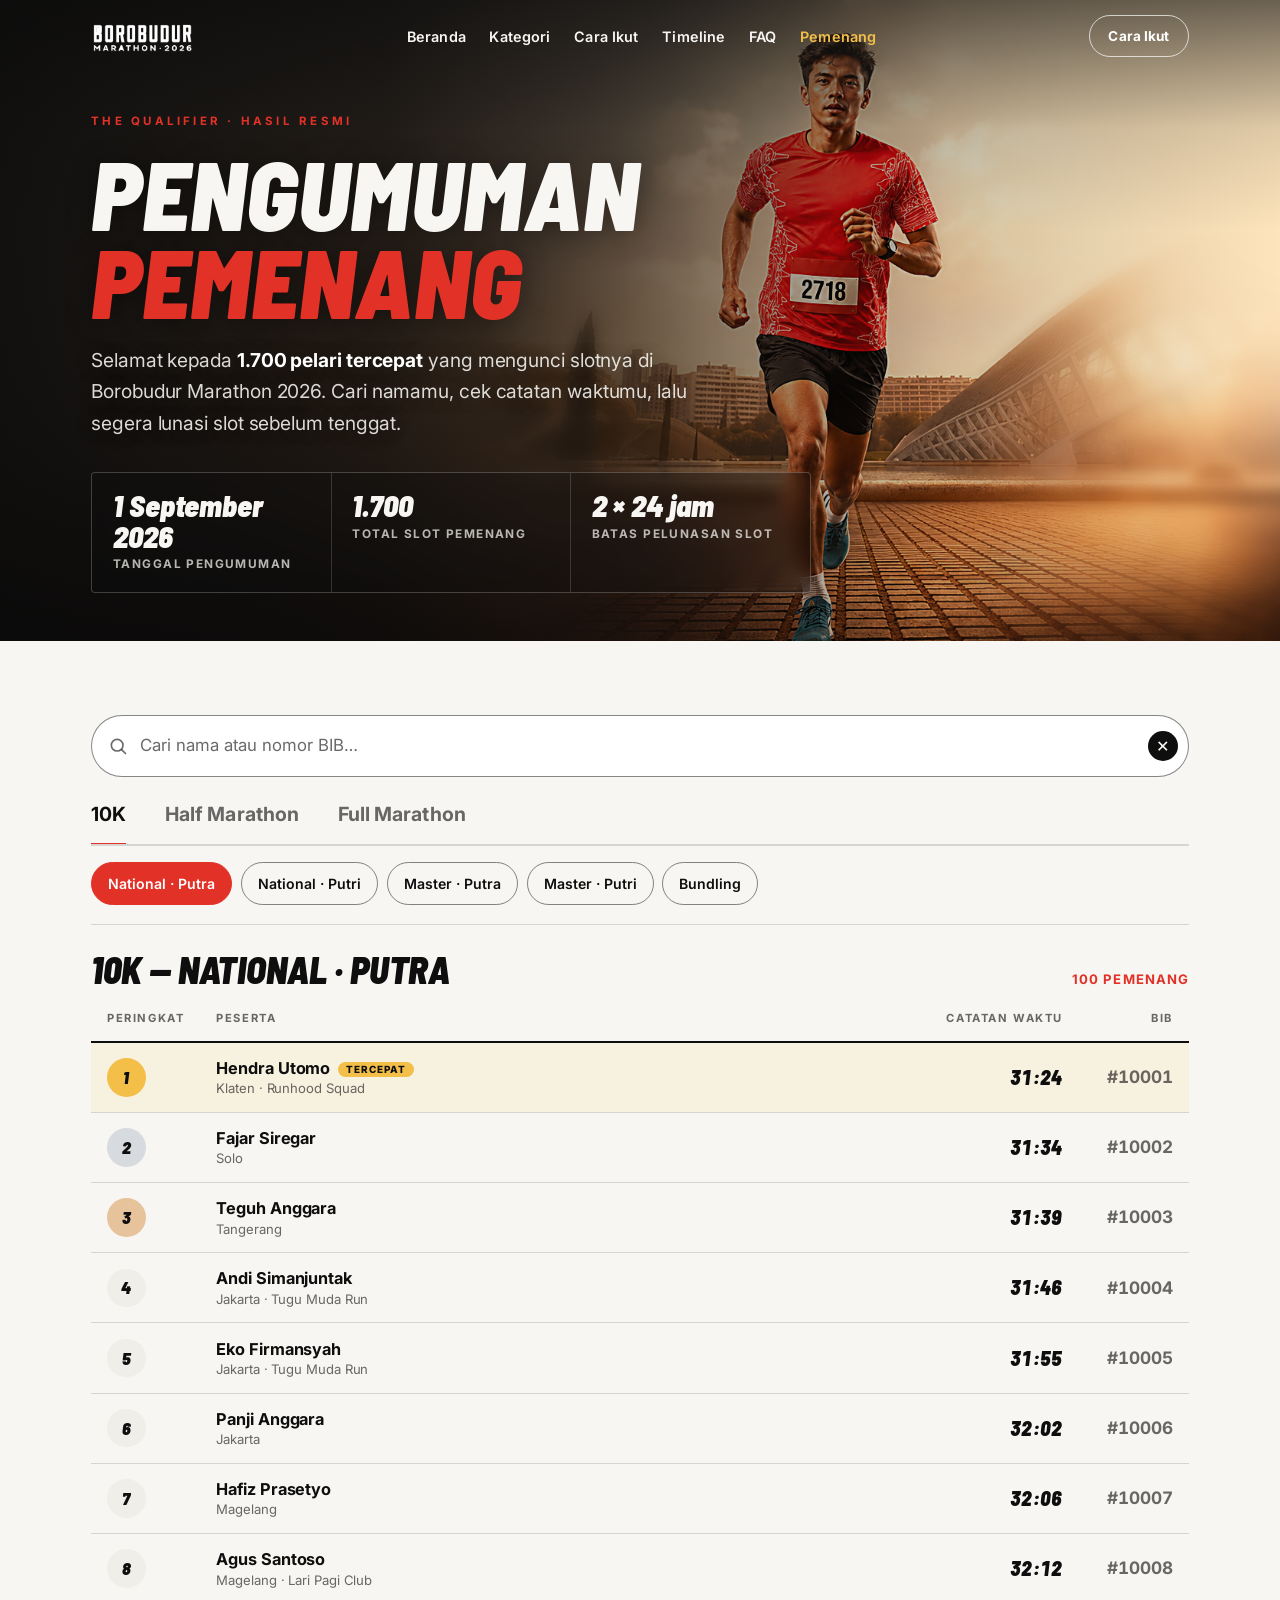
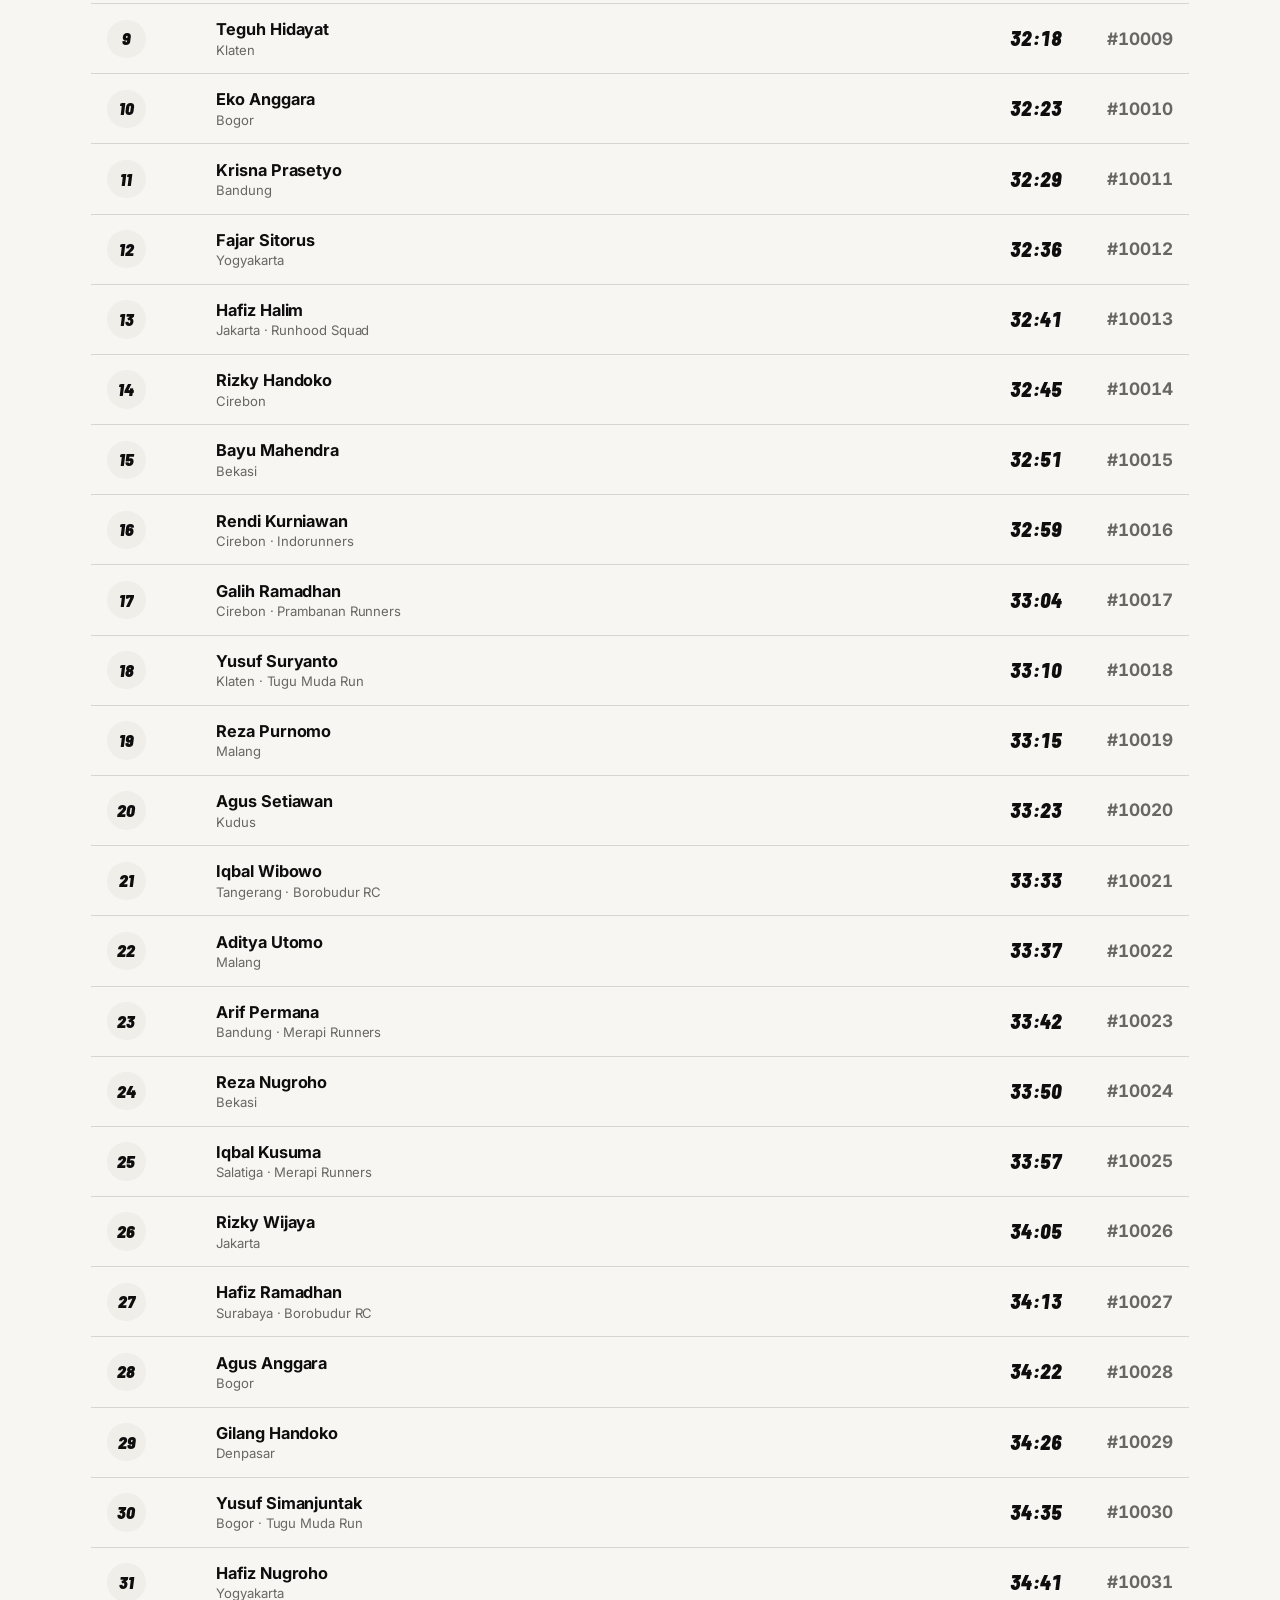
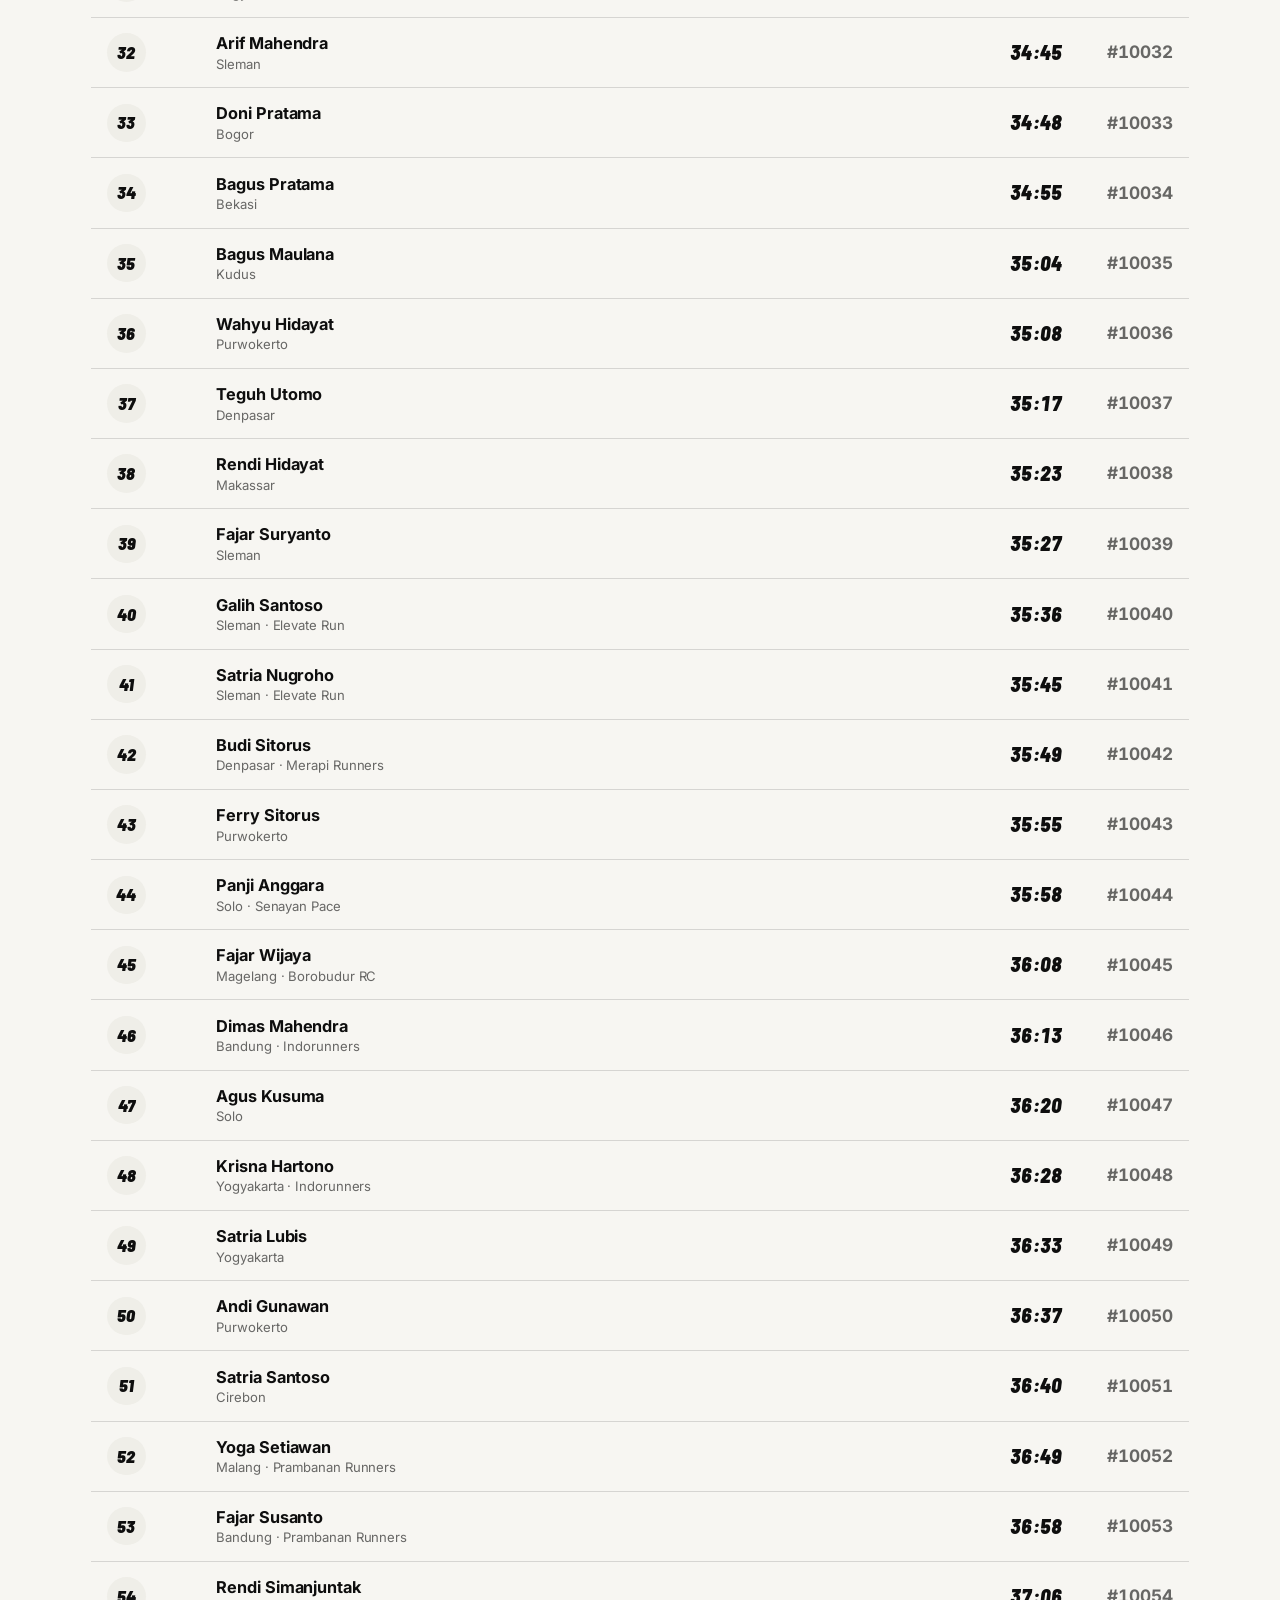
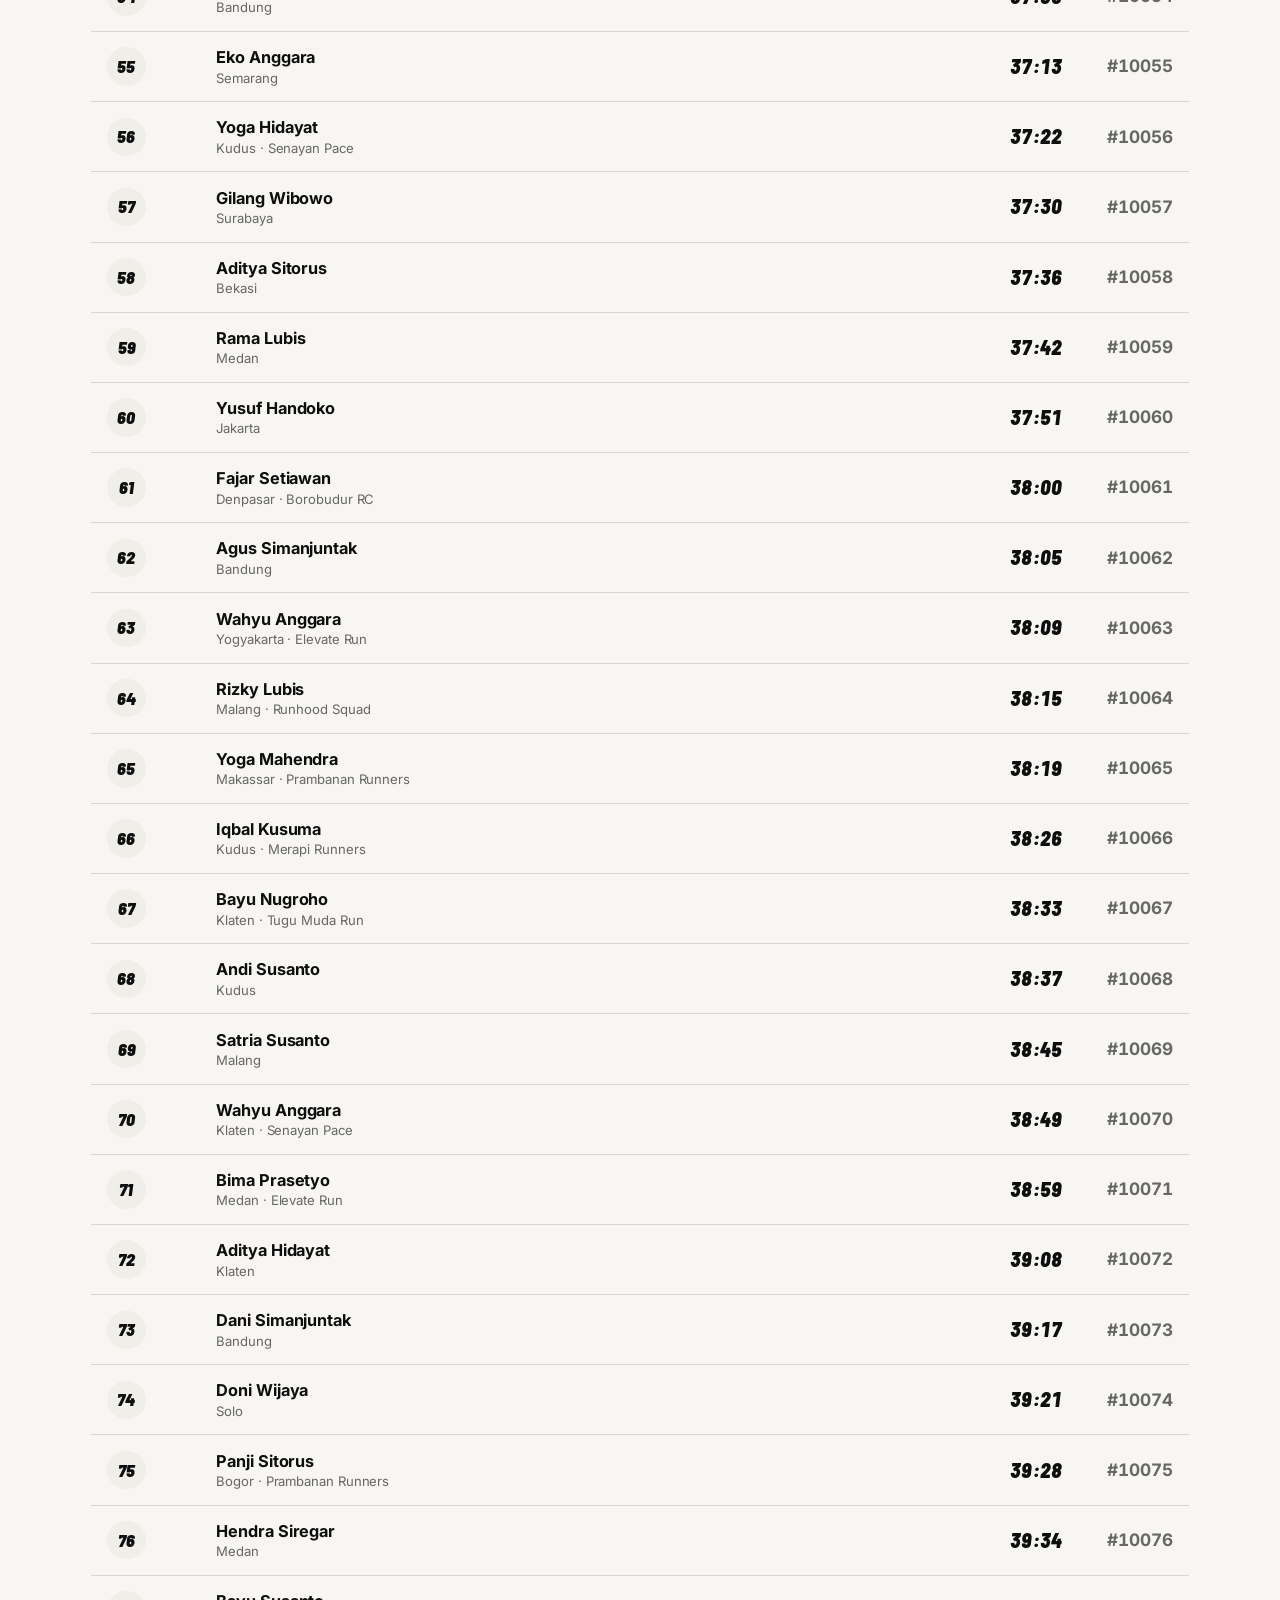
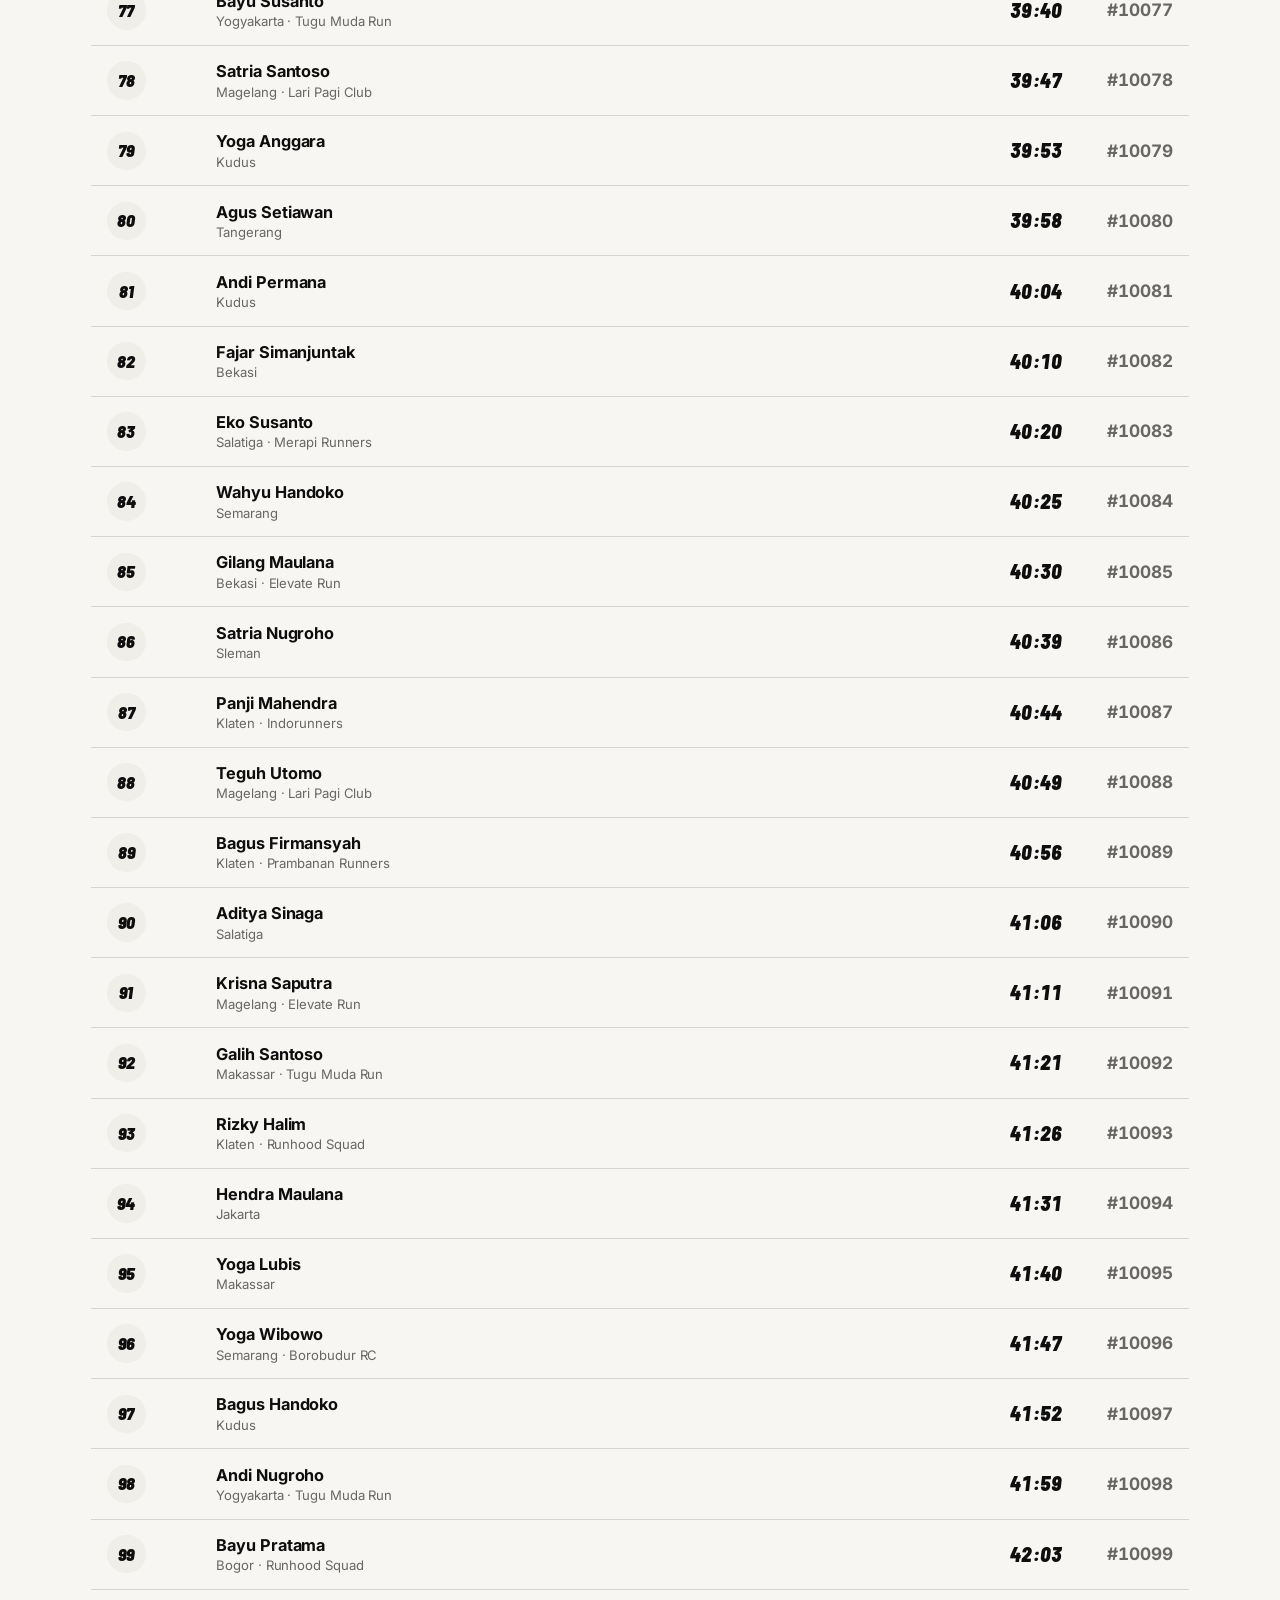
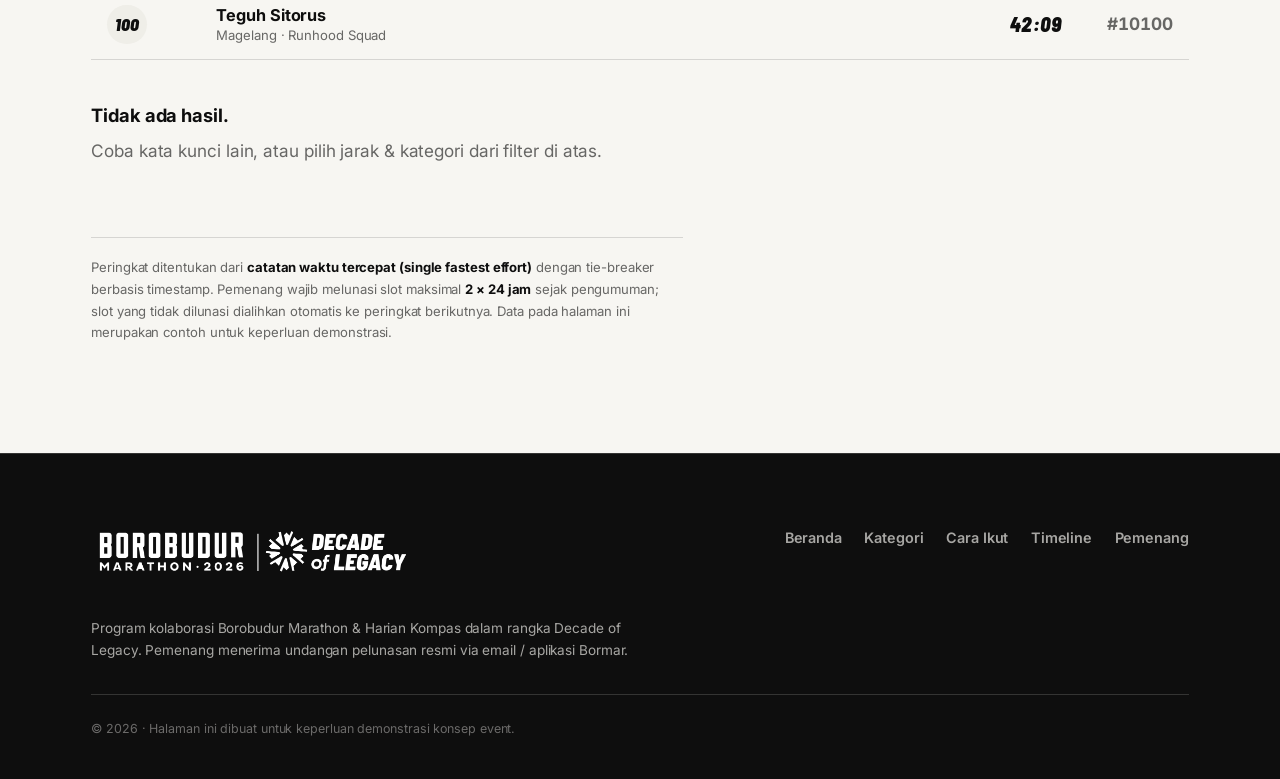
==== marathon/pemenang.html @ 235fdab1 "first commit" ====
<!doctype html>
<html lang="id">
<head>
  <meta charset="utf-8" />
  <meta name="viewport" content="width=device-width, initial-scale=1" />
  <title>Pengumuman Pemenang · Urbana Qualifier — Borobudur Marathon 2026</title>
  <meta name="description" content="Hasil resmi The Qualifier: 1.700 pelari tercepat yang mengunci slot Borobudur Marathon 2026. Cari namamu berdasarkan jarak (10K / Half / Full Marathon) dan kategori." />
  <meta name="theme-color" content="#0E0E0E" />
  <link rel="icon" href="assets/favicon.svg" type="image/svg+xml" />

  <link rel="preconnect" href="https://fonts.googleapis.com" />
  <link rel="preconnect" href="https://fonts.gstatic.com" crossorigin />
  <link href="https://fonts.googleapis.com/css2?family=Inter:wght@400;500;600;700;800;900&display=swap" rel="stylesheet" />

  <link rel="stylesheet" href="css/styles.css" />
  <link rel="stylesheet" href="css/pemenang.css" />
</head>
<body>
  <a class="skip-link" href="#hasil">Lewati ke hasil</a>

  <!-- ================= HEADER ================= -->
  <header class="site-header" id="siteHeader" data-state="top">
    <div class="container header__inner">
      <a class="brand" href="index.html" aria-label="Borobudur Marathon 2026 — beranda">
        <img class="brand__logo" src="assets/logo-borobudur.png" alt="Borobudur Marathon 2026" width="1200" height="442" />
      </a>

      <nav class="nav" id="primaryNav" aria-label="Navigasi utama">
        <ul class="nav__list">
          <li><a class="nav__link" href="index.html">Beranda</a></li>
          <li><a class="nav__link" href="index.html#kategori">Kategori</a></li>
          <li><a class="nav__link" href="index.html#cara-ikut">Cara Ikut</a></li>
          <li><a class="nav__link" href="index.html#timeline">Timeline</a></li>
          <li><a class="nav__link" href="index.html#faq">FAQ</a></li>
          <li><a class="nav__link" href="pemenang.html" aria-current="page">Pemenang</a></li>
        </ul>
      </nav>

      <div class="header__actions">
        <a class="btn btn--accent btn--sm" href="index.html#cara-ikut">Cara Ikut</a>
        <button class="nav-toggle" id="navToggle" aria-label="Buka menu" aria-expanded="false" aria-controls="primaryNav">
          <span></span><span></span><span></span>
        </button>
      </div>
    </div>
  </header>

  <main id="main">

    <!-- ================= HERO ================= -->
    <section class="win-hero" aria-labelledby="win-title">
      <div class="container">
        <p class="eyebrow eyebrow--accent reveal">The Qualifier · Hasil Resmi</p>
        <h1 class="win-hero__title reveal" id="win-title">Pengumuman<br /><span class="txt-accent">Pemenang</span></h1>
        <p class="win-hero__lead reveal">
          Selamat kepada <strong>1.700 pelari tercepat</strong> yang mengunci slotnya di Borobudur Marathon 2026.
          Cari namamu, cek catatan waktumu, lalu segera lunasi slot sebelum tenggat.
        </p>
        <ul class="win-meta reveal" aria-label="Ringkasan pengumuman">
          <li><b>1 September 2026</b><span>Tanggal pengumuman</span></li>
          <li><b>1.700</b><span>Total slot pemenang</span></li>
          <li><b>2 × 24 jam</b><span>Batas pelunasan slot</span></li>
        </ul>
      </div>
    </section>

    <!-- ================= FINDER ================= -->
    <section class="finder" id="hasil" aria-labelledby="finder-title">
      <div class="container">
        <h2 class="vh" id="finder-title">Cari pemenang</h2>

        <div class="finder__bar">
          <!-- Search -->
          <div class="search">
            <svg class="search__icon" viewBox="0 0 24 24" aria-hidden="true" fill="none" stroke="currentColor" stroke-width="2" stroke-linecap="round">
              <circle cx="11" cy="11" r="7"/><line x1="21" y1="21" x2="16.65" y2="16.65"/>
            </svg>
            <input id="search" type="search" class="search__input" placeholder="Cari nama atau nomor BIB…"
                   aria-label="Cari pemenang berdasarkan nama atau nomor BIB" autocomplete="off" />
            <button id="searchClear" class="search__clear" type="button" aria-label="Hapus pencarian" hidden>&times;</button>
          </div>

          <!-- Distance tabs -->
          <div class="tabs" id="distTabs" role="tablist" aria-label="Pilih jarak">
            <button class="tab is-active" data-dist="10k" role="tab" aria-selected="true" aria-controls="resultsPanel" tabindex="0">10K</button>
            <button class="tab" data-dist="hm" role="tab" aria-selected="false" aria-controls="resultsPanel" tabindex="-1">Half Marathon</button>
            <button class="tab" data-dist="fm" role="tab" aria-selected="false" aria-controls="resultsPanel" tabindex="-1">Full Marathon</button>
          </div>

          <!-- Category chips -->
          <div class="chips" id="catChips" role="group" aria-label="Pilih kategori"></div>
        </div>

        <div class="results" id="resultsPanel" role="tabpanel" aria-label="Daftar pemenang">
          <div class="results__head">
            <h3 class="results__title" id="resultTitle">Hasil</h3>
            <p class="results__count" id="resultCount" aria-live="polite"></p>
          </div>
          <p class="results__hint" id="searchHint" hidden>
            Menampilkan hasil pencarian di semua jarak &amp; kategori. Hapus pencarian untuk kembali memfilter.
          </p>

          <div class="table-wrap">
            <table class="wtable">
              <caption class="vh">Daftar pemenang beserta peringkat, catatan waktu, dan nomor BIB</caption>
              <thead>
                <tr>
                  <th scope="col" class="col-rank">Peringkat</th>
                  <th scope="col">Peserta</th>
                  <th scope="col" class="col-time">Catatan Waktu</th>
                  <th scope="col" class="col-bib">BIB</th>
                </tr>
              </thead>
              <tbody id="rows"></tbody>
            </table>
          </div>

          <div class="empty" id="empty" hidden>
            <strong>Tidak ada hasil.</strong>
            <span>Coba kata kunci lain, atau pilih jarak &amp; kategori dari filter di atas.</span>
          </div>
        </div>

        <p class="finder__note reveal">
          Peringkat ditentukan dari <b>catatan waktu tercepat (single fastest effort)</b> dengan tie-breaker berbasis
          timestamp. Pemenang wajib melunasi slot maksimal <b>2 × 24 jam</b> sejak pengumuman; slot yang tidak dilunasi
          dialihkan otomatis ke peringkat berikutnya. Data pada halaman ini merupakan contoh untuk keperluan demonstrasi.
        </p>
      </div>
    </section>
  </main>

  <!-- ================= FOOTER ================= -->
  <footer class="footer">
    <div class="container footer__inner">
      <div class="footer__brand">
        <img class="brand__logo" src="assets/logo-gabung-legacy.png" alt="Borobudur Marathon 2026 — Decade of Legacy × Kompas.id" width="1200" height="191" />
      </div>
      <nav class="footer__nav" aria-label="Navigasi footer">
        <a href="index.html">Beranda</a>
        <a href="index.html#kategori">Kategori</a>
        <a href="index.html#cara-ikut">Cara Ikut</a>
        <a href="index.html#timeline">Timeline</a>
        <a href="pemenang.html">Pemenang</a>
      </nav>
      <p class="footer__note">
        Program kolaborasi Borobudur Marathon &amp; Harian Kompas dalam rangka Decade of Legacy.
        Pemenang menerima undangan pelunasan resmi via email / aplikasi Bormar.
      </p>
      <p class="footer__legal">© 2026 · Halaman ini dibuat untuk keperluan demonstrasi konsep event.</p>
    </div>
  </footer>

  <script src="js/pemenang.js" defer></script>
</body>
</html>
---- marathon/css/styles.css ----
/* =========================================================
   URBANA QUALIFIER — Borobudur Marathon 2026
   Bold-minimalist design system
   ========================================================= */

/* Display headline font (replaces Anton) */
@font-face {
  font-family: "Barlow SC Display";
  src: url("../assets/BarlowSemiCondensed-BlackItalic.ttf") format("truetype");
  font-weight: normal;
  font-style: normal;
  font-display: swap;
}

:root {
  /* palette */
  --paper: #f7f6f2;
  --paper-2: #efeee8;
  --ink: #0e0e0e;
  --ink-2: #1a1a1a;
  --accent: #e23127;
  --accent-press: #c4271e;
  --gold: #f3bf49;
  --line: rgba(14, 14, 14, 0.14);
  --line-strong: rgba(14, 14, 14, 0.5);
  --muted: rgba(14, 14, 14, 0.62);
  --muted-on-dark: rgba(247, 246, 242, 0.66);
  --line-on-dark: rgba(247, 246, 242, 0.16);

  /* type */
  --font-display: "Barlow SC Display", "Arial Narrow", "Haettenschweiler", sans-serif;
  --font-body: "Inter", system-ui, -apple-system, "Segoe UI", Roboto, sans-serif;

  /* layout */
  --container: 1200px;
  --gutter: clamp(1.25rem, 4vw, 4rem);
  --header-h: 74px;
  --radius: 4px;

  --ease: cubic-bezier(0.22, 1, 0.36, 1);
}

/* ---------- reset / base ---------- */
*, *::before, *::after { box-sizing: border-box; }
html {
  scroll-behavior: smooth;
  -webkit-text-size-adjust: 100%;
}
body {
  margin: 0;
  background: var(--paper);
  color: var(--ink);
  font-family: var(--font-body);
  font-size: clamp(1rem, 0.96rem + 0.2vw, 1.075rem);
  line-height: 1.65;
  font-weight: 400;
  letter-spacing: -0.005em;
  -webkit-font-smoothing: antialiased;
  text-rendering: optimizeLegibility;
  overflow-x: hidden;
}
img { max-width: 100%; display: block; }
a { color: inherit; text-decoration: none; }
button { font: inherit; color: inherit; cursor: pointer; border: 0; background: none; }
ul, ol { margin: 0; padding: 0; list-style: none; }
h1, h2, h3 { margin: 0; }
sup { font-size: 0.5em; }
::selection { background: var(--accent); color: #fff; }

.container {
  width: 100%;
  max-width: var(--container);
  margin-inline: auto;
  padding-inline: var(--gutter);
}

/* skip link */
.skip-link {
  position: absolute;
  left: 1rem;
  top: -100px;
  z-index: 200;
  background: var(--ink);
  color: var(--paper);
  padding: 0.6rem 1rem;
  border-radius: var(--radius);
  transition: top 0.2s var(--ease);
}
.skip-link:focus { top: 1rem; }

:focus-visible {
  outline: 3px solid var(--accent);
  outline-offset: 3px;
  border-radius: 2px;
}

/* ---------- shared type ---------- */
.eyebrow {
  font-size: 0.72rem;
  font-weight: 700;
  letter-spacing: 0.28em;
  text-transform: uppercase;
  color: var(--muted);
  margin: 0;
}
.eyebrow--accent { color: var(--accent); }
.eyebrow--light { color: var(--muted-on-dark); }

.txt-accent { color: var(--accent); }

.h2 {
  font-family: var(--font-display);
  font-weight: 400;
  font-size: clamp(2.1rem, 1.2rem + 4vw, 4.4rem);
  line-height: 0.98;
  letter-spacing: 0.01em;
  text-transform: uppercase;
  max-width: 18ch;
}
.h2--light { color: var(--paper); }

.section-sub {
  max-width: 54ch;
  color: var(--muted);
  margin: 1.1rem 0 0;
  font-size: 1.075rem;
}
.section-sub--light { color: var(--muted-on-dark); }

.section-head {
  display: flex;
  align-items: baseline;
  gap: 1rem;
  margin-bottom: 1.5rem;
}
.section-no {
  font-family: var(--font-display);
  font-size: 1rem;
  color: var(--accent);
  letter-spacing: 0.05em;
}

.section { padding: clamp(4.5rem, 9vw, 8.5rem) 0; position: relative; }

/* ---------- buttons ---------- */
.btn {
  --pad-y: 0.85rem;
  --pad-x: 1.6rem;
  display: inline-flex;
  align-items: center;
  justify-content: center;
  gap: 0.5rem;
  padding: var(--pad-y) var(--pad-x);
  font-weight: 700;
  font-size: 0.95rem;
  letter-spacing: 0.01em;
  border-radius: 999px;
  border: 1.5px solid transparent;
  transition: transform 0.18s var(--ease), background 0.18s var(--ease),
    color 0.18s var(--ease), border-color 0.18s var(--ease);
  will-change: transform;
}
.btn:hover { transform: translateY(-2px); }
.btn:active { transform: translateY(0); }
.btn--sm { --pad-y: 0.55rem; --pad-x: 1.15rem; font-size: 0.85rem; }
.btn--lg { --pad-y: 1.05rem; --pad-x: 2.1rem; font-size: 1.02rem; }

.btn--accent { background: var(--accent); color: #fff; }
.btn--accent:hover { background: var(--accent-press); }

.btn--ghost { border-color: var(--line-strong); color: var(--ink); }
.btn--ghost:hover { background: var(--ink); color: var(--paper); border-color: var(--ink); }
.btn--ghost-dark { border-color: var(--line-on-dark); color: var(--paper); }
.btn--ghost-dark:hover { background: var(--paper); color: var(--ink); border-color: var(--paper); }

/* =========================================================
   HEADER
   ========================================================= */
.site-header {
  position: fixed;
  inset: 0 0 auto 0;
  z-index: 100;
  height: var(--header-h);
  transition: background 0.3s var(--ease), box-shadow 0.3s var(--ease), border-color 0.3s var(--ease);
  border-bottom: 1px solid transparent;
}
.site-header[data-state="scrolled"] {
  background: rgba(247, 246, 242, 0.86);
  backdrop-filter: saturate(160%) blur(12px);
  -webkit-backdrop-filter: saturate(160%) blur(12px);
  border-bottom-color: var(--line);
}
.header__inner {
  height: 100%;
  display: flex;
  align-items: center;
  justify-content: space-between;
  gap: 1rem;
}

.brand { display: inline-flex; align-items: center; --logo-size: 1.5rem; }

/* Wordmark lockup: BOROBUDUR / MARATHON · 2026 */
.logo { display: inline-block; line-height: 1; }
.logo__word {
  display: block;
  font-family: var(--font-display);
  font-weight: 400;
  font-size: var(--logo-size);
  line-height: 0.82;
  letter-spacing: 0.014em;
  text-transform: uppercase;
  color: var(--ink);
  white-space: nowrap;
}
.logo__sub {
  display: block;
  font-family: var(--font-body);
  font-weight: 800;
  font-size: calc(var(--logo-size) * 0.285);
  line-height: 1;
  letter-spacing: 0.4em;
  text-transform: uppercase;
  color: var(--gold);
  white-space: nowrap;
  margin-top: 0.36em;
  margin-right: -0.4em; /* offset trailing letter-spacing so it aligns under the word */
}
.logo--light .logo__word { color: var(--paper); }

/* raster wordmark logo (assets/logo-borobudur.png) */
.brand__logo { display: block; width: auto; height: clamp(30px, 1.4vw + 22px, 38px); }
.site-header[data-state="top"] .brand__logo { filter: brightness(0) invert(1); } /* white over dark/red hero */
.footer__brand .brand__logo { height: auto; width: clamp(240px, 26vw, 320px); filter: none; }

.nav__list { display: flex; align-items: center; gap: clamp(0.6rem, 1.6vw, 1.6rem); }
.nav__link {
  position: relative;
  font-size: 0.9rem;
  font-weight: 600;
  color: var(--ink);
  padding: 0.4rem 0.1rem;
  letter-spacing: 0.01em;
}
.nav__link::after {
  content: "";
  position: absolute;
  left: 0; right: 100%;
  bottom: -2px;
  height: 2px;
  background: var(--accent);
  transition: right 0.28s var(--ease);
}
.nav__link:hover::after,
.nav__link[aria-current="true"]::after { right: 0; }
.nav__link[aria-current="true"] { color: var(--accent); }

.header__actions { display: flex; align-items: center; gap: 0.75rem; }

/* hamburger */
.nav-toggle {
  display: none;
  width: 44px; height: 44px;
  flex-direction: column;
  justify-content: center;
  align-items: center;
  gap: 5px;
}
.nav-toggle span {
  width: 24px; height: 2.4px;
  background: var(--ink);
  border-radius: 2px;
  transition: transform 0.3s var(--ease), opacity 0.2s var(--ease);
}
body.nav-open .nav-toggle span:nth-child(1) { transform: translateY(7.4px) rotate(45deg); }
body.nav-open .nav-toggle span:nth-child(2) { opacity: 0; }
body.nav-open .nav-toggle span:nth-child(3) { transform: translateY(-7.4px) rotate(-45deg); }

/* transparent header at the very top sits over a dark/colored hero → light content */
.site-header[data-state="top"] .logo__word { color: var(--paper); }
.site-header[data-state="top"] .nav-toggle span { background: var(--paper); }
body:not(.nav-open) .site-header[data-state="top"] .nav__link { color: var(--paper); }
.site-header[data-state="top"] .header__actions .btn--accent {
  background: transparent;
  color: #fff;
  border-color: rgba(255, 255, 255, 0.7);
}
.site-header[data-state="top"] .header__actions .btn--accent:hover {
  background: #fff;
  color: var(--accent);
  border-color: #fff;
}

/* =========================================================
   HERO
   ========================================================= */
.hero {
  position: relative;
  min-height: 100svh;
  display: flex;
  align-items: center;
  padding-top: calc(var(--header-h) + 2rem);
  padding-bottom: 3rem;
  overflow: hidden;
  color: var(--paper);
  background-image:
    linear-gradient(90deg, #c60000 0%, #c60000 44%, rgba(198, 0, 0, 0.7) 55%, rgba(198, 0, 0, 0) 72%),
    url("../assets/hero-banner-rev.png");
  background-size: cover;
  background-position: 35% center;
  background-repeat: no-repeat;
  background-color: #c60000;
}
.hero__bg { display: none; } /* decorative ghost not used over the photo banner */

.hero__inner { position: relative; z-index: 1; width: 100%; }
.hero .eyebrow { margin-bottom: 1.4rem; }

.hero__title {
  font-family: var(--font-display);
  font-weight: 400;
  font-size: clamp(2.9rem, 1rem + 9vw, 8rem);
  line-height: 0.92;
  letter-spacing: 0.005em;
  text-transform: uppercase;
  margin-bottom: 1.6rem;
}
.hero__lead {
  max-width: 44ch;
  font-size: clamp(1.05rem, 1rem + 0.4vw, 1.3rem);
  color: rgba(247, 246, 242, 0.92);
  margin: 0 0 2.2rem;
  text-shadow: 0 1px 14px rgba(0, 0, 0, 0.28);
}
.hero__lead strong { color: #fff; font-weight: 700; }

.hero__cta { display: flex; flex-wrap: wrap; gap: 0.9rem; margin-bottom: 3rem; }

/* countdown */
.countdown {
  border-top: 1px solid var(--line);
  padding-top: 1.4rem;
  max-width: 560px;
}
.countdown__label {
  font-size: 0.74rem;
  font-weight: 700;
  letter-spacing: 0.18em;
  text-transform: uppercase;
  color: var(--muted);
  margin: 0 0 0.7rem;
}
.countdown__grid { display: flex; align-items: flex-start; gap: clamp(0.5rem, 2vw, 1.3rem); }
.countdown__unit { display: flex; flex-direction: column; align-items: center; min-width: 3.4ch; }
.countdown__num {
  font-family: var(--font-display);
  font-size: clamp(2.4rem, 1.4rem + 3vw, 3.9rem);
  line-height: 0.9;
  font-variant-numeric: tabular-nums;
  letter-spacing: 0.02em;
}
.countdown__cap {
  font-size: 0.64rem;
  font-weight: 700;
  letter-spacing: 0.18em;
  text-transform: uppercase;
  color: var(--muted);
  margin-top: 0.5rem;
}
.countdown__sep {
  font-family: var(--font-display);
  font-size: clamp(1.6rem, 1rem + 2vw, 2.6rem);
  color: var(--accent);
  line-height: 1;
  padding-top: 0.2rem;
}
.countdown__done {
  font-weight: 700;
  color: var(--accent);
  margin: 0.2rem 0 0;
}

.hero__scroll {
  position: absolute;
  bottom: 1.4rem;
  left: 50%;
  transform: translateX(-50%);
  z-index: 1;
}
.hero__scroll span {
  font-size: 0.62rem;
  font-weight: 700;
  letter-spacing: 0.28em;
  text-transform: uppercase;
  color: var(--muted);
  writing-mode: vertical-rl;
  position: relative;
  padding-bottom: 42px;
}
.hero__scroll span::after {
  content: "";
  position: absolute;
  left: 50%; bottom: 0;
  width: 1px; height: 34px;
  background: var(--line-strong);
  animation: scrollLine 1.8s var(--ease) infinite;
}
@keyframes scrollLine {
  0% { transform: scaleY(0); transform-origin: top; }
  40% { transform: scaleY(1); transform-origin: top; }
  60% { transform: scaleY(1); transform-origin: bottom; }
  100% { transform: scaleY(0); transform-origin: bottom; }
}

/* hero content tuned for the red photo banner */
.hero__col { max-width: 640px; }
.hero__decade { display: block; width: auto; height: clamp(46px, 5.5vw, 76px); margin-bottom: 1.5rem; }
.hero .eyebrow--accent { color: rgba(255, 255, 255, 0.9); }
.hero__title {
  font-size: clamp(2.4rem, 8vw, 96px);
  text-shadow: 0 2px 18px rgba(90, 0, 0, 0.35);
}
.hero__lead { text-shadow: none; }
.hero .txt-accent { color: #ffc02e; }

.hero .btn--accent { background: var(--paper); color: var(--accent); }
.hero .btn--accent:hover { background: var(--ink); color: #fff; }
.hero .btn--ghost { border-color: rgba(255, 255, 255, 0.6); color: #fff; }
.hero .btn--ghost:hover { background: #fff; color: var(--accent); border-color: #fff; }

.hero .countdown { border-top-color: rgba(255, 255, 255, 0.28); }
.hero .countdown__label { color: rgba(255, 255, 255, 0.78); }
.hero .countdown__cap { color: rgba(255, 255, 255, 0.72); }
.hero .countdown__sep { color: #ffc02e; }
.hero .countdown__done { color: #ffc02e; }

.hero__scroll span { color: rgba(255, 255, 255, 0.78); }
.hero__scroll span::after { background: rgba(255, 255, 255, 0.6); }

/* mobile: full-width text needs an even red wash for contrast; keep the runner in frame */
@media (max-width: 760px) {
  .hero {
    background-image:
      linear-gradient(180deg, rgba(198, 0, 0, 0.55) 0%, rgba(198, 0, 0, 0.74) 55%, rgba(198, 0, 0, 0.9) 100%),
      url("../assets/hero-banner-rev.png");
    background-position: 60% center;
  }
  .hero__col { max-width: none; }
}

/* =========================================================
   TICKER
   ========================================================= */
.ticker {
  background: var(--ink);
  color: var(--paper);
  overflow: hidden;
  border-block: 1px solid var(--ink);
  padding: 0.9rem 0;
}
.ticker__track {
  display: inline-flex;
  align-items: center;
  gap: 2.2rem;
  white-space: nowrap;
  will-change: transform;
  animation: marquee 26s linear infinite;
}
.ticker__track span {
  font-family: var(--font-display);
  font-size: 1.25rem;
  letter-spacing: 0.04em;
  text-transform: uppercase;
}
.ticker__dot { color: var(--accent) !important; font-family: var(--font-body) !important; font-size: 1rem !important; }
@keyframes marquee {
  from { transform: translateX(0); }
  to { transform: translateX(-50%); }
}
.ticker:hover .ticker__track { animation-play-state: paused; }

/* =========================================================
   TENTANG
   ========================================================= */
.about__grid {
  display: grid;
  grid-template-columns: 1.1fr 1fr;
  gap: clamp(1.5rem, 5vw, 4.5rem);
  align-items: start;
}
.about__lead .h2 { max-width: 15ch; }
.about__body p { margin: 0 0 1.15rem; color: var(--muted); }
.about__body p strong { color: var(--ink); font-weight: 700; }

.flow {
  display: flex;
  flex-wrap: wrap;
  align-items: stretch;
  gap: 0.6rem;
  margin-top: clamp(2.2rem, 5vw, 3.5rem);
}
.flow__step {
  display: flex;
  align-items: center;
  gap: 0.85rem;
  padding: 1rem 1.3rem;
  border: 1px solid var(--line);
  border-radius: var(--radius);
  background: #fff;
  flex: 1 1 0;
  min-width: 220px;
}
.flow__n {
  font-family: var(--font-display);
  font-size: 1.15rem;
  color: #fff;
  background: var(--accent);
  width: 34px; height: 34px;
  display: grid; place-items: center;
  border-radius: 50%;
  flex: none;
}
.flow__step div { display: flex; flex-direction: column; line-height: 1.15; }
.flow__step b { font-weight: 700; font-size: 0.98rem; }
.flow__step small { color: var(--muted); font-size: 0.78rem; }
.flow__arrow { display: grid; place-items: center; color: var(--accent); font-weight: 700; font-size: 1.3rem; }

.stat-row {
  display: grid;
  grid-template-columns: repeat(4, 1fr);
  gap: 1px;
  background: var(--line);
  border: 1px solid var(--line);
  border-radius: var(--radius);
  margin-top: clamp(2.5rem, 6vw, 4.5rem);
  overflow: hidden;
}
.stat {
  background: var(--paper);
  padding: 1.8rem 1.4rem;
  display: flex;
  flex-direction: column;
  gap: 0.6rem;
}
.stat__num {
  font-family: var(--font-display);
  font-size: clamp(2.4rem, 1.5rem + 3vw, 3.6rem);
  line-height: 0.9;
  display: inline-flex;
  align-items: baseline;
  gap: 2px;
}
.stat__th { font-size: 0.42em; color: var(--accent); align-self: flex-start; margin-left: 2px; }
.stat__cap { font-size: 0.86rem; color: var(--muted); max-width: 22ch; }

/* =========================================================
   KATEGORI (dark section)
   ========================================================= */
.section--cats {
  color: var(--paper);
  background: var(--ink);
  overflow: hidden;
}
.section--cats::before { /* parallax photo layer */
  content: "";
  position: absolute;
  inset: -10% 0;
  z-index: 0;
  background: url("../assets/image-foot.png") center / cover no-repeat;
  transform: translateY(var(--cats-par, 0));
  will-change: transform;
}
.section--cats::after { /* dark overlay for legibility */
  content: "";
  position: absolute;
  inset: 0;
  z-index: 0;
  background: linear-gradient(rgba(14, 14, 14, 0.74), rgba(14, 14, 14, 0.92));
}
.section--cats > .container { position: relative; z-index: 1; }
.section--cats .section-sub { margin-bottom: clamp(2rem, 5vw, 3.5rem); }

.cats { display: flex; flex-direction: column; gap: 0.9rem; }
.cat {
  border: 1px solid var(--line-on-dark);
  border-radius: var(--radius);
  background: var(--ink-2);
  overflow: hidden;
  transition: border-color 0.25s var(--ease), background 0.25s var(--ease);
}
.cat:hover { border-color: rgba(247, 246, 242, 0.4); }
.cat[data-open="true"] { border-color: var(--accent); }

.cat__head {
  width: 100%;
  display: grid;
  grid-template-columns: 1fr auto auto;
  align-items: center;
  gap: 1.4rem;
  padding: clamp(1.3rem, 3vw, 2.1rem) clamp(1.3rem, 3vw, 2.2rem);
  text-align: left;
}
.cat__meta { display: flex; flex-direction: column; gap: 0.3rem; }
.cat__name {
  font-family: var(--font-display);
  font-size: clamp(1.7rem, 1rem + 2.4vw, 2.8rem);
  line-height: 0.95;
  text-transform: uppercase;
}
.cat__tag {
  font-size: 0.74rem;
  font-weight: 700;
  letter-spacing: 0.16em;
  text-transform: uppercase;
  color: var(--muted-on-dark);
}
.cat__slot {
  display: flex;
  align-items: baseline;
  gap: 0.4rem;
  color: var(--accent);
}
.cat__slotnum {
  font-family: var(--font-display);
  font-size: clamp(2rem, 1.4rem + 2.2vw, 3.2rem);
  line-height: 0.9;
  font-variant-numeric: tabular-nums;
}
.cat__slot small { color: var(--muted-on-dark); font-weight: 700; letter-spacing: 0.1em; text-transform: uppercase; font-size: 0.7rem; }
.cat__chev {
  width: 16px; height: 16px;
  border-right: 2.4px solid var(--paper);
  border-bottom: 2.4px solid var(--paper);
  transform: rotate(45deg);
  transition: transform 0.3s var(--ease);
  margin-top: -6px;
}
.cat[data-open="true"] .cat__chev { transform: rotate(-135deg); margin-top: 4px; border-color: var(--accent); }

.cat__panel {
  padding: 0 clamp(1.3rem, 3vw, 2.2rem) clamp(1.3rem, 3vw, 2rem);
  max-height: 0;
  overflow: hidden;
  transition: max-height 0.45s var(--ease);
}
.breakdown {
  display: grid;
  grid-template-columns: repeat(2, 1fr);
  gap: 0;
  border-top: 1px solid var(--line-on-dark);
}
.breakdown li {
  display: flex;
  justify-content: space-between;
  align-items: center;
  padding: 0.9rem 0;
  border-bottom: 1px solid var(--line-on-dark);
}
.breakdown li:nth-child(odd) { padding-right: 1.4rem; border-right: 1px solid var(--line-on-dark); }
.breakdown li:nth-child(even) { padding-left: 1.4rem; }
.breakdown span { color: var(--muted-on-dark); font-size: 0.9rem; }
.breakdown b { font-family: var(--font-display); font-size: 1.4rem; }
.breakdown--extra { color: var(--gold); }
.breakdown--extra span, .breakdown--extra b { color: var(--gold); }
.breakdown--extra { grid-column: 1 / -1; border-right: 0 !important; padding-left: 0 !important; padding-right: 0 !important; }

/* =========================================================
   BENEFIT
   ========================================================= */
.benefit__intro { margin-bottom: clamp(2.5rem, 6vw, 4rem); max-width: 62ch; }
.benefits {
  display: grid;
  grid-template-columns: repeat(2, 1fr);
  gap: 1px;
  background: var(--line);
  border: 1px solid var(--line);
  border-radius: var(--radius);
  overflow: hidden;
}
.benefit {
  background: var(--paper);
  padding: clamp(1.8rem, 4vw, 3rem);
  position: relative;
  transition: background 0.3s var(--ease);
}
.benefit:hover { background: #fff; }
.benefit__no {
  font-family: var(--font-display);
  font-size: 0.95rem;
  color: var(--accent);
  letter-spacing: 0.1em;
}
.benefit__title {
  font-family: var(--font-display);
  font-weight: 400;
  font-size: clamp(1.5rem, 1rem + 1.6vw, 2.1rem);
  text-transform: uppercase;
  line-height: 1;
  margin: 0.8rem 0 0.9rem;
}
.benefit p { color: var(--muted); margin: 0; }
.benefit p b { color: var(--ink); font-weight: 700; }

/* =========================================================
   CARA IKUT (dark)
   ========================================================= */
.section--how { background: #c60000; color: var(--paper); }

.how__grid {
  display: grid;
  grid-template-columns: 1.05fr 0.95fr;
  gap: clamp(2rem, 6vw, 5rem);
  align-items: center;
}
.how__intro .section-head { margin-bottom: 1.4rem; }
.how__intro .h2 { margin-bottom: 1.3rem; }
.how__intro .section-sub { margin-top: 0; }
.how__card { width: 100%; max-width: 500px; justify-self: end; }

.steps {
  display: grid;
  grid-template-columns: repeat(3, 1fr);
  gap: 1rem;
  align-items: stretch;
}
.step {
  border: 1px solid var(--line-on-dark);
  border-radius: var(--radius);
  padding: clamp(1.6rem, 3vw, 2.3rem);
  background: var(--ink-2);
  display: flex;
  flex-direction: column;
  transition: transform 0.3s var(--ease), border-color 0.3s var(--ease);
}
.step:hover { transform: translateY(-4px); border-color: rgba(247, 246, 242, 0.35); }
.step--accent { background: var(--accent); border-color: var(--accent); }
.step--accent:hover { border-color: #fff; }

.step__top { display: flex; justify-content: space-between; align-items: center; margin-bottom: 1.4rem; }
.step__badge {
  font-size: 0.68rem;
  font-weight: 700;
  letter-spacing: 0.18em;
  text-transform: uppercase;
  color: var(--muted-on-dark);
}
.step--accent .step__badge { color: rgba(255,255,255,0.85); }
.step__price {
  font-family: var(--font-display);
  font-size: 1.25rem;
  color: var(--accent);
}
.step--accent .step__price { color: #fff; }
.step__title {
  font-family: var(--font-display);
  font-weight: 400;
  font-size: clamp(1.5rem, 1rem + 1.6vw, 2.1rem);
  text-transform: uppercase;
  line-height: 1;
  margin-bottom: 0.9rem;
}
.step__desc { color: var(--muted-on-dark); margin: 0 0 1.3rem; font-size: 0.98rem; }
.step--accent .step__desc { color: rgba(255,255,255,0.92); }
.step__desc b { color: var(--paper); font-weight: 700; }
.step--accent .step__desc b { color: #fff; }

.step__list { margin-top: auto; display: flex; flex-direction: column; gap: 0.55rem; }
.step__list li {
  position: relative;
  padding-left: 1.4rem;
  font-size: 0.9rem;
  color: var(--muted-on-dark);
}
.step__list li::before {
  content: "";
  position: absolute;
  left: 0; top: 0.55em;
  width: 8px; height: 8px;
  background: var(--accent);
  transform: rotate(45deg);
}
.step--accent .step__list li { color: rgba(255,255,255,0.92); }
.step--accent .step__list li::before { background: #fff; }

.pricegrid { margin-top: auto; display: flex; flex-direction: column; }
.pricegrid li {
  display: flex;
  justify-content: space-between;
  align-items: center;
  padding: 0.75rem 0;
  border-top: 1px solid rgba(255,255,255,0.28);
}
.pricegrid span { font-size: 0.92rem; color: rgba(255,255,255,0.92); }
.pricegrid b { font-family: var(--font-display); font-size: 1.35rem; color: #fff; }

.how__note {
  margin-top: 1.8rem;
  font-size: 0.86rem;
  color: var(--muted-on-dark);
  border-left: 3px solid var(--accent);
  padding-left: 1rem;
  max-width: 60ch;
}

/* Cara Ikut & Harga — gold price card on the red section */
.section--how .how__note { color: rgba(255, 255, 255, 0.86); border-left-color: #f7ab1c; }
.section--how .how__card { background: #f7ab1c; border-color: #f7ab1c; }
.section--how .how__card:hover { border-color: #fff; }
.section--how .how__card .step__badge { color: rgba(0, 0, 0, 0.55); }
.section--how .how__card .step__price { color: var(--ink); }
.section--how .how__card .step__title { color: var(--ink); }
.section--how .how__card .pricegrid li { border-top-color: rgba(0, 0, 0, 0.22); }
.section--how .how__card .pricegrid span { color: rgba(0, 0, 0, 0.72); }
.section--how .how__card .pricegrid b { color: var(--ink); }

/* =========================================================
   TIMELINE
   ========================================================= */
.section--timeline .h2 { margin-bottom: 0.4rem; }
.section--timeline .section-sub { margin-bottom: clamp(2.5rem, 6vw, 4rem); }

.timeline {
  position: relative;
  display: grid;
  grid-template-columns: repeat(5, 1fr);
  gap: clamp(1rem, 2.5vw, 2rem);
}
.timeline::before {
  content: "";
  position: absolute;
  top: 15px; left: 0; right: 0;
  height: 2px;
  background: var(--line);
}
.tl { position: relative; padding-top: 3.4rem; }
.tl__marker { position: absolute; top: 6px; left: 0; }
.tl__marker span {
  display: block;
  width: 20px; height: 20px;
  border-radius: 50%;
  background: var(--paper);
  border: 2px solid var(--line-strong);
  position: relative;
  transition: transform 0.3s var(--ease), border-color 0.3s var(--ease), background 0.3s var(--ease);
}
.tl.is-visible .tl__marker span { border-color: var(--accent); }
.tl--hot .tl__marker span { background: var(--accent); border-color: var(--accent); }
.tl--hot .tl__marker span::after {
  content: "";
  position: absolute;
  inset: -6px;
  border-radius: 50%;
  border: 2px solid var(--accent);
  opacity: 0;
  animation: ping 2s var(--ease) infinite;
}
@keyframes ping {
  0% { transform: scale(0.7); opacity: 0.7; }
  70%, 100% { transform: scale(1.5); opacity: 0; }
}
.tl__date {
  display: inline-block;
  font-weight: 800;
  font-size: 0.82rem;
  letter-spacing: 0.05em;
  color: var(--accent);
  margin-bottom: 0.35rem;
}
.tl__phase {
  font-family: var(--font-display);
  font-weight: 400;
  font-size: 1.25rem;
  text-transform: uppercase;
  line-height: 1;
  margin-bottom: 0.6rem;
}
.tl__body p { color: var(--muted); font-size: 0.92rem; margin: 0; }
.tl__body p b { color: var(--ink); font-weight: 700; }
.tl__link {
  display: inline-block;
  margin-top: 0.8rem;
  font-weight: 700;
  font-size: 0.85rem;
  color: var(--accent);
  border-bottom: 2px solid transparent;
  transition: border-color 0.2s var(--ease);
}
.tl__link:hover { border-bottom-color: var(--accent); }

/* =========================================================
   FAQ
   ========================================================= */
.section--faq .h2 { margin-bottom: clamp(2rem, 5vw, 3rem); }
.faq { border-top: 1px solid var(--line); max-width: 860px; }
.faq__item { border-bottom: 1px solid var(--line); }
.faq__q {
  width: 100%;
  display: flex;
  align-items: center;
  justify-content: space-between;
  gap: 1.5rem;
  padding: 1.4rem 0;
  text-align: left;
  font-weight: 700;
  font-size: clamp(1.02rem, 1rem + 0.4vw, 1.22rem);
  transition: color 0.2s var(--ease);
}
.faq__q:hover { color: var(--accent); }
.faq__icon {
  position: relative;
  flex: none;
  width: 22px; height: 22px;
}
.faq__icon::before, .faq__icon::after {
  content: "";
  position: absolute;
  background: var(--accent);
  transition: transform 0.3s var(--ease);
}
.faq__icon::before { left: 0; top: 10px; width: 22px; height: 2.4px; }
.faq__icon::after { left: 10px; top: 0; width: 2.4px; height: 22px; }
.faq__item[data-open="true"] .faq__icon::after { transform: scaleY(0); }
.faq__a { overflow: hidden; max-height: 0; transition: max-height 0.4s var(--ease); }
.faq__a p {
  margin: 0;
  padding: 0 0 1.5rem;
  color: var(--muted);
  max-width: 70ch;
}
.faq__a p b { color: var(--ink); font-weight: 700; }

/* =========================================================
   CTA + FOOTER
   ========================================================= */
.cta {
  color: var(--paper);
  padding: clamp(4.5rem, 10vw, 8rem) 0;
  text-align: center;
  position: relative;
  overflow: hidden;
  background: var(--ink);
}
.cta::before { /* faded parallax photo */
  content: "";
  position: absolute;
  inset: -10% 0;
  z-index: 0;
  background: url("../assets/image-bawah-marathon-rev.png") center / cover no-repeat;
  opacity: 0.38;
  transform: translateY(var(--cta-par, 0));
  will-change: transform;
  pointer-events: none;
}
.cta__inner { position: relative; z-index: 1; display: flex; flex-direction: column; align-items: center; }
.cta .eyebrow { margin-bottom: 1.2rem; }
.cta__title {
  font-family: var(--font-display);
  font-weight: 400;
  font-size: clamp(2.6rem, 1.2rem + 7vw, 90px);
  line-height: 0.92;
  text-transform: uppercase;
  margin-bottom: 1.4rem;
}
.cta__lead { max-width: 48ch; color: var(--muted-on-dark); margin: 0 0 2.4rem; font-size: 1.1rem; }
.cta__actions { display: flex; flex-wrap: wrap; gap: 0.9rem; justify-content: center; }

.footer { background: var(--ink); color: var(--paper); border-top: 1px solid var(--line-on-dark); padding: clamp(3rem, 6vw, 4.5rem) 0 2.5rem; }
.footer__inner {
  display: grid;
  grid-template-columns: 1fr auto;
  gap: 2rem 3rem;
  align-items: start;
}
.footer__brand { display: flex; flex-direction: column; gap: 0.7rem; }
.footer__brand .logo { --logo-size: 1.95rem; }
.footer__tag { color: var(--muted-on-dark); font-size: 0.82rem; font-weight: 600; letter-spacing: 0.02em; }
.footer__nav { display: flex; flex-wrap: wrap; gap: 1.4rem; }
.footer__nav a { font-size: 0.9rem; font-weight: 600; color: var(--muted-on-dark); transition: color 0.2s var(--ease); }
.footer__nav a:hover { color: var(--paper); }
.footer__note { grid-column: 1 / -1; color: var(--muted-on-dark); font-size: 0.85rem; max-width: 60ch; margin: 0.5rem 0 0; }
.footer__legal { grid-column: 1 / -1; color: rgba(247,246,242,0.4); font-size: 0.78rem; margin: 0; padding-top: 1.5rem; border-top: 1px solid var(--line-on-dark); }

/* =========================================================
   REVEAL ANIMATION
   ========================================================= */
.reveal {
  opacity: 0;
  transform: translateY(42px);
  transition: opacity 0.75s var(--ease), transform 0.75s var(--ease);
}
.reveal.is-visible { opacity: 1; transform: none; }
/* section headers slide in from the left for extra motion variety */
.section-head.reveal { transform: translateX(-30px); }
.section-head.reveal.is-visible { transform: none; }

/* section id offset for sticky header */
[id] { scroll-margin-top: calc(var(--header-h) + 12px); }

/* =========================================================
   RESPONSIVE
   ========================================================= */
@media (max-width: 980px) {
  .about__grid { grid-template-columns: 1fr; }
  .how__grid { grid-template-columns: 1fr; gap: 2.4rem; }
  .how__card { justify-self: stretch; max-width: 560px; }
  .steps { grid-template-columns: 1fr; }
  .timeline { grid-template-columns: 1fr; gap: 0; }
  .timeline::before { top: 0; bottom: 0; left: 9px; right: auto; width: 2px; height: auto; }
  .tl { padding-top: 0; padding-left: 2.6rem; padding-bottom: 2.2rem; }
  .tl__marker { top: 2px; left: 0; }
  .stat-row { grid-template-columns: repeat(2, 1fr); }
}

@media (max-width: 760px) {
  :root { --header-h: 64px; }
  .nav {
    position: fixed;
    inset: var(--header-h) 0 0 0;
    background: var(--paper);
    transform: translateX(100%);
    transition: transform 0.4s var(--ease);
    padding: 2rem var(--gutter);
    overflow-y: auto;
  }
  body.nav-open .nav { transform: translateX(0); }
  body.nav-open { overflow: hidden; }
  .nav__list { flex-direction: column; align-items: flex-start; gap: 0.4rem; }
  .nav__link { font-size: 1.5rem; font-family: var(--font-display); text-transform: uppercase; padding: 0.5rem 0; }
  .nav__link::after { bottom: 4px; }
  .nav-toggle { display: flex; }
  .header__actions .btn--accent { display: none; }

  .cat__head { grid-template-columns: 1fr auto; gap: 0.8rem; }
  .cat__chev { grid-column: 2; justify-self: end; }
  .cat__slot { grid-row: 1; }

  .benefits { grid-template-columns: 1fr; }
  .flow { flex-direction: column; align-items: stretch; }
  .flow__arrow { transform: rotate(90deg); }
}

@media (max-width: 460px) {
  .stat-row { grid-template-columns: 1fr; }
  .breakdown { grid-template-columns: 1fr; }
  .breakdown li:nth-child(odd) { padding-right: 0; border-right: 0; }
  .breakdown li:nth-child(even) { padding-left: 0; }
  .hero__cta .btn, .cta__actions .btn { flex: 1 1 100%; }
}

/* =========================================================
   REDUCED MOTION
   ========================================================= */
@media (prefers-reduced-motion: reduce) {
  html { scroll-behavior: auto; }
  *, *::before, *::after {
    animation-duration: 0.001ms !important;
    animation-iteration-count: 1 !important;
    transition-duration: 0.001ms !important;
  }
  .reveal { opacity: 1; transform: none; }
  .ticker__track { animation: none; }
  .section--cats::before, .cta::before { transform: none !important; }
}
---- marathon/css/pemenang.css ----
/* =========================================================
   PEMENANG — winners announcement page
   Builds on css/styles.css (shared design system)
   ========================================================= */

.vh {
  position: absolute;
  width: 1px; height: 1px;
  padding: 0; margin: -1px;
  overflow: hidden; clip: rect(0 0 0 0);
  white-space: nowrap; border: 0;
}

/* ---------- HERO (photo banner) ---------- */
.win-hero {
  position: relative;
  display: flex;
  align-items: center;
  min-height: clamp(560px, 70vh, 760px);
  padding: calc(var(--header-h) + 2.4rem) 0 3rem;
  overflow: hidden;
  color: var(--paper);
  background-image:
    linear-gradient(180deg, rgba(10, 10, 10, 0.6) 0%, rgba(10, 10, 10, 0.12) 20%, rgba(10, 10, 10, 0) 36%),
    linear-gradient(90deg, rgba(10, 10, 10, 0.94) 0%, rgba(10, 10, 10, 0.84) 30%, rgba(10, 10, 10, 0.55) 52%, rgba(10, 10, 10, 0.16) 74%, rgba(10, 10, 10, 0) 100%),
    url("../assets/banner-pengumuman.png");
  background-size: cover;
  background-position: center right;
  background-repeat: no-repeat;
}
.win-hero .eyebrow { margin-bottom: 1.1rem; }
.win-hero__title {
  font-family: var(--font-display);
  font-weight: 400;
  font-size: clamp(2.6rem, 1.4rem + 6vw, 6rem);
  line-height: 0.92;
  text-transform: uppercase;
  letter-spacing: 0.01em;
  margin-bottom: 1.2rem;
  max-width: 14ch;
  text-shadow: 0 2px 26px rgba(0, 0, 0, 0.4);
}
.win-hero__lead {
  max-width: 52ch;
  color: rgba(247, 246, 242, 0.88);
  font-size: clamp(1.02rem, 1rem + 0.4vw, 1.2rem);
  margin: 0 0 2rem;
  text-shadow: 0 1px 18px rgba(0, 0, 0, 0.35);
}
.win-hero__lead strong { color: #fff; font-weight: 700; }

.win-meta {
  display: flex;
  flex-wrap: wrap;
  gap: 0;
  border: 1px solid rgba(247, 246, 242, 0.22);
  border-radius: var(--radius);
  overflow: hidden;
  max-width: 720px;
  background: rgba(14, 14, 14, 0.36);
  backdrop-filter: blur(8px);
  -webkit-backdrop-filter: blur(8px);
}
.win-meta li {
  flex: 1 1 180px;
  display: flex;
  flex-direction: column;
  gap: 0.25rem;
  padding: 1.1rem 1.3rem;
  border-right: 1px solid rgba(247, 246, 242, 0.16);
  background: transparent;
}
.win-meta li:last-child { border-right: 0; }
.win-meta b {
  font-family: var(--font-display);
  font-weight: 400;
  font-size: clamp(1.3rem, 1rem + 1.4vw, 1.9rem);
  line-height: 1;
  color: var(--paper);
}
.win-meta span {
  font-size: 0.74rem;
  font-weight: 700;
  letter-spacing: 0.12em;
  text-transform: uppercase;
  color: rgba(247, 246, 242, 0.72);
}

/* header sits over the dark photo hero at the top of this page */
.site-header[data-state="top"] .logo__word { color: var(--paper); }
.site-header[data-state="top"] .nav-toggle span { background: var(--paper); }
.nav__link[aria-current="page"] { color: var(--accent); }
body:not(.nav-open) .site-header[data-state="top"] .nav__link { color: var(--paper); }
body:not(.nav-open) .site-header[data-state="top"] .nav__link[aria-current="page"] { color: var(--gold); }

/* ---------- FINDER ---------- */
.finder { padding: clamp(2rem, 5vw, 3.5rem) 0 clamp(4rem, 8vw, 6rem); }

/* sticky control bar under the fixed header */
.finder__bar {
  position: sticky;
  top: var(--header-h);
  z-index: 30;
  display: flex;
  flex-direction: column;
  gap: 1rem;
  padding: 1.1rem 0 1.2rem;
  margin-bottom: 1.6rem;
  background: rgba(247, 246, 242, 0.92);
  backdrop-filter: saturate(160%) blur(10px);
  -webkit-backdrop-filter: saturate(160%) blur(10px);
  border-bottom: 1px solid var(--line);
}

/* search */
.search { position: relative; }
.search__icon {
  position: absolute;
  left: 1.05rem; top: 50%;
  transform: translateY(-50%);
  width: 20px; height: 20px;
  color: var(--muted);
  pointer-events: none;
}
.search__input {
  width: 100%;
  font: inherit;
  font-size: 1.05rem;
  padding: 1rem 3rem 1rem 3rem;
  border: 1.5px solid var(--line-strong);
  border-radius: 999px;
  background: #fff;
  color: var(--ink);
  transition: border-color 0.2s var(--ease), box-shadow 0.2s var(--ease);
}
.search__input::placeholder { color: var(--muted); }
.search__input:focus-visible {
  outline: none;
  border-color: var(--accent);
  box-shadow: 0 0 0 4px rgba(226, 49, 39, 0.14);
}
.search__input::-webkit-search-cancel-button { display: none; }
.search__clear {
  position: absolute;
  right: 0.7rem; top: 50%;
  transform: translateY(-50%);
  width: 30px; height: 30px;
  border-radius: 50%;
  font-size: 1.3rem;
  line-height: 1;
  color: var(--paper);
  background: var(--ink);
  display: grid;
  place-items: center;
  transition: background 0.2s var(--ease);
}
.search__clear:hover { background: var(--accent); }

/* distance tabs (underline style — primary switch) */
.tabs {
  display: flex;
  gap: clamp(1.2rem, 3vw, 2.4rem);
  border-bottom: 2px solid var(--line);
  overflow-x: auto;
  scrollbar-width: none;
}
.tabs::-webkit-scrollbar { display: none; }
.tab {
  position: relative;
  flex: none;
  padding: 0.35rem 0 0.85rem;
  font-weight: 700;
  font-size: clamp(1rem, 0.92rem + 0.5vw, 1.22rem);
  letter-spacing: 0.005em;
  color: var(--muted);
  white-space: nowrap;
  transition: color 0.2s var(--ease);
}
.tab small {
  font-size: 0.66rem;
  font-weight: 800;
  letter-spacing: 0.04em;
  vertical-align: super;
  margin-left: 0.25rem;
  opacity: 0.6;
}
.tab::after {
  content: "";
  position: absolute;
  left: 0; right: 0; bottom: -2px;
  height: 3px;
  background: var(--accent);
  transform: scaleX(0);
  transform-origin: left;
  transition: transform 0.28s var(--ease);
}
.tab:hover { color: var(--ink); }
.tab.is-active { color: var(--ink); }
.tab.is-active::after { transform: scaleX(1); }
.tab.is-active small { color: var(--accent); opacity: 1; }

/* category chips */
.chips { display: flex; flex-wrap: wrap; gap: 0.55rem; }
.chip {
  padding: 0.55rem 1rem;
  border: 1.5px solid var(--line-strong);
  border-radius: 999px;
  font-weight: 600;
  font-size: 0.88rem;
  color: var(--ink);
  transition: background 0.18s var(--ease), color 0.18s var(--ease), border-color 0.18s var(--ease);
}
.chip small { font-weight: 700; opacity: 0.5; margin-left: 0.3rem; }
.chip:hover { border-color: var(--ink); }
.chip.is-active { background: var(--accent); border-color: var(--accent); color: #fff; }
.chip.is-active small { opacity: 0.8; }

/* results head */
.results__head {
  display: flex;
  align-items: baseline;
  justify-content: space-between;
  gap: 1rem;
  flex-wrap: wrap;
  margin-bottom: 0.4rem;
}
.results__title {
  font-family: var(--font-display);
  font-weight: 400;
  font-size: clamp(1.5rem, 1.1rem + 1.6vw, 2.3rem);
  text-transform: uppercase;
  line-height: 1;
}
.results__count {
  font-size: 0.82rem;
  font-weight: 700;
  letter-spacing: 0.08em;
  text-transform: uppercase;
  color: var(--accent);
  margin: 0;
}
.results__hint {
  font-size: 0.85rem;
  color: var(--muted);
  border-left: 3px solid var(--gold);
  padding-left: 0.85rem;
  margin: 0.6rem 0 0;
}

/* table */
.table-wrap { margin-top: 1.2rem; overflow-x: auto; }
.wtable { width: 100%; border-collapse: collapse; }
.wtable thead th {
  text-align: left;
  font-size: 0.7rem;
  font-weight: 700;
  letter-spacing: 0.14em;
  text-transform: uppercase;
  color: var(--muted);
  padding: 0 1rem 0.8rem;
  border-bottom: 2px solid var(--ink);
}
.wtable .col-rank { width: 108px; }
.wtable .col-time { width: 168px; text-align: right; }
.wtable .col-bib { width: 110px; text-align: right; }

.wtable tbody td {
  padding: 0.95rem 1rem;
  border-bottom: 1px solid var(--line);
  vertical-align: middle;
}
.wtable tbody tr { transition: background 0.15s var(--ease); }
.wtable tbody tr:hover { background: var(--paper-2); }
.wtable tbody tr.is-top-1 { background: rgba(243, 191, 73, 0.10); }
.wtable tbody tr.is-top-1:hover { background: rgba(243, 191, 73, 0.18); }

/* rank cell */
.ranknum {
  display: inline-grid;
  place-items: center;
  min-width: 2.4rem; height: 2.4rem;
  padding: 0 0.5rem;
  border-radius: 999px;
  font-family: var(--font-display);
  font-size: 1.1rem;
  background: var(--paper-2);
  color: var(--ink);
}
.ranknum.r1 { background: var(--gold); color: var(--ink); }
.ranknum.r2 { background: #d7dade; color: var(--ink); }
.ranknum.r3 { background: #e7c39b; color: var(--ink); }

/* participant cell */
.c-name { line-height: 1.25; }
.pname { display: block; font-weight: 700; font-size: 1.02rem; }
.ploc { display: block; font-size: 0.82rem; color: var(--muted); margin-top: 2px; }
.pcat {
  display: inline-block;
  margin-top: 0.4rem;
  padding: 0.15rem 0.55rem;
  border-radius: 999px;
  font-size: 0.68rem;
  font-weight: 700;
  letter-spacing: 0.06em;
  text-transform: uppercase;
  background: var(--ink);
  color: var(--paper);
}
.tag-fastest {
  display: inline-block;
  margin-left: 0.5rem;
  padding: 0.1rem 0.5rem;
  border-radius: 999px;
  font-size: 0.62rem;
  font-weight: 800;
  letter-spacing: 0.1em;
  text-transform: uppercase;
  background: var(--gold);
  color: var(--ink);
  vertical-align: middle;
}

.c-time {
  text-align: right;
  font-family: var(--font-display);
  font-size: 1.25rem;
  font-variant-numeric: tabular-nums;
  letter-spacing: 0.02em;
}
.c-bib {
  text-align: right;
  font-weight: 700;
  font-variant-numeric: tabular-nums;
  color: var(--muted);
}

/* highlight matched query text */
mark { background: rgba(243, 191, 73, 0.55); color: inherit; padding: 0 1px; border-radius: 2px; }

/* empty state */
.empty {
  display: flex;
  flex-direction: column;
  gap: 0.4rem;
  align-items: flex-start;
  padding: 2.5rem 0;
  color: var(--muted);
}
.empty strong { font-size: 1.15rem; color: var(--ink); }

.finder__note {
  margin-top: 2rem;
  font-size: 0.82rem;
  color: var(--muted);
  max-width: 74ch;
  border-top: 1px solid var(--line);
  padding-top: 1.2rem;
}
.finder__note b { color: var(--ink); font-weight: 700; }

/* ---------- RESPONSIVE ---------- */
@media (max-width: 760px) {
  .win-hero {
    min-height: auto;
    padding: calc(var(--header-h) + 2rem) 0 2.4rem;
    background-image:
      linear-gradient(180deg, rgba(10, 10, 10, 0.5) 0%, rgba(10, 10, 10, 0.72) 52%, rgba(10, 10, 10, 0.92) 100%),
      url("../assets/banner-pengumuman.png");
    background-position: 70% top;
  }
}

/* table becomes cards */
@media (max-width: 720px) {
  .finder__bar { top: var(--header-h); }
  .wtable, .wtable tbody, .wtable tr, .wtable td { display: block; width: 100%; }
  .wtable thead { position: absolute; left: -9999px; }
  .wtable .col-time, .wtable .col-bib { width: auto; }
  .wtable tbody tr {
    border: 1px solid var(--line);
    border-radius: var(--radius);
    padding: 0.6rem 1rem 0.9rem;
    margin-bottom: 0.7rem;
    background: #fff;
  }
  .wtable tbody tr:hover { background: #fff; }
  .wtable tbody td {
    display: flex;
    align-items: center;
    justify-content: space-between;
    gap: 1rem;
    padding: 0.45rem 0;
    border-bottom: 1px solid var(--line);
    text-align: right;
  }
  .wtable tbody td:last-child { border-bottom: 0; }
  .wtable tbody td::before {
    content: attr(data-label);
    font-size: 0.7rem;
    font-weight: 700;
    letter-spacing: 0.1em;
    text-transform: uppercase;
    color: var(--muted);
    text-align: left;
  }
  .c-name { text-align: right; }
  .c-name .pname, .c-name .ploc, .c-name .pcat { text-align: right; }
  .c-time { font-size: 1.3rem; }
}
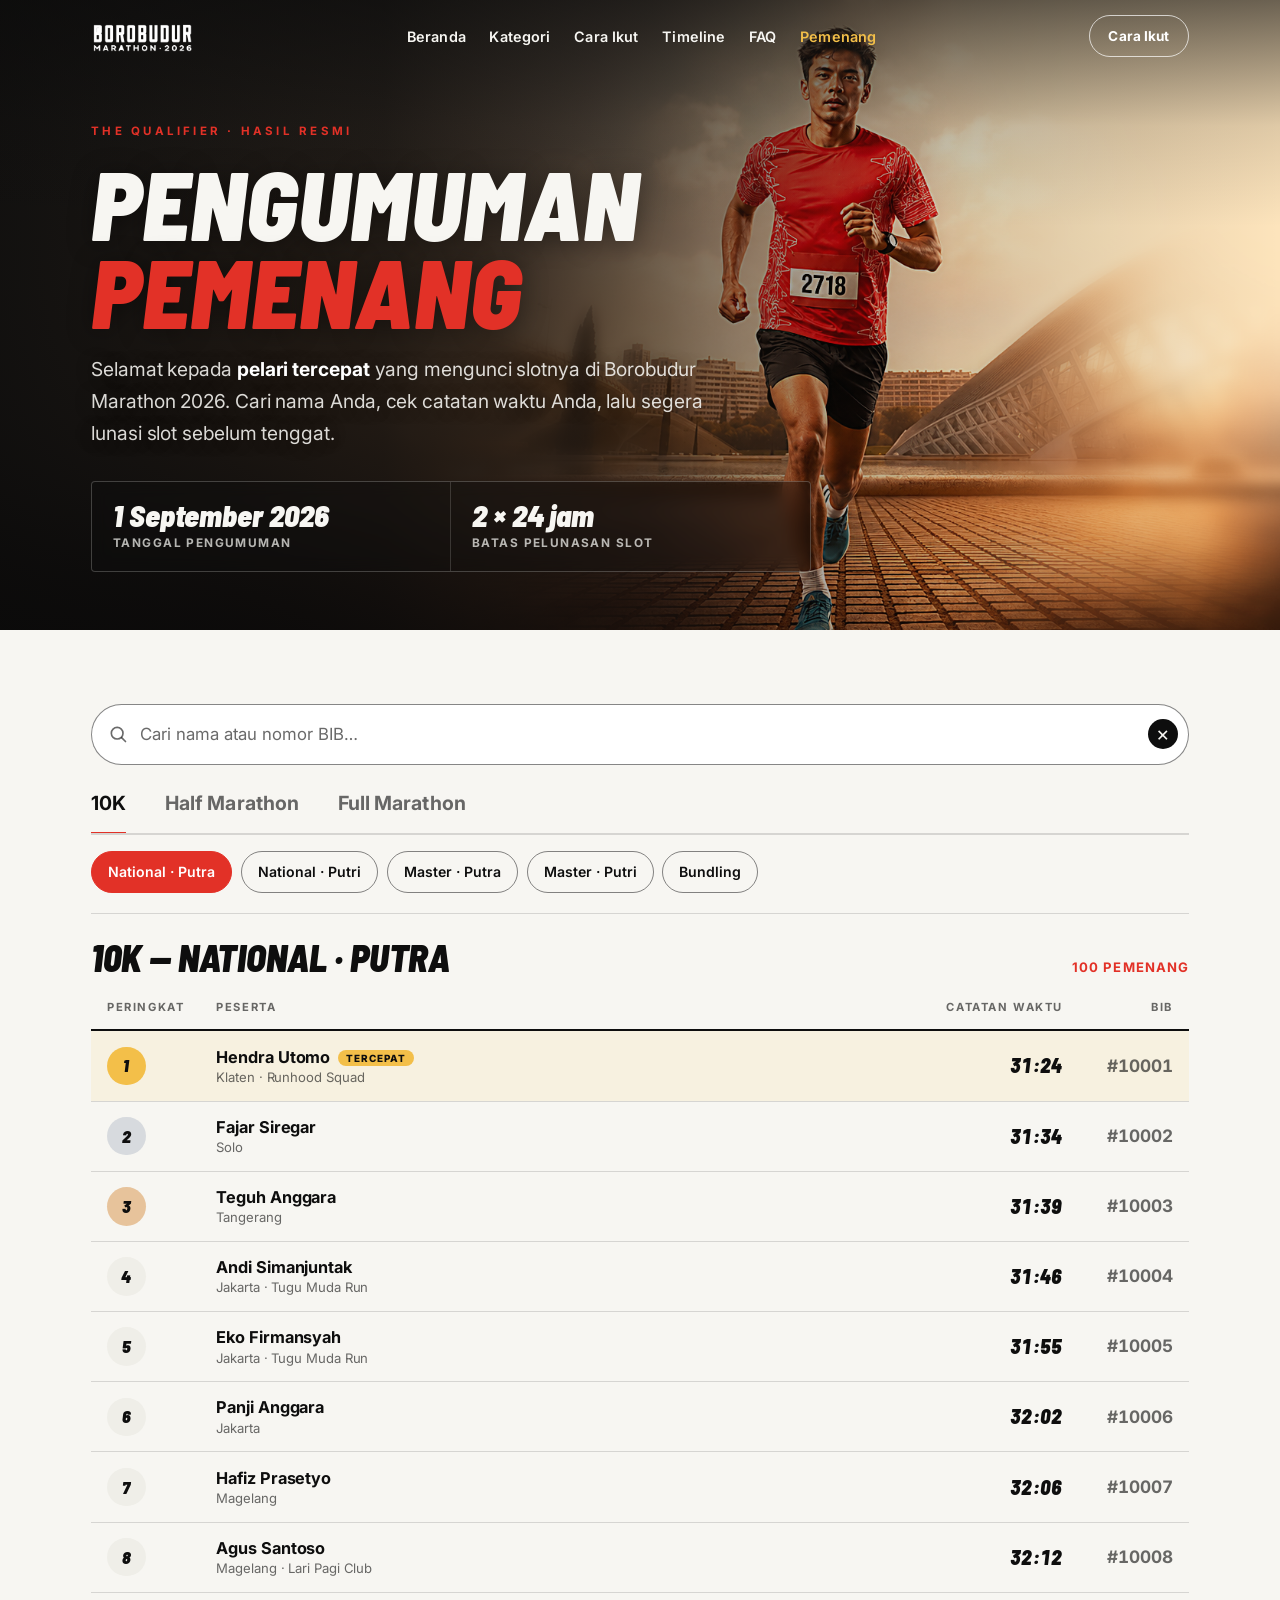
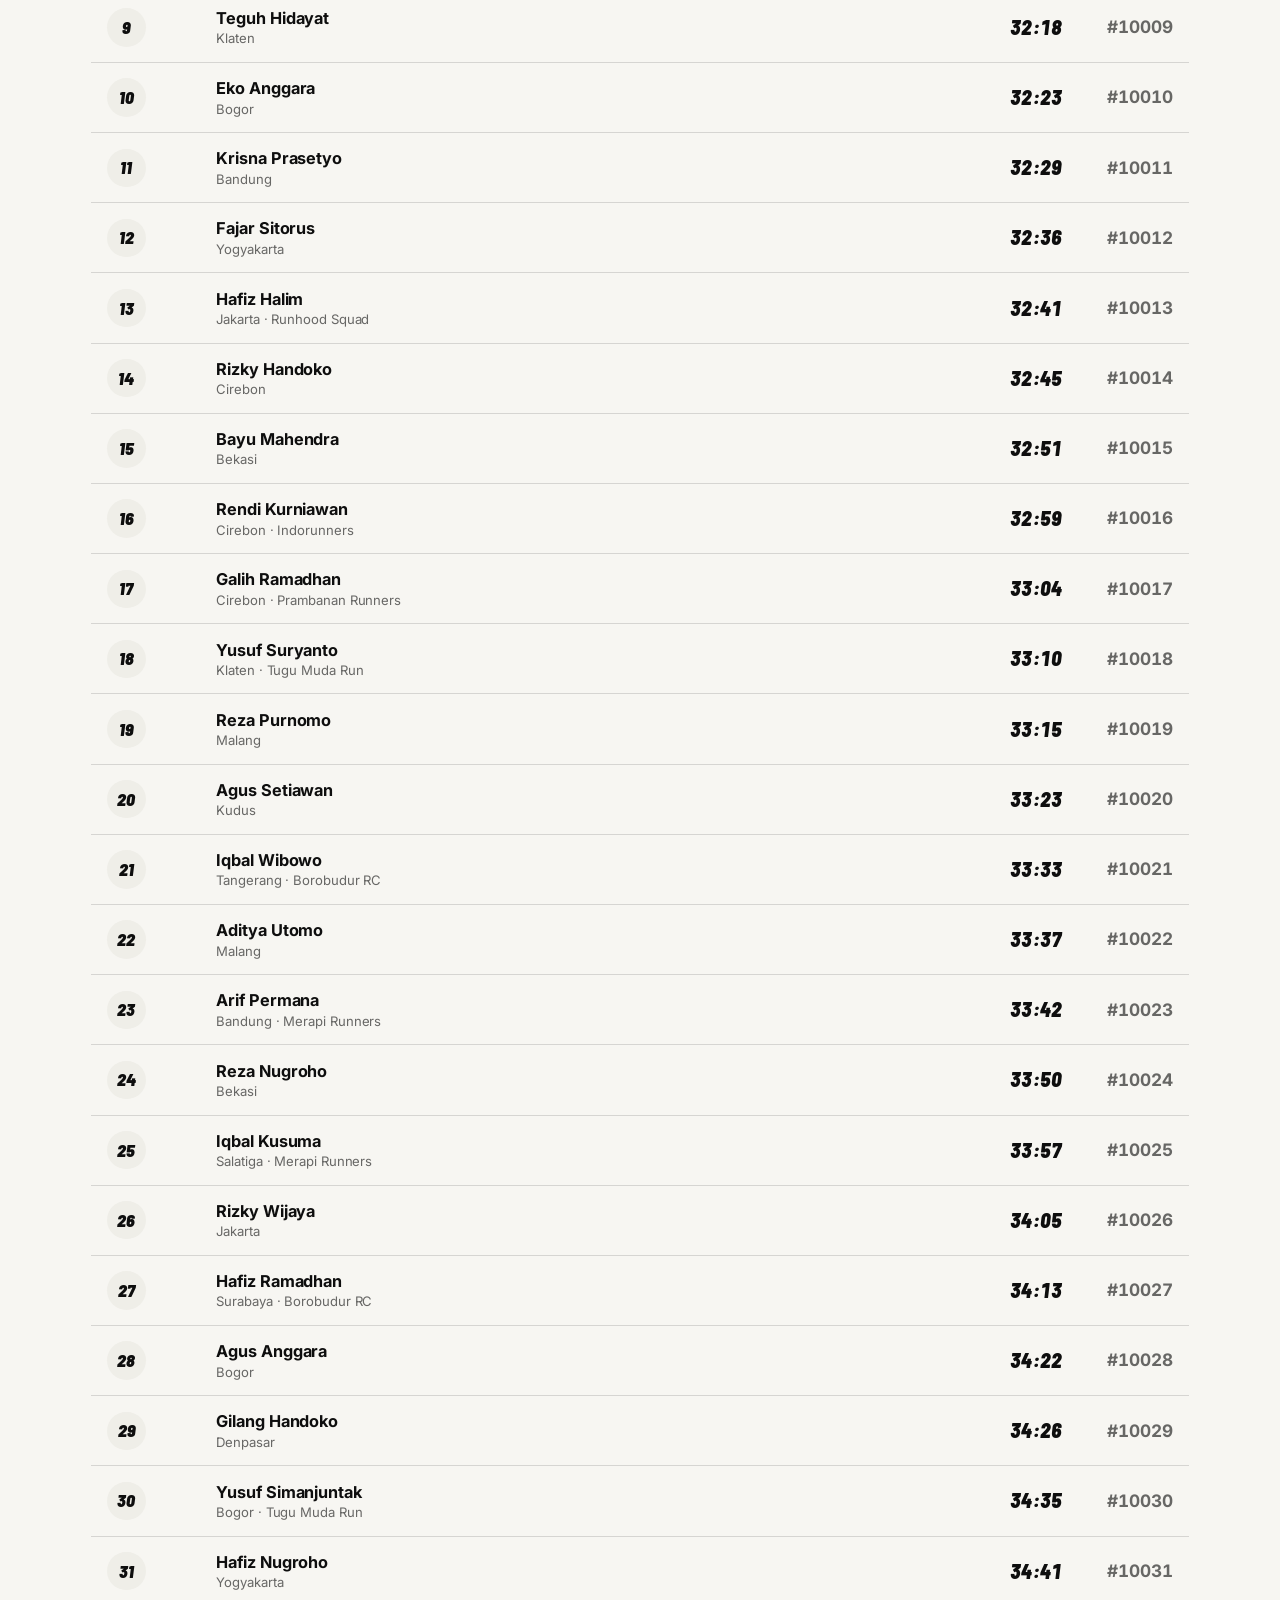
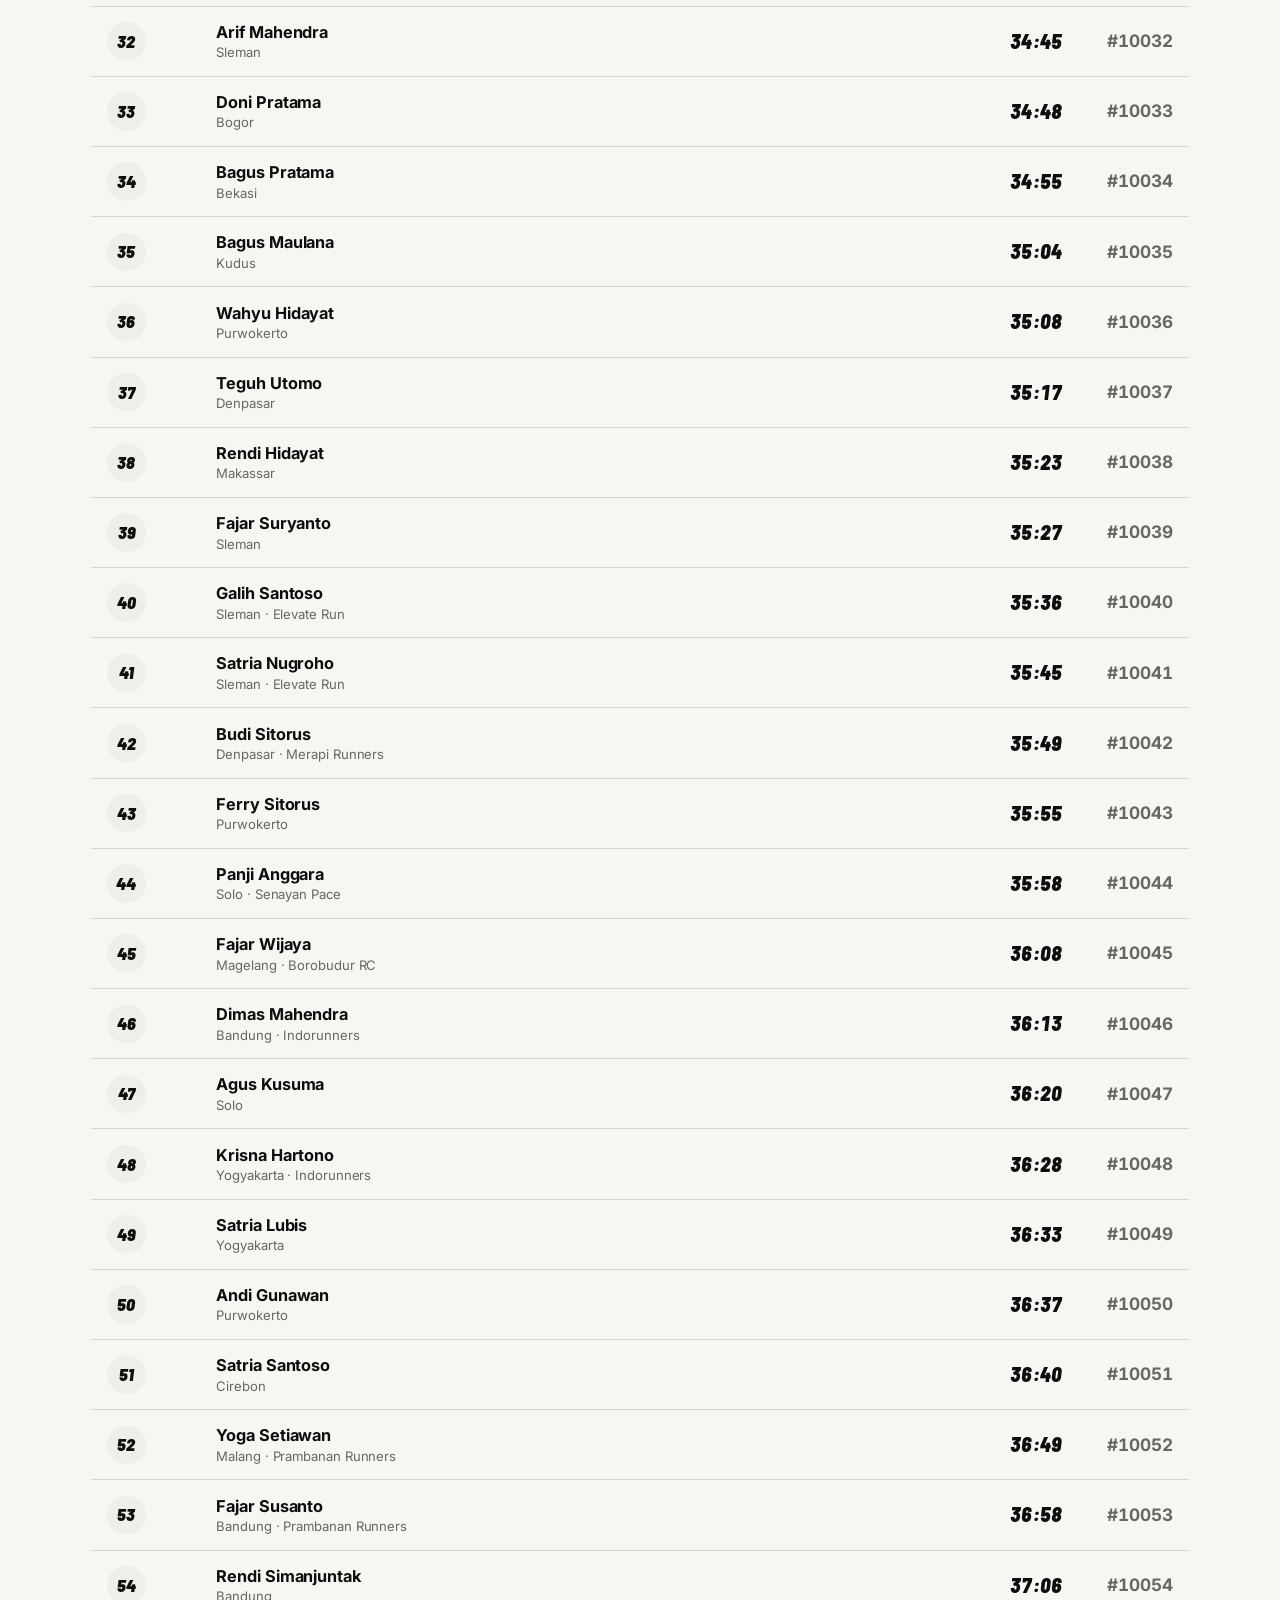
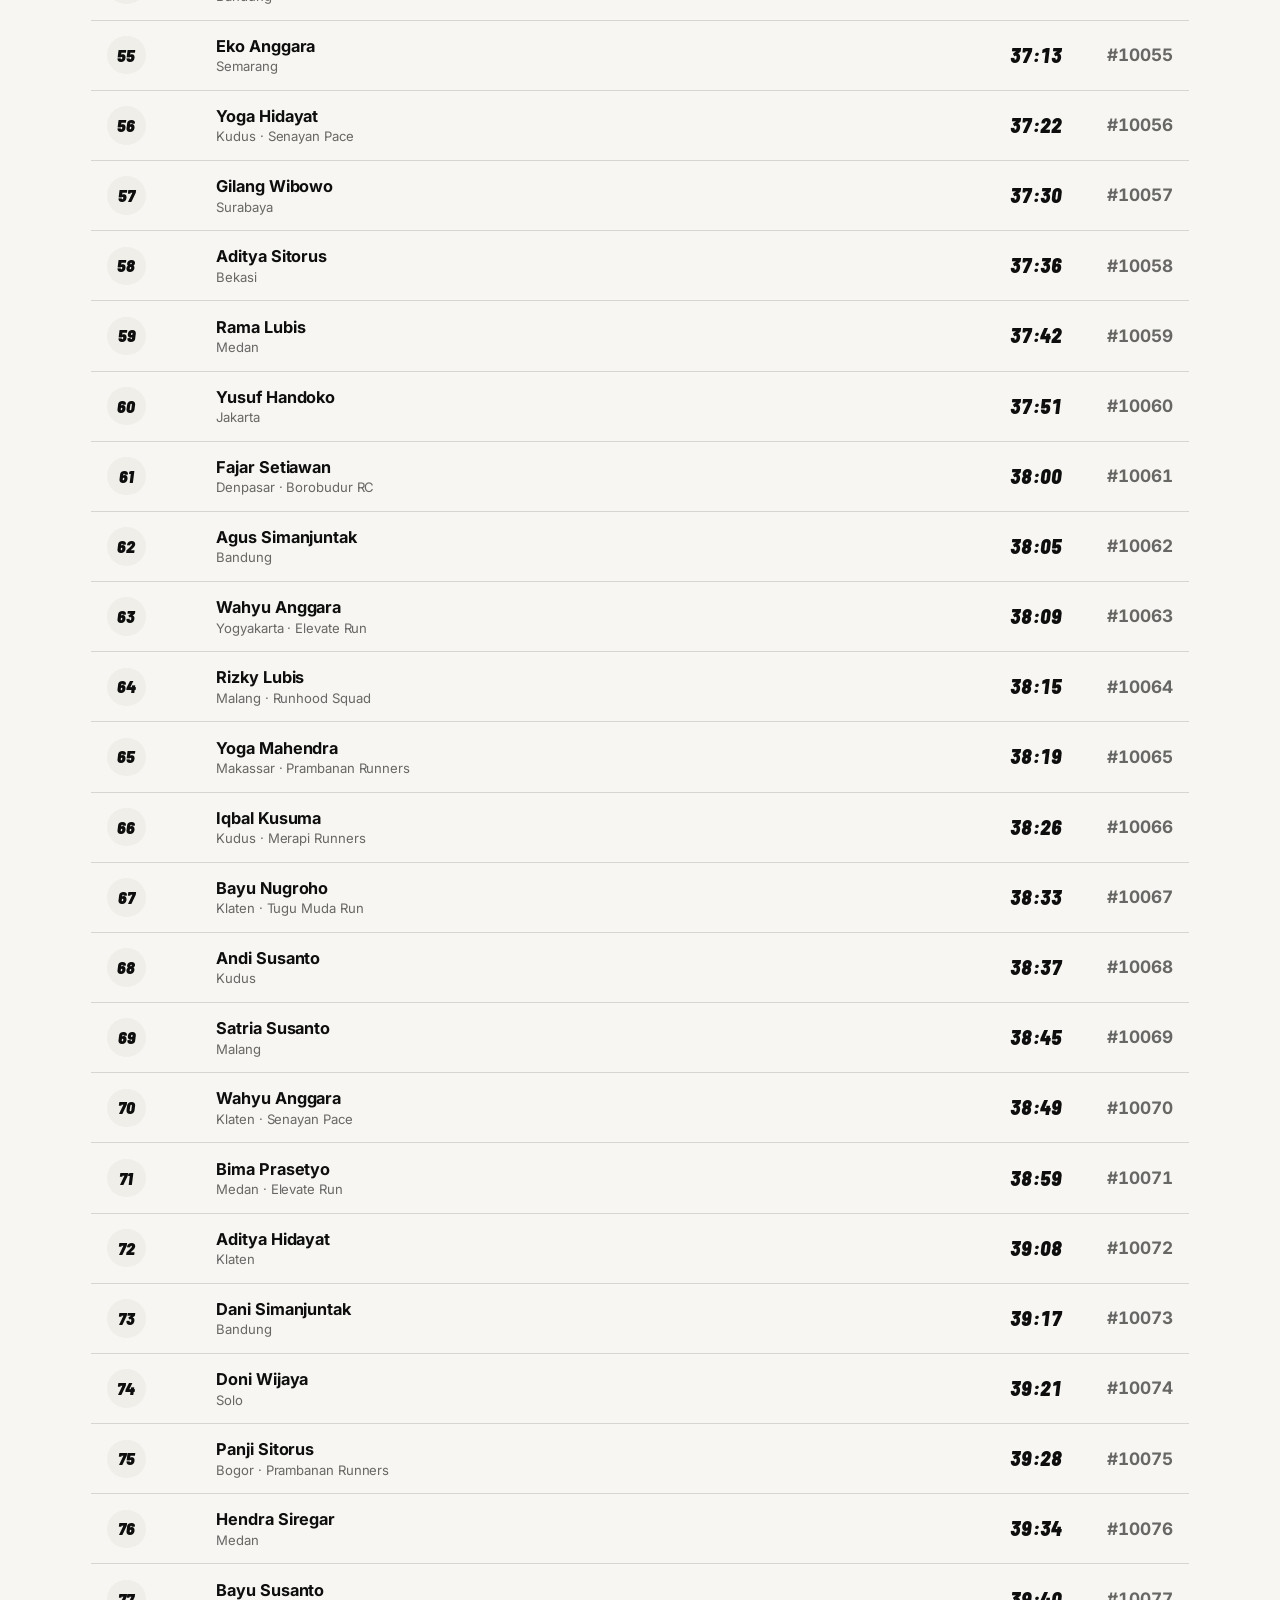
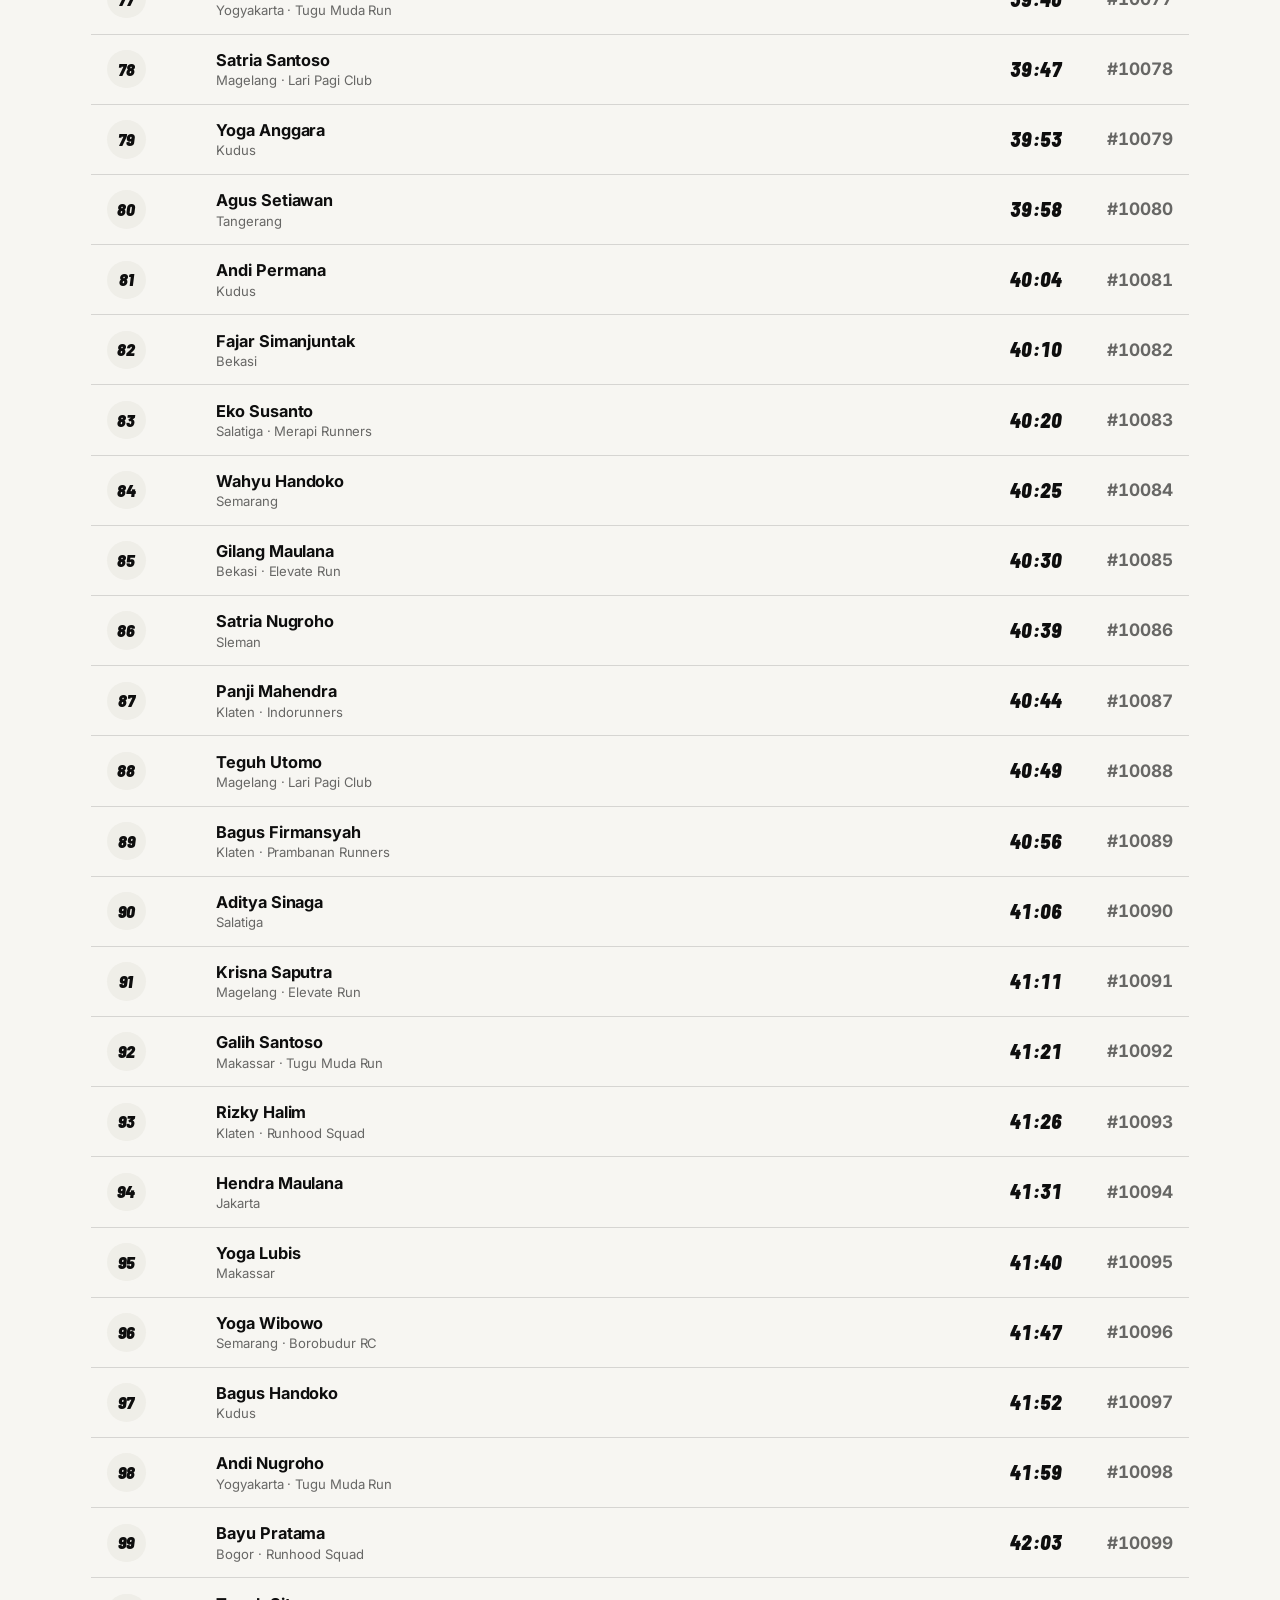
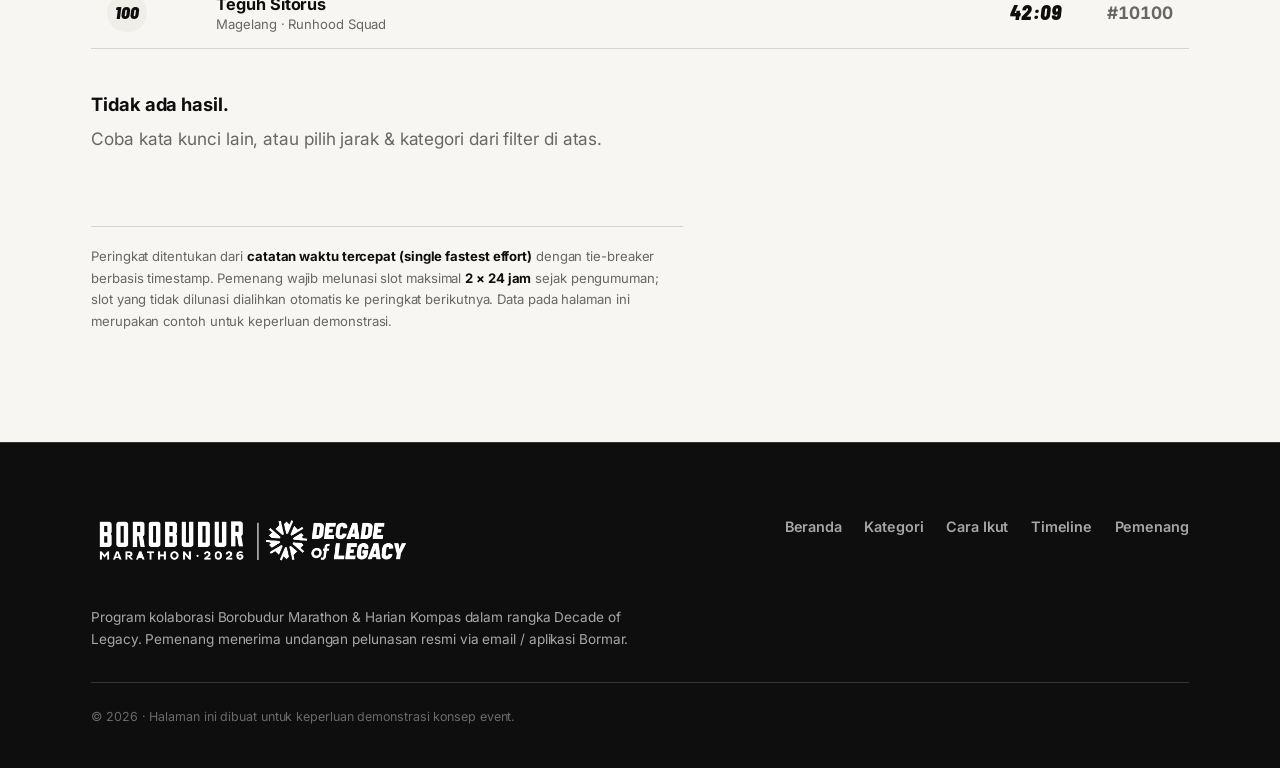
==== commit 19006a78: "content: revise UX copy across landing and winners pages - Remove "pamungkas" throughout, reworded a" ====
--- a/marathon/pemenang.html
+++ b/marathon/pemenang.html
@@ -4,7 +4,7 @@
   <meta charset="utf-8" />
   <meta name="viewport" content="width=device-width, initial-scale=1" />
   <title>Pengumuman Pemenang · Urbana Qualifier — Borobudur Marathon 2026</title>
-  <meta name="description" content="Hasil resmi The Qualifier: 1.700 pelari tercepat yang mengunci slot Borobudur Marathon 2026. Cari namamu berdasarkan jarak (10K / Half / Full Marathon) dan kategori." />
+  <meta name="description" content="Hasil resmi The Qualifier: daftar pelari tercepat yang mengunci slot Borobudur Marathon 2026. Cari nama Anda berdasarkan jarak (10K / Half / Full Marathon) dan kategori." />
   <meta name="theme-color" content="#0E0E0E" />
   <link rel="icon" href="assets/favicon.svg" type="image/svg+xml" />
 
@@ -53,12 +53,11 @@
         <p class="eyebrow eyebrow--accent reveal">The Qualifier · Hasil Resmi</p>
         <h1 class="win-hero__title reveal" id="win-title">Pengumuman<br /><span class="txt-accent">Pemenang</span></h1>
         <p class="win-hero__lead reveal">
-          Selamat kepada <strong>1.700 pelari tercepat</strong> yang mengunci slotnya di Borobudur Marathon 2026.
-          Cari namamu, cek catatan waktumu, lalu segera lunasi slot sebelum tenggat.
+          Selamat kepada <strong>pelari tercepat</strong> yang mengunci slotnya di Borobudur Marathon 2026.
+          Cari nama Anda, cek catatan waktu Anda, lalu segera lunasi slot sebelum tenggat.
         </p>
         <ul class="win-meta reveal" aria-label="Ringkasan pengumuman">
           <li><b>1 September 2026</b><span>Tanggal pengumuman</span></li>
-          <li><b>1.700</b><span>Total slot pemenang</span></li>
           <li><b>2 × 24 jam</b><span>Batas pelunasan slot</span></li>
         </ul>
       </div>
--- a/marathon/css/styles.css
+++ b/marathon/css/styles.css
@@ -527,7 +527,7 @@
 
 .stat-row {
   display: grid;
-  grid-template-columns: repeat(4, 1fr);
+  grid-template-columns: repeat(3, 1fr);
   gap: 1px;
   background: var(--line);
   border: 1px solid var(--line);
@@ -594,7 +594,7 @@
 .cat__head {
   width: 100%;
   display: grid;
-  grid-template-columns: 1fr auto auto;
+  grid-template-columns: 1fr auto;
   align-items: center;
   gap: 1.4rem;
   padding: clamp(1.3rem, 3vw, 2.1rem) clamp(1.3rem, 3vw, 2.2rem);
@@ -614,19 +614,6 @@
   text-transform: uppercase;
   color: var(--muted-on-dark);
 }
-.cat__slot {
-  display: flex;
-  align-items: baseline;
-  gap: 0.4rem;
-  color: var(--accent);
-}
-.cat__slotnum {
-  font-family: var(--font-display);
-  font-size: clamp(2rem, 1.4rem + 2.2vw, 3.2rem);
-  line-height: 0.9;
-  font-variant-numeric: tabular-nums;
-}
-.cat__slot small { color: var(--muted-on-dark); font-weight: 700; letter-spacing: 0.1em; text-transform: uppercase; font-size: 0.7rem; }
 .cat__chev {
   width: 16px; height: 16px;
   border-right: 2.4px solid var(--paper);
@@ -1030,9 +1017,8 @@
   .nav-toggle { display: flex; }
   .header__actions .btn--accent { display: none; }
 
-  .cat__head { grid-template-columns: 1fr auto; gap: 0.8rem; }
+  .cat__head { gap: 0.8rem; }
   .cat__chev { grid-column: 2; justify-self: end; }
-  .cat__slot { grid-row: 1; }
 
   .benefits { grid-template-columns: 1fr; }
   .flow { flex-direction: column; align-items: stretch; }
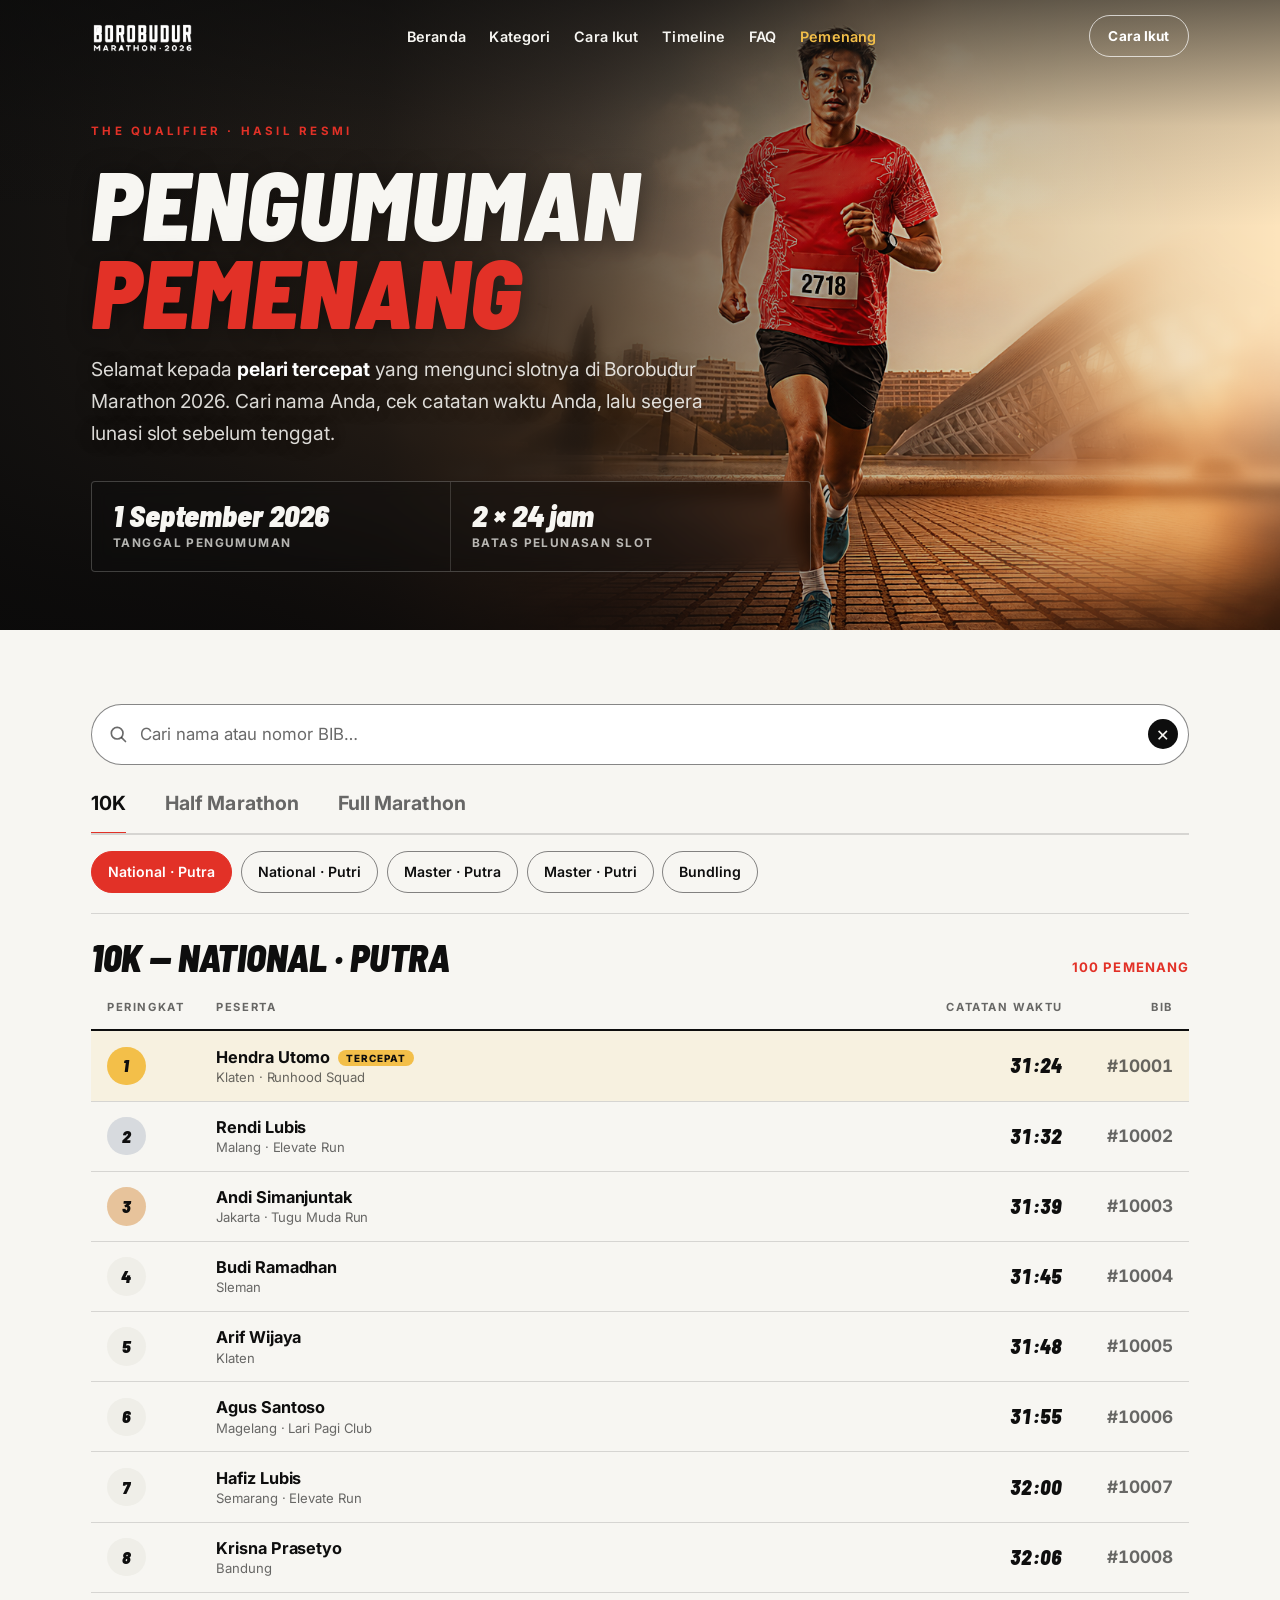
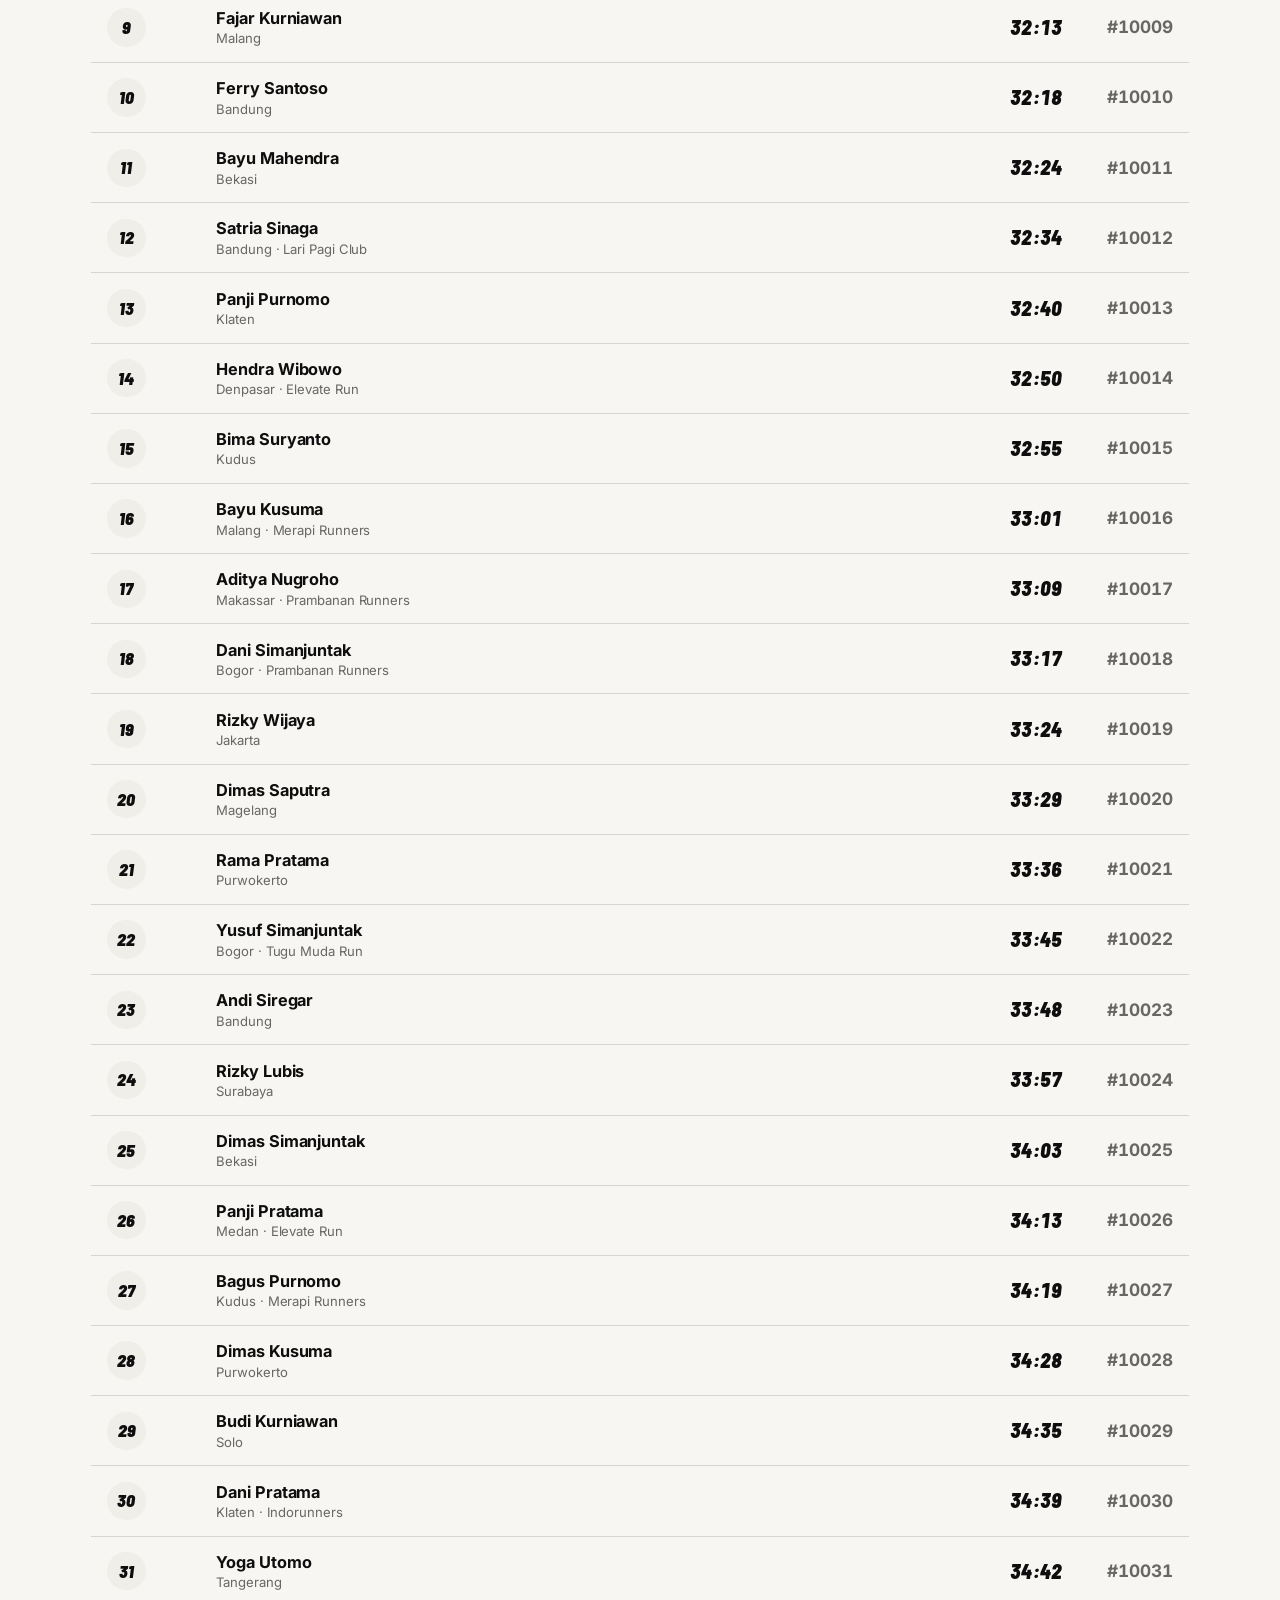
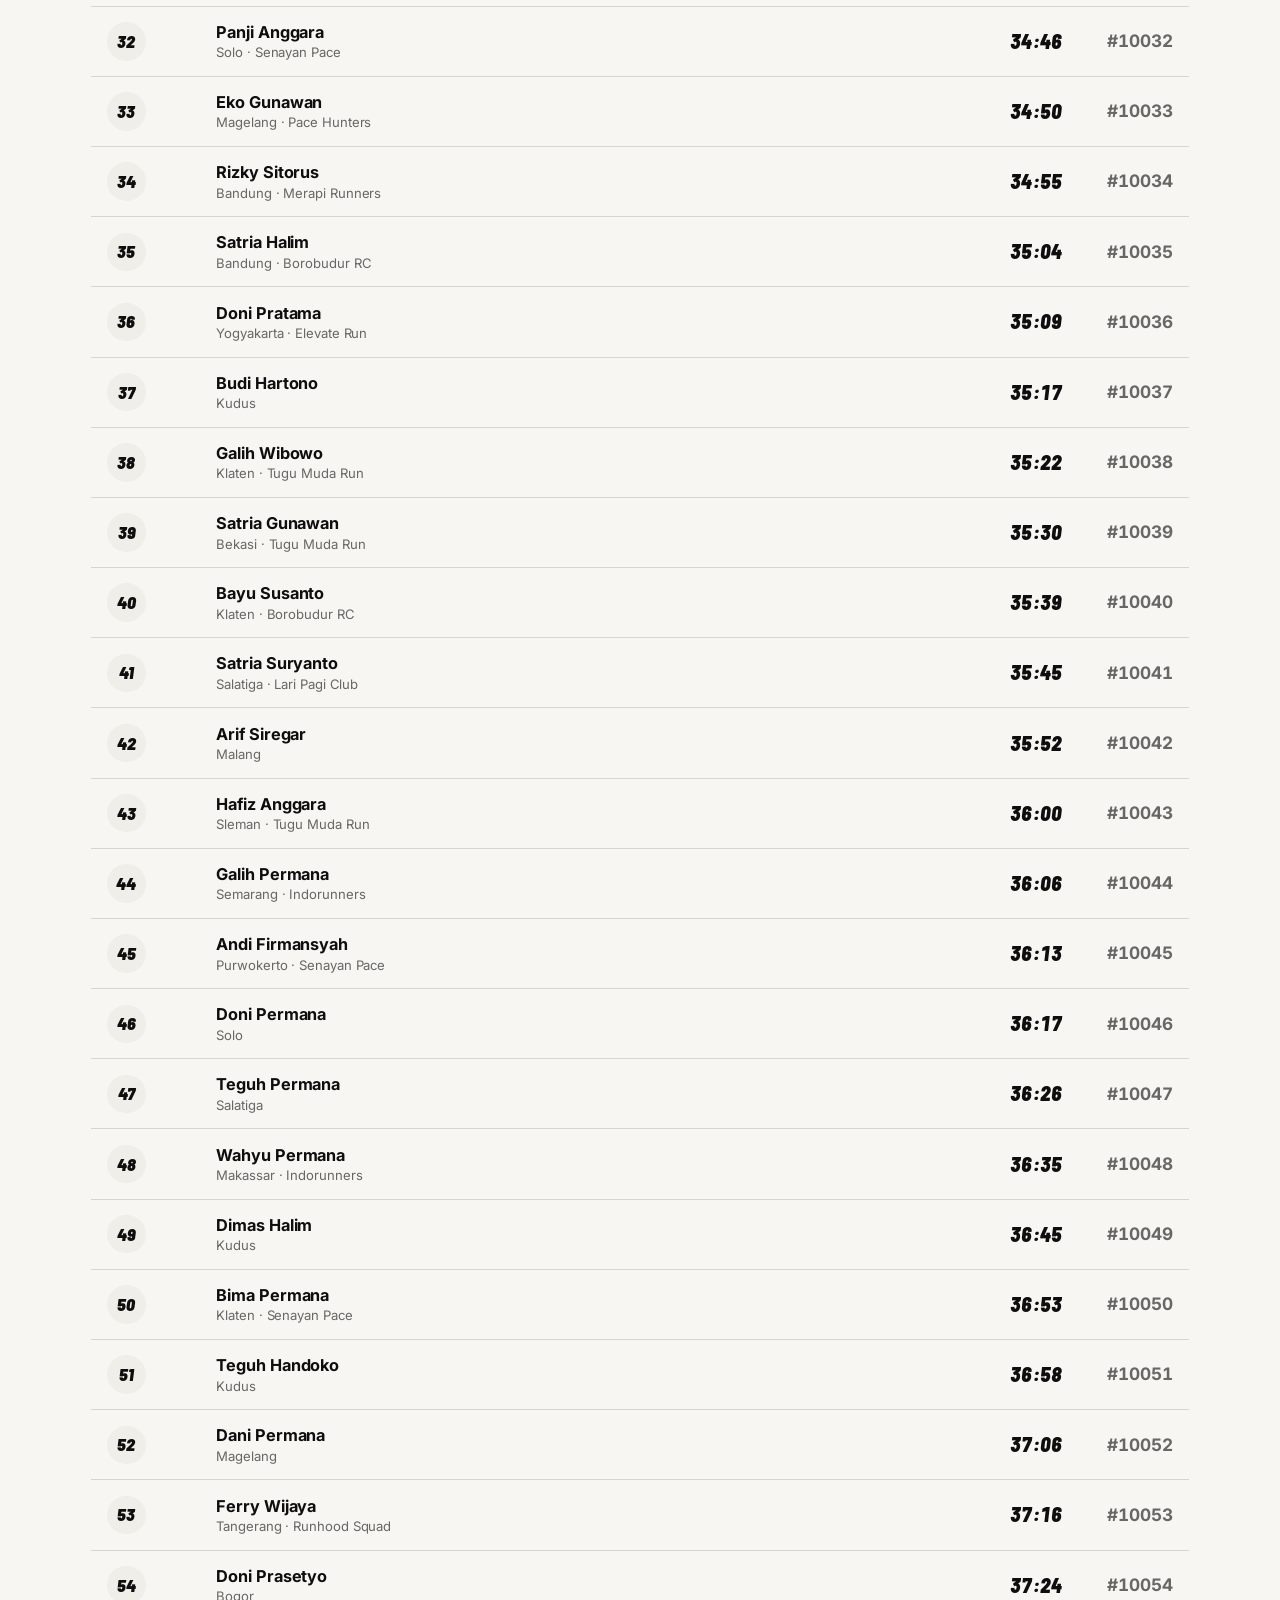
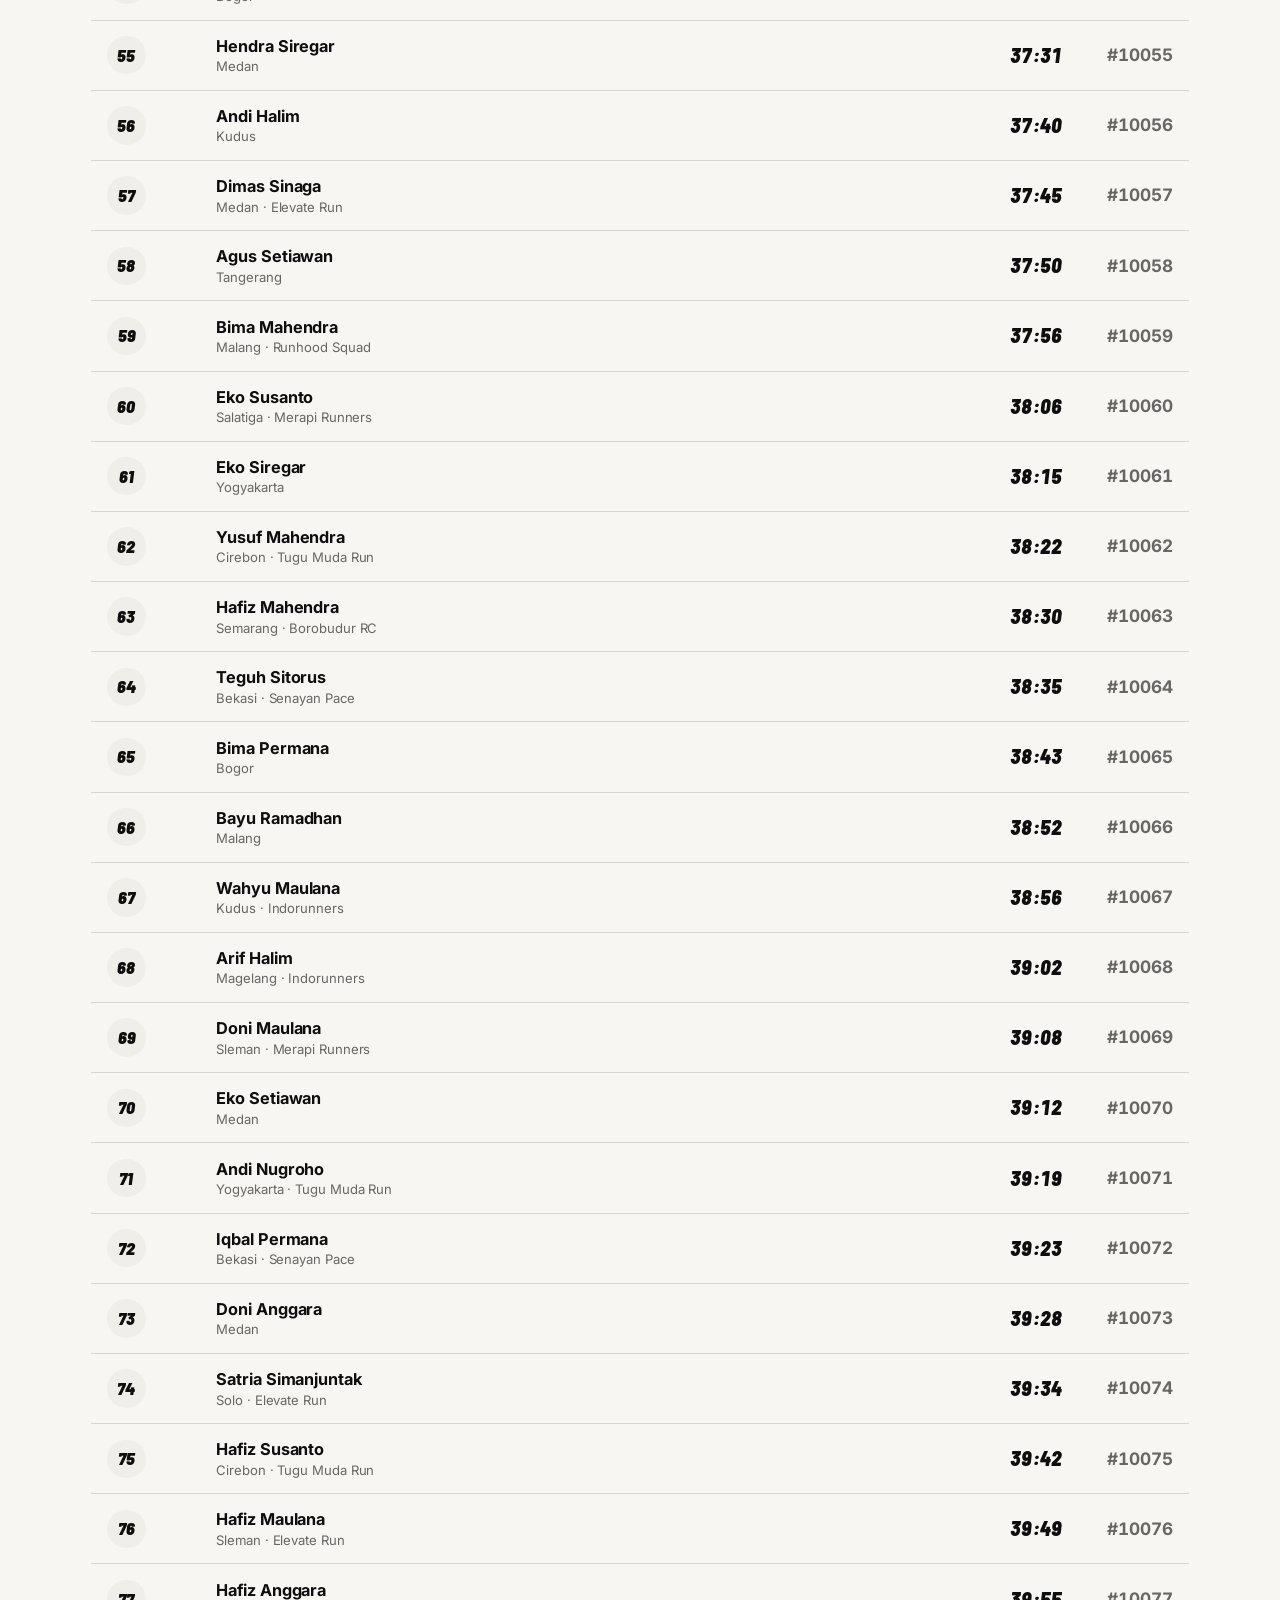
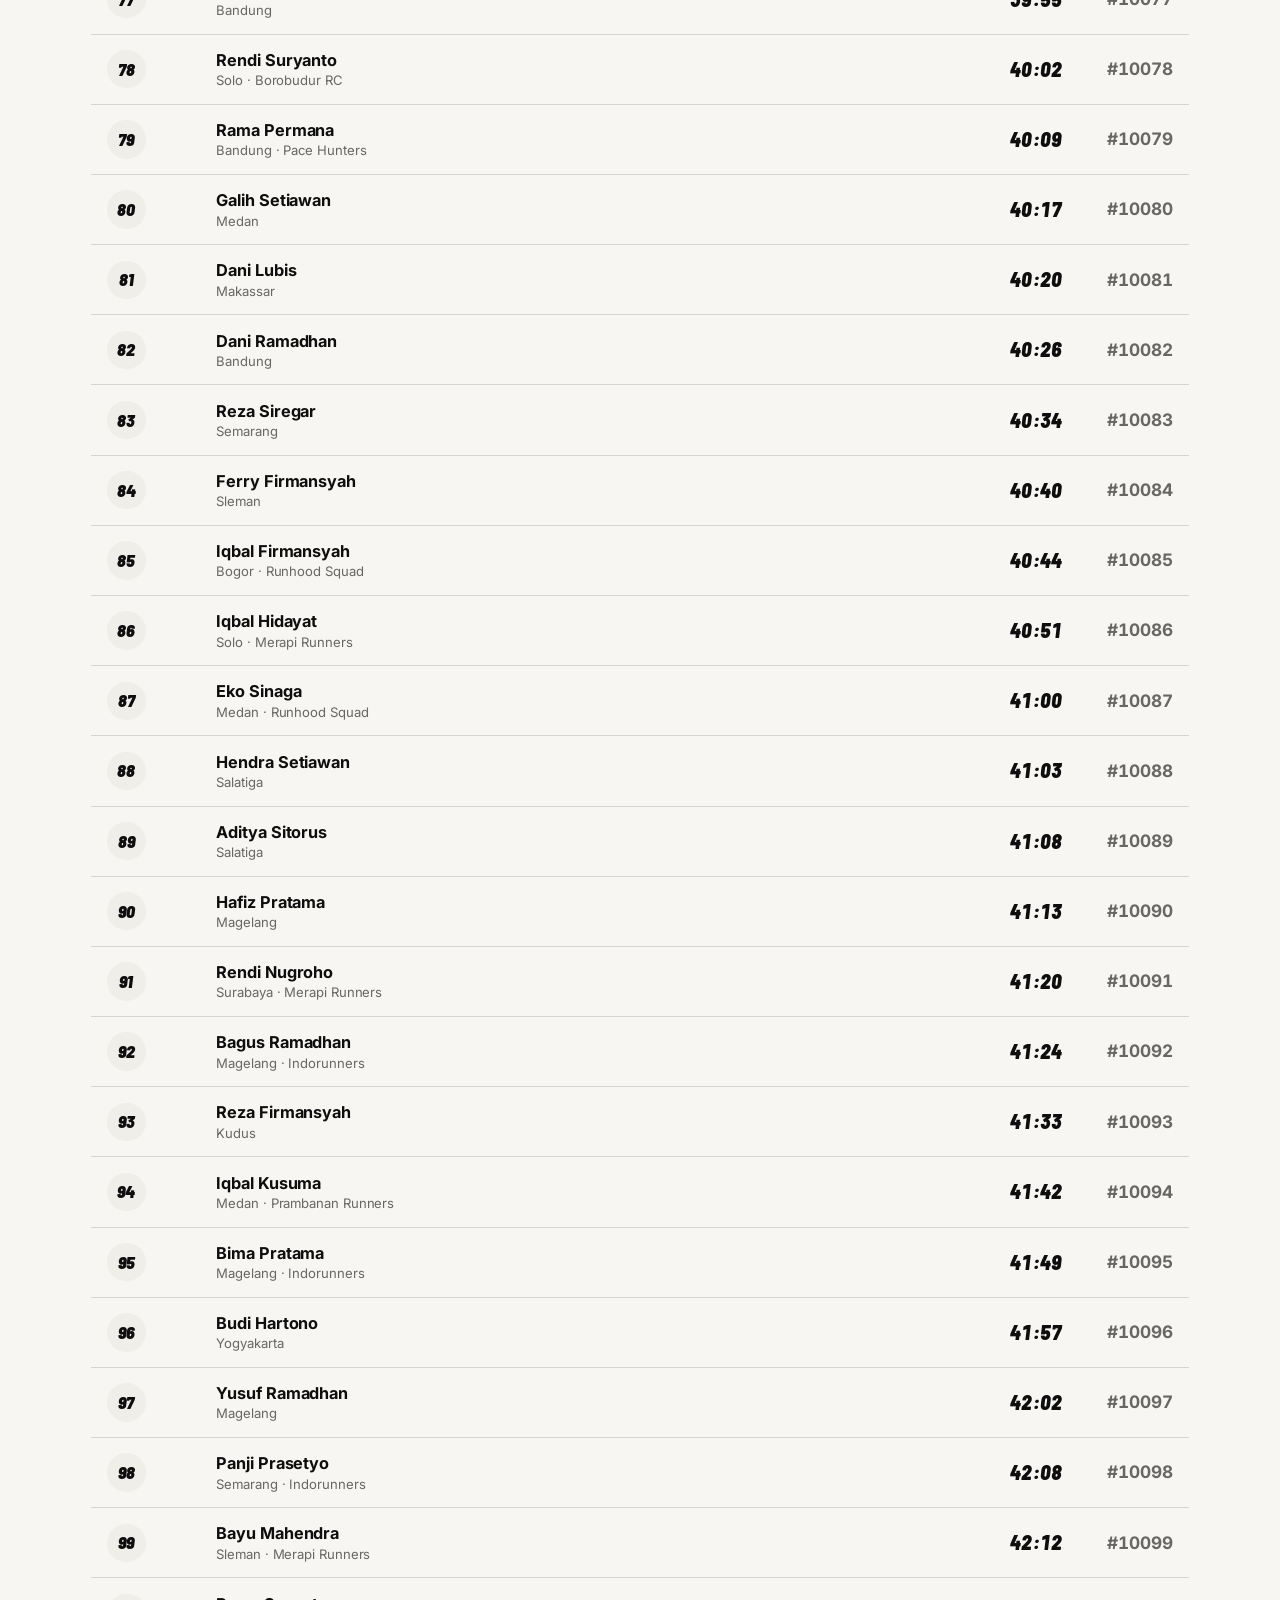
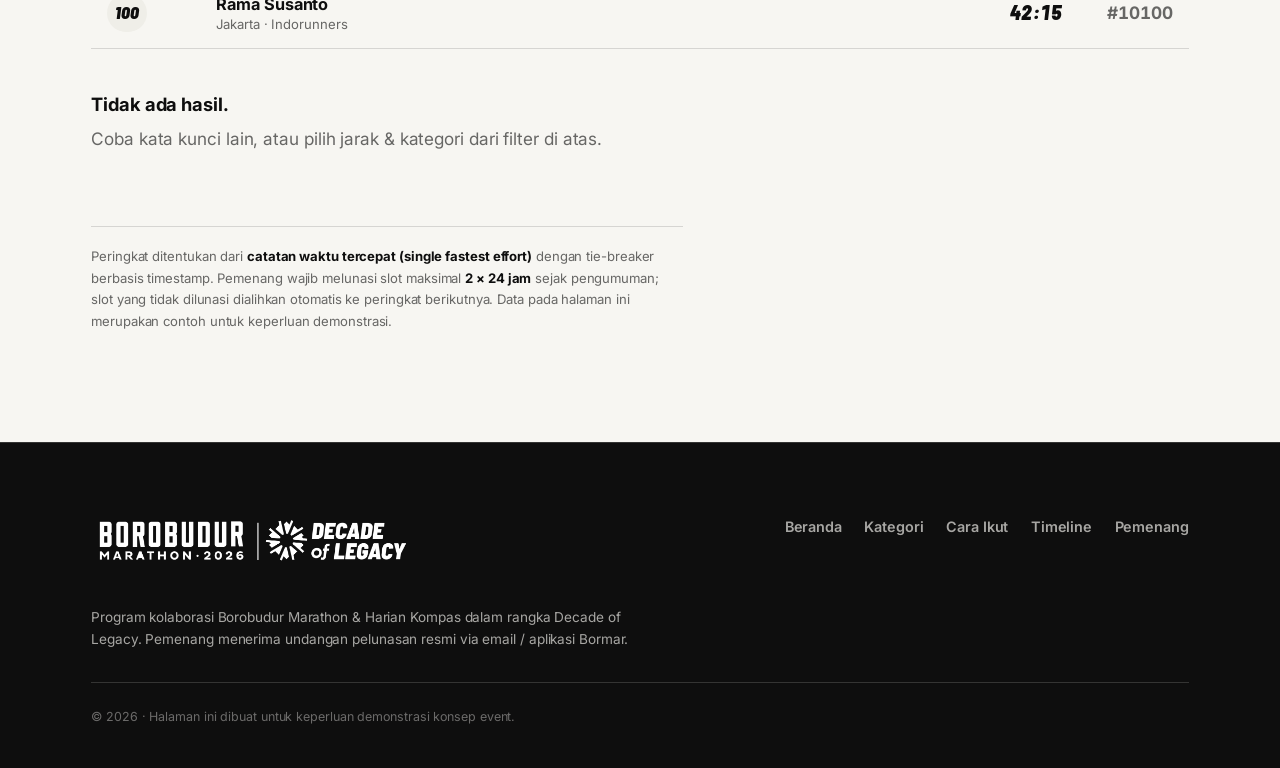
==== commit d087b9f6: "layout: merge kategori+harga, tidy stat row, timeline icons, mobile winners - Merge "Kategori & Slot" ====
--- a/marathon/pemenang.html
+++ b/marathon/pemenang.html
@@ -38,6 +38,11 @@
 
       <div class="header__actions">
         <a class="btn btn--accent btn--sm" href="index.html#cara-ikut">Cara Ikut</a>
+        <button class="search-toggle" id="searchToggle" type="button" aria-label="Cari pemenang" aria-expanded="false" aria-controls="search">
+          <svg viewBox="0 0 24 24" aria-hidden="true" fill="none" stroke="currentColor" stroke-width="2" stroke-linecap="round">
+            <circle cx="11" cy="11" r="7"/><line x1="21" y1="21" x2="16.65" y2="16.65"/>
+          </svg>
+        </button>
         <button class="nav-toggle" id="navToggle" aria-label="Buka menu" aria-expanded="false" aria-controls="primaryNav">
           <span></span><span></span><span></span>
         </button>
--- a/marathon/css/styles.css
+++ b/marathon/css/styles.css
@@ -594,13 +594,29 @@
 .cat__head {
   width: 100%;
   display: grid;
-  grid-template-columns: 1fr auto;
+  grid-template-columns: 1fr auto auto;
   align-items: center;
-  gap: 1.4rem;
+  gap: clamp(0.9rem, 2.5vw, 1.6rem);
   padding: clamp(1.3rem, 3vw, 2.1rem) clamp(1.3rem, 3vw, 2.2rem);
   text-align: left;
 }
 .cat__meta { display: flex; flex-direction: column; gap: 0.3rem; }
+.cat__price { display: flex; flex-direction: column; align-items: flex-end; gap: 0.15rem; text-align: right; }
+.cat__price small {
+  font-size: 0.6rem;
+  font-weight: 700;
+  letter-spacing: 0.14em;
+  text-transform: uppercase;
+  color: var(--muted-on-dark);
+}
+.cat__price b {
+  font-family: var(--font-display);
+  font-weight: 400;
+  font-size: clamp(1.15rem, 0.9rem + 1.3vw, 1.9rem);
+  line-height: 0.9;
+  color: var(--accent);
+  white-space: nowrap;
+}
 .cat__name {
   font-family: var(--font-display);
   font-size: clamp(1.7rem, 1rem + 2.4vw, 2.8rem);
@@ -630,26 +646,27 @@
   overflow: hidden;
   transition: max-height 0.45s var(--ease);
 }
-.breakdown {
-  display: grid;
-  grid-template-columns: repeat(2, 1fr);
-  gap: 0;
+.segtags__label {
+  margin: 0 0 0.9rem;
+  padding-top: 1.1rem;
   border-top: 1px solid var(--line-on-dark);
-}
-.breakdown li {
-  display: flex;
-  justify-content: space-between;
-  align-items: center;
-  padding: 0.9rem 0;
-  border-bottom: 1px solid var(--line-on-dark);
-}
-.breakdown li:nth-child(odd) { padding-right: 1.4rem; border-right: 1px solid var(--line-on-dark); }
-.breakdown li:nth-child(even) { padding-left: 1.4rem; }
-.breakdown span { color: var(--muted-on-dark); font-size: 0.9rem; }
-.breakdown b { font-family: var(--font-display); font-size: 1.4rem; }
-.breakdown--extra { color: var(--gold); }
-.breakdown--extra span, .breakdown--extra b { color: var(--gold); }
-.breakdown--extra { grid-column: 1 / -1; border-right: 0 !important; padding-left: 0 !important; padding-right: 0 !important; }
+  font-size: 0.68rem;
+  font-weight: 700;
+  letter-spacing: 0.16em;
+  text-transform: uppercase;
+  color: var(--muted-on-dark);
+}
+.segtags { display: flex; flex-wrap: wrap; gap: 0.6rem; }
+.segtags li {
+  border: 1px solid var(--line-on-dark);
+  border-radius: 999px;
+  padding: 0.5rem 1.05rem;
+  font-size: 0.86rem;
+  font-weight: 600;
+  color: var(--paper);
+  background: rgba(247, 246, 242, 0.05);
+}
+.segtags--extra { color: var(--gold); border-color: rgba(243, 191, 73, 0.55); background: rgba(243, 191, 73, 0.08); }
 
 /* =========================================================
    BENEFIT
@@ -689,116 +706,36 @@
 .benefit p b { color: var(--ink); font-weight: 700; }
 
 /* =========================================================
-   CARA IKUT (dark)
-   ========================================================= */
-.section--how { background: #c60000; color: var(--paper); }
-
-.how__grid {
+   CARA IKUT & HARGA (merged into the Kategori section)
+   ========================================================= */
+.how__after {
+  margin-top: clamp(2rem, 5vw, 3.2rem);
+  padding-top: clamp(2rem, 5vw, 3rem);
+  border-top: 1px solid var(--line-on-dark);
   display: grid;
-  grid-template-columns: 1.05fr 0.95fr;
-  gap: clamp(2rem, 6vw, 5rem);
-  align-items: center;
-}
-.how__intro .section-head { margin-bottom: 1.4rem; }
-.how__intro .h2 { margin-bottom: 1.3rem; }
-.how__intro .section-sub { margin-top: 0; }
-.how__card { width: 100%; max-width: 500px; justify-self: end; }
-
-.steps {
-  display: grid;
-  grid-template-columns: repeat(3, 1fr);
-  gap: 1rem;
-  align-items: stretch;
-}
-.step {
-  border: 1px solid var(--line-on-dark);
-  border-radius: var(--radius);
-  padding: clamp(1.6rem, 3vw, 2.3rem);
-  background: var(--ink-2);
-  display: flex;
-  flex-direction: column;
-  transition: transform 0.3s var(--ease), border-color 0.3s var(--ease);
-}
-.step:hover { transform: translateY(-4px); border-color: rgba(247, 246, 242, 0.35); }
-.step--accent { background: var(--accent); border-color: var(--accent); }
-.step--accent:hover { border-color: #fff; }
-
-.step__top { display: flex; justify-content: space-between; align-items: center; margin-bottom: 1.4rem; }
-.step__badge {
-  font-size: 0.68rem;
-  font-weight: 700;
-  letter-spacing: 0.18em;
-  text-transform: uppercase;
-  color: var(--muted-on-dark);
-}
-.step--accent .step__badge { color: rgba(255,255,255,0.85); }
-.step__price {
-  font-family: var(--font-display);
-  font-size: 1.25rem;
-  color: var(--accent);
-}
-.step--accent .step__price { color: #fff; }
-.step__title {
+  grid-template-columns: 1.4fr 1fr;
+  gap: clamp(1.4rem, 4vw, 3rem);
+  align-items: start;
+}
+.how__after-title {
   font-family: var(--font-display);
   font-weight: 400;
-  font-size: clamp(1.5rem, 1rem + 1.6vw, 2.1rem);
+  font-size: clamp(1.6rem, 1rem + 2vw, 2.6rem);
   text-transform: uppercase;
   line-height: 1;
-  margin-bottom: 0.9rem;
-}
-.step__desc { color: var(--muted-on-dark); margin: 0 0 1.3rem; font-size: 0.98rem; }
-.step--accent .step__desc { color: rgba(255,255,255,0.92); }
-.step__desc b { color: var(--paper); font-weight: 700; }
-.step--accent .step__desc b { color: #fff; }
-
-.step__list { margin-top: auto; display: flex; flex-direction: column; gap: 0.55rem; }
-.step__list li {
-  position: relative;
-  padding-left: 1.4rem;
-  font-size: 0.9rem;
-  color: var(--muted-on-dark);
-}
-.step__list li::before {
-  content: "";
-  position: absolute;
-  left: 0; top: 0.55em;
-  width: 8px; height: 8px;
-  background: var(--accent);
-  transform: rotate(45deg);
-}
-.step--accent .step__list li { color: rgba(255,255,255,0.92); }
-.step--accent .step__list li::before { background: #fff; }
-
-.pricegrid { margin-top: auto; display: flex; flex-direction: column; }
-.pricegrid li {
-  display: flex;
-  justify-content: space-between;
-  align-items: center;
-  padding: 0.75rem 0;
-  border-top: 1px solid rgba(255,255,255,0.28);
-}
-.pricegrid span { font-size: 0.92rem; color: rgba(255,255,255,0.92); }
-.pricegrid b { font-family: var(--font-display); font-size: 1.35rem; color: #fff; }
+  color: var(--paper);
+  margin-bottom: 1rem;
+}
+.how__after .section-sub { margin: 0; }
 
 .how__note {
-  margin-top: 1.8rem;
+  margin: 0;
   font-size: 0.86rem;
   color: var(--muted-on-dark);
   border-left: 3px solid var(--accent);
   padding-left: 1rem;
   max-width: 60ch;
 }
-
-/* Cara Ikut & Harga — gold price card on the red section */
-.section--how .how__note { color: rgba(255, 255, 255, 0.86); border-left-color: #f7ab1c; }
-.section--how .how__card { background: #f7ab1c; border-color: #f7ab1c; }
-.section--how .how__card:hover { border-color: #fff; }
-.section--how .how__card .step__badge { color: rgba(0, 0, 0, 0.55); }
-.section--how .how__card .step__price { color: var(--ink); }
-.section--how .how__card .step__title { color: var(--ink); }
-.section--how .how__card .pricegrid li { border-top-color: rgba(0, 0, 0, 0.22); }
-.section--how .how__card .pricegrid span { color: rgba(0, 0, 0, 0.72); }
-.section--how .how__card .pricegrid b { color: var(--ink); }
 
 /* =========================================================
    TIMELINE
@@ -844,6 +781,13 @@
 @keyframes ping {
   0% { transform: scale(0.7); opacity: 0.7; }
   70%, 100% { transform: scale(1.5); opacity: 0; }
+}
+.tl__icon {
+  display: block;
+  width: 30px;
+  height: 30px;
+  color: var(--accent);
+  margin-bottom: 0.85rem;
 }
 .tl__date {
   display: inline-block;
@@ -988,14 +932,11 @@
    ========================================================= */
 @media (max-width: 980px) {
   .about__grid { grid-template-columns: 1fr; }
-  .how__grid { grid-template-columns: 1fr; gap: 2.4rem; }
-  .how__card { justify-self: stretch; max-width: 560px; }
-  .steps { grid-template-columns: 1fr; }
+  .how__after { grid-template-columns: 1fr; }
   .timeline { grid-template-columns: 1fr; gap: 0; }
   .timeline::before { top: 0; bottom: 0; left: 9px; right: auto; width: 2px; height: auto; }
   .tl { padding-top: 0; padding-left: 2.6rem; padding-bottom: 2.2rem; }
   .tl__marker { top: 2px; left: 0; }
-  .stat-row { grid-template-columns: repeat(2, 1fr); }
 }
 
 @media (max-width: 760px) {
@@ -1017,8 +958,10 @@
   .nav-toggle { display: flex; }
   .header__actions .btn--accent { display: none; }
 
-  .cat__head { gap: 0.8rem; }
-  .cat__chev { grid-column: 2; justify-self: end; }
+  .cat__head { grid-template-columns: 1fr auto; row-gap: 0.85rem; column-gap: 0.8rem; }
+  .cat__meta { grid-row: 1; grid-column: 1; }
+  .cat__chev { grid-row: 1; grid-column: 2; justify-self: end; }
+  .cat__price { grid-row: 2; grid-column: 1 / -1; flex-direction: row; align-items: baseline; gap: 0.5rem; text-align: left; }
 
   .benefits { grid-template-columns: 1fr; }
   .flow { flex-direction: column; align-items: stretch; }
@@ -1026,10 +969,9 @@
 }
 
 @media (max-width: 460px) {
-  .stat-row { grid-template-columns: 1fr; }
-  .breakdown { grid-template-columns: 1fr; }
-  .breakdown li:nth-child(odd) { padding-right: 0; border-right: 0; }
-  .breakdown li:nth-child(even) { padding-left: 0; }
+  .stat { padding: 1.05rem 0.7rem; gap: 0.4rem; }
+  .stat__num { font-size: clamp(1.35rem, 4.6vw, 1.9rem); }
+  .stat__cap { font-size: 0.66rem; letter-spacing: 0; }
   .hero__cta .btn, .cta__actions .btn { flex: 1 1 100%; }
 }
 
--- a/marathon/css/pemenang.css
+++ b/marathon/css/pemenang.css
@@ -92,6 +92,18 @@
 .nav__link[aria-current="page"] { color: var(--accent); }
 body:not(.nav-open) .site-header[data-state="top"] .nav__link { color: var(--paper); }
 body:not(.nav-open) .site-header[data-state="top"] .nav__link[aria-current="page"] { color: var(--gold); }
+
+/* mobile search toggle button (in header, next to menu) */
+.search-toggle {
+  display: none;
+  width: 42px; height: 42px;
+  border-radius: 50%;
+  place-items: center;
+  color: var(--ink);
+}
+.search-toggle svg { width: 22px; height: 22px; }
+.site-header[data-state="top"] .search-toggle { color: var(--paper); }
+body.search-open .search-toggle { color: var(--accent); }
 
 /* ---------- FINDER ---------- */
 .finder { padding: clamp(2rem, 5vw, 3.5rem) 0 clamp(4rem, 8vw, 6rem); }
@@ -294,6 +306,7 @@
 .c-name { line-height: 1.25; }
 .pname { display: block; font-weight: 700; font-size: 1.02rem; }
 .ploc { display: block; font-size: 0.82rem; color: var(--muted); margin-top: 2px; }
+.pmeta { display: none; font-size: 0.8rem; color: var(--muted); margin-top: 3px; font-variant-numeric: tabular-nums; letter-spacing: 0.01em; }
 .pcat {
   display: inline-block;
   margin-top: 0.4rem;
@@ -370,40 +383,63 @@
   }
 }
 
-/* table becomes cards */
+/* mobile: header-triggered search, scrollable chips, compact cards */
 @media (max-width: 720px) {
   .finder__bar { top: var(--header-h); }
-  .wtable, .wtable tbody, .wtable tr, .wtable td { display: block; width: 100%; }
+
+  /* search relocates to a header-triggered dropdown */
+  .search-toggle { display: grid; }
+  .finder__bar .search { display: none; }
+  /* backdrop-filter makes .finder__bar a containing block for fixed children;
+     drop it while the overlay is open so the overlay anchors to the viewport */
+  body.search-open .finder__bar { backdrop-filter: none; -webkit-backdrop-filter: none; }
+  body.search-open .finder__bar .search {
+    display: block;
+    position: fixed;
+    top: var(--header-h);
+    left: 0; right: 0;
+    z-index: 60;
+    padding: 0.7rem var(--gutter) 0.8rem;
+    background: var(--paper);
+    border-bottom: 1px solid var(--line);
+    box-shadow: 0 10px 22px rgba(0, 0, 0, 0.1);
+  }
+
+  /* category chips scroll horizontally */
+  .chips {
+    flex-wrap: nowrap;
+    overflow-x: auto;
+    scrollbar-width: none;
+    -webkit-overflow-scrolling: touch;
+    padding-bottom: 2px;
+    scroll-snap-type: x proximity;
+  }
+  .chips::-webkit-scrollbar { display: none; }
+  .chip { flex: none; white-space: nowrap; scroll-snap-align: start; }
+
+  /* results table → compact two-line cards */
+  .wtable, .wtable tbody { display: block; width: 100%; }
   .wtable thead { position: absolute; left: -9999px; }
-  .wtable .col-time, .wtable .col-bib { width: auto; }
   .wtable tbody tr {
+    display: grid;
+    grid-template-columns: auto 1fr auto;
+    align-items: center;
+    column-gap: 0.85rem;
     border: 1px solid var(--line);
     border-radius: var(--radius);
-    padding: 0.6rem 1rem 0.9rem;
-    margin-bottom: 0.7rem;
+    padding: 0.7rem 0.85rem;
+    margin-bottom: 0.55rem;
     background: #fff;
   }
   .wtable tbody tr:hover { background: #fff; }
-  .wtable tbody td {
-    display: flex;
-    align-items: center;
-    justify-content: space-between;
-    gap: 1rem;
-    padding: 0.45rem 0;
-    border-bottom: 1px solid var(--line);
-    text-align: right;
-  }
-  .wtable tbody td:last-child { border-bottom: 0; }
-  .wtable tbody td::before {
-    content: attr(data-label);
-    font-size: 0.7rem;
-    font-weight: 700;
-    letter-spacing: 0.1em;
-    text-transform: uppercase;
-    color: var(--muted);
-    text-align: left;
-  }
-  .c-name { text-align: right; }
-  .c-name .pname, .c-name .ploc, .c-name .pcat { text-align: right; }
-  .c-time { font-size: 1.3rem; }
-}
+  .wtable tbody td { display: block; padding: 0; border: 0; text-align: left; }
+  .wtable tbody td::before { content: none; }
+  .c-rank { grid-column: 1; }
+  .c-name { grid-column: 2; min-width: 0; }
+  .c-time { grid-column: 3; text-align: right; font-size: 1.2rem; white-space: nowrap; }
+  .wtable tbody td.c-bib { display: none; }
+  .c-name .ploc { display: none; }
+  .c-name .pmeta { display: block; }
+  .c-name .pname { font-size: 1rem; }
+  .c-name .pcat { margin-top: 0.35rem; }
+}
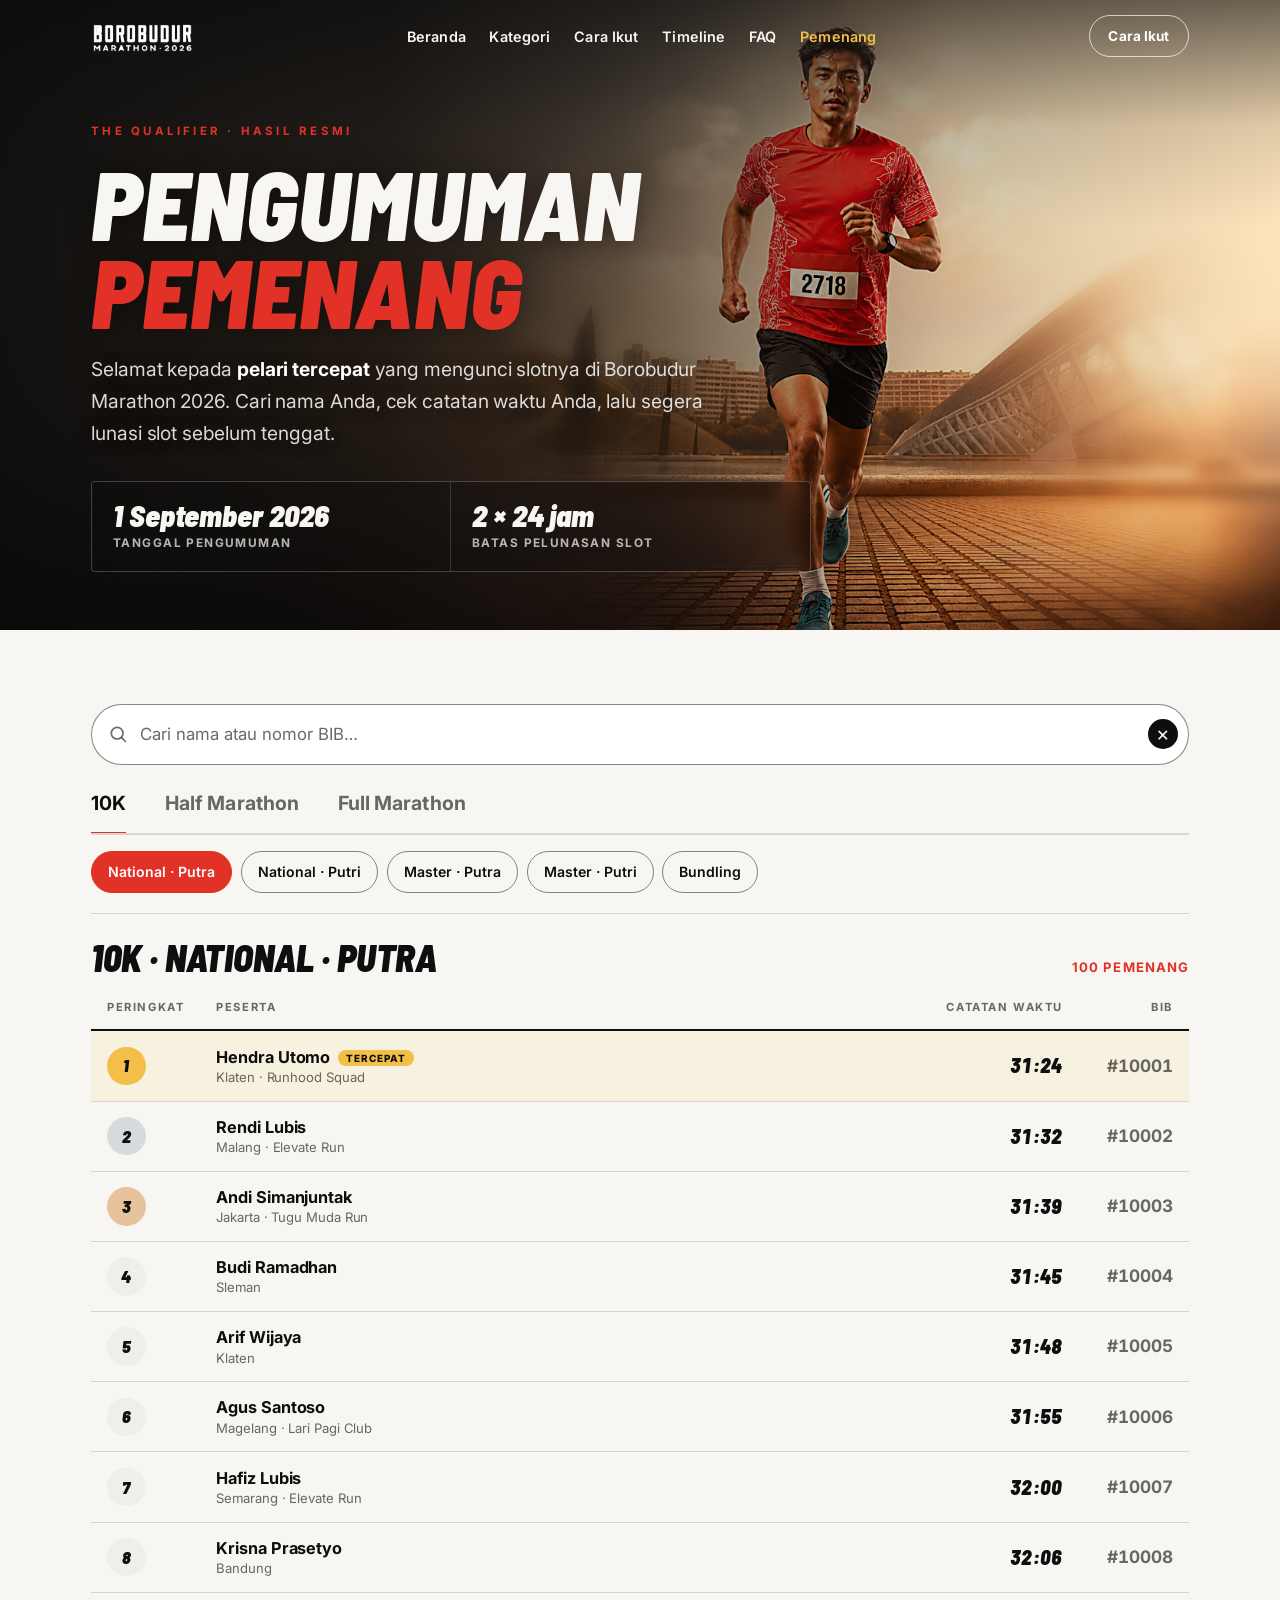
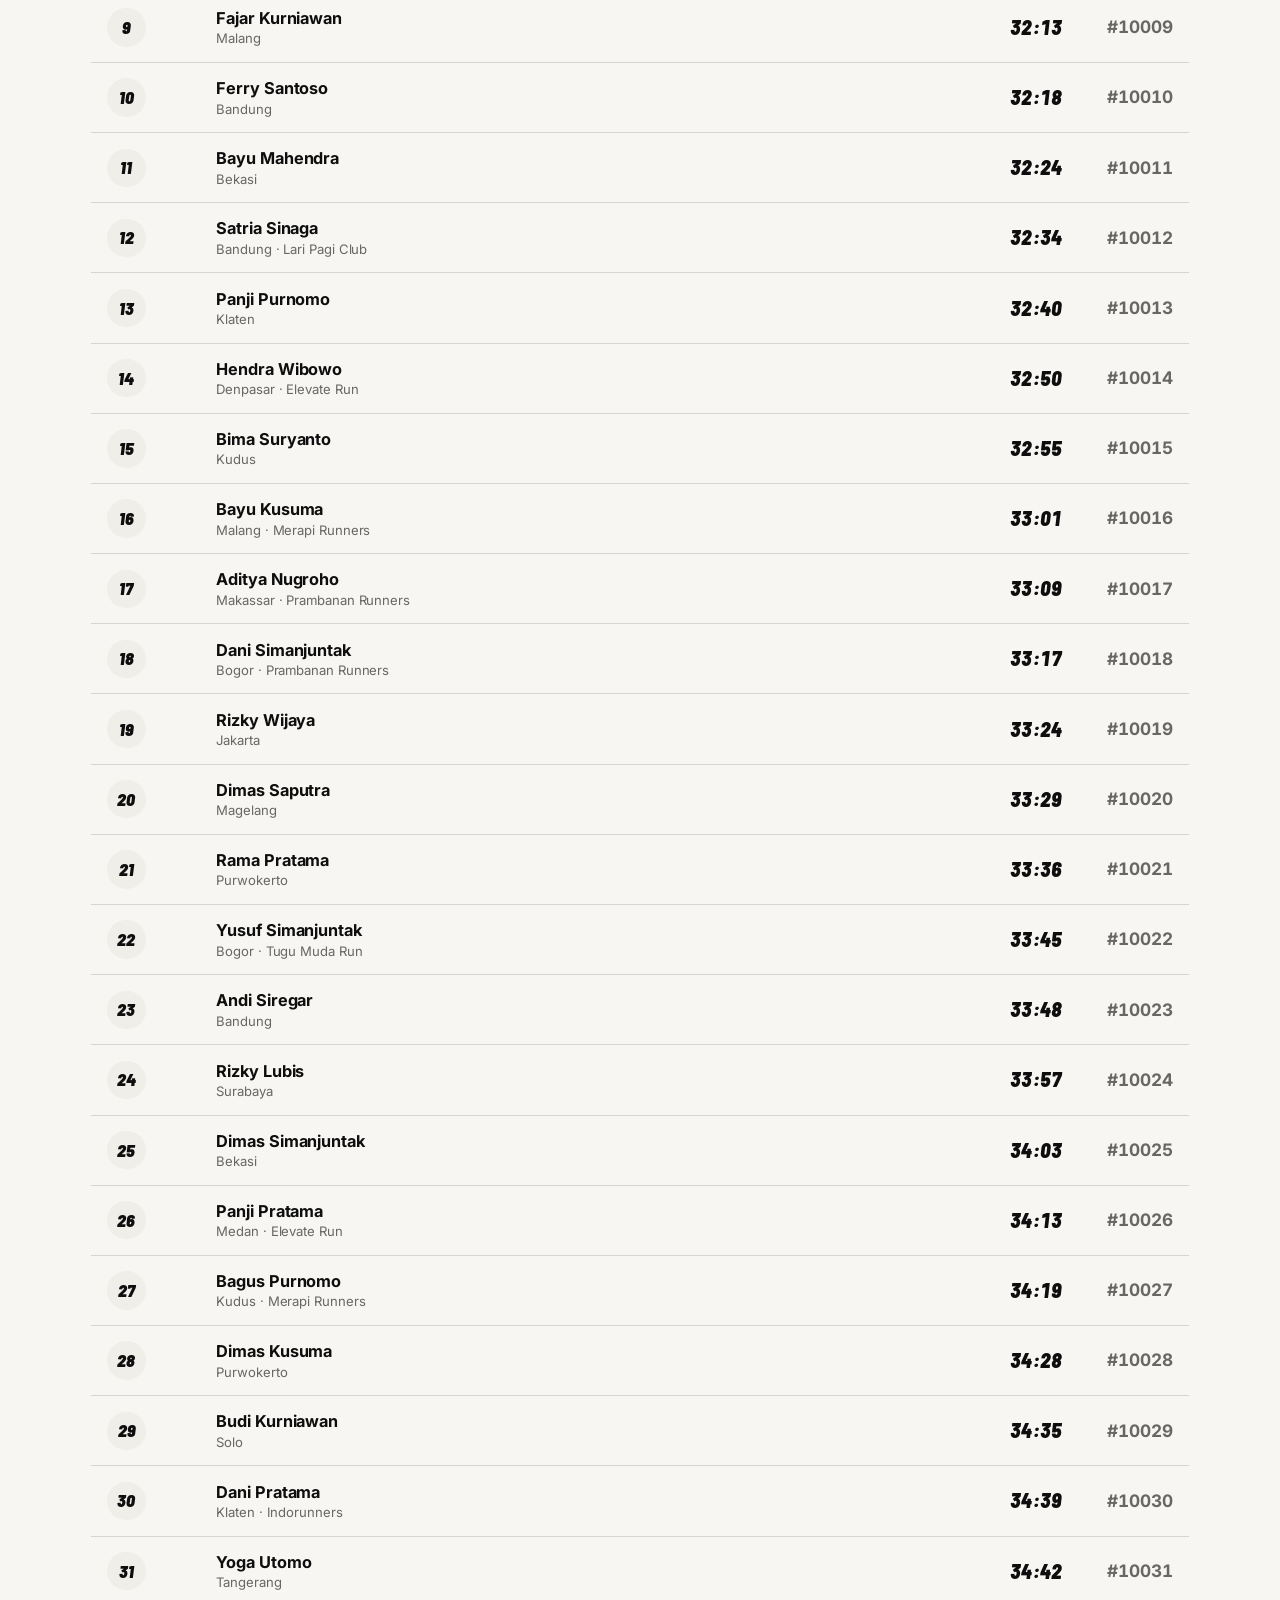
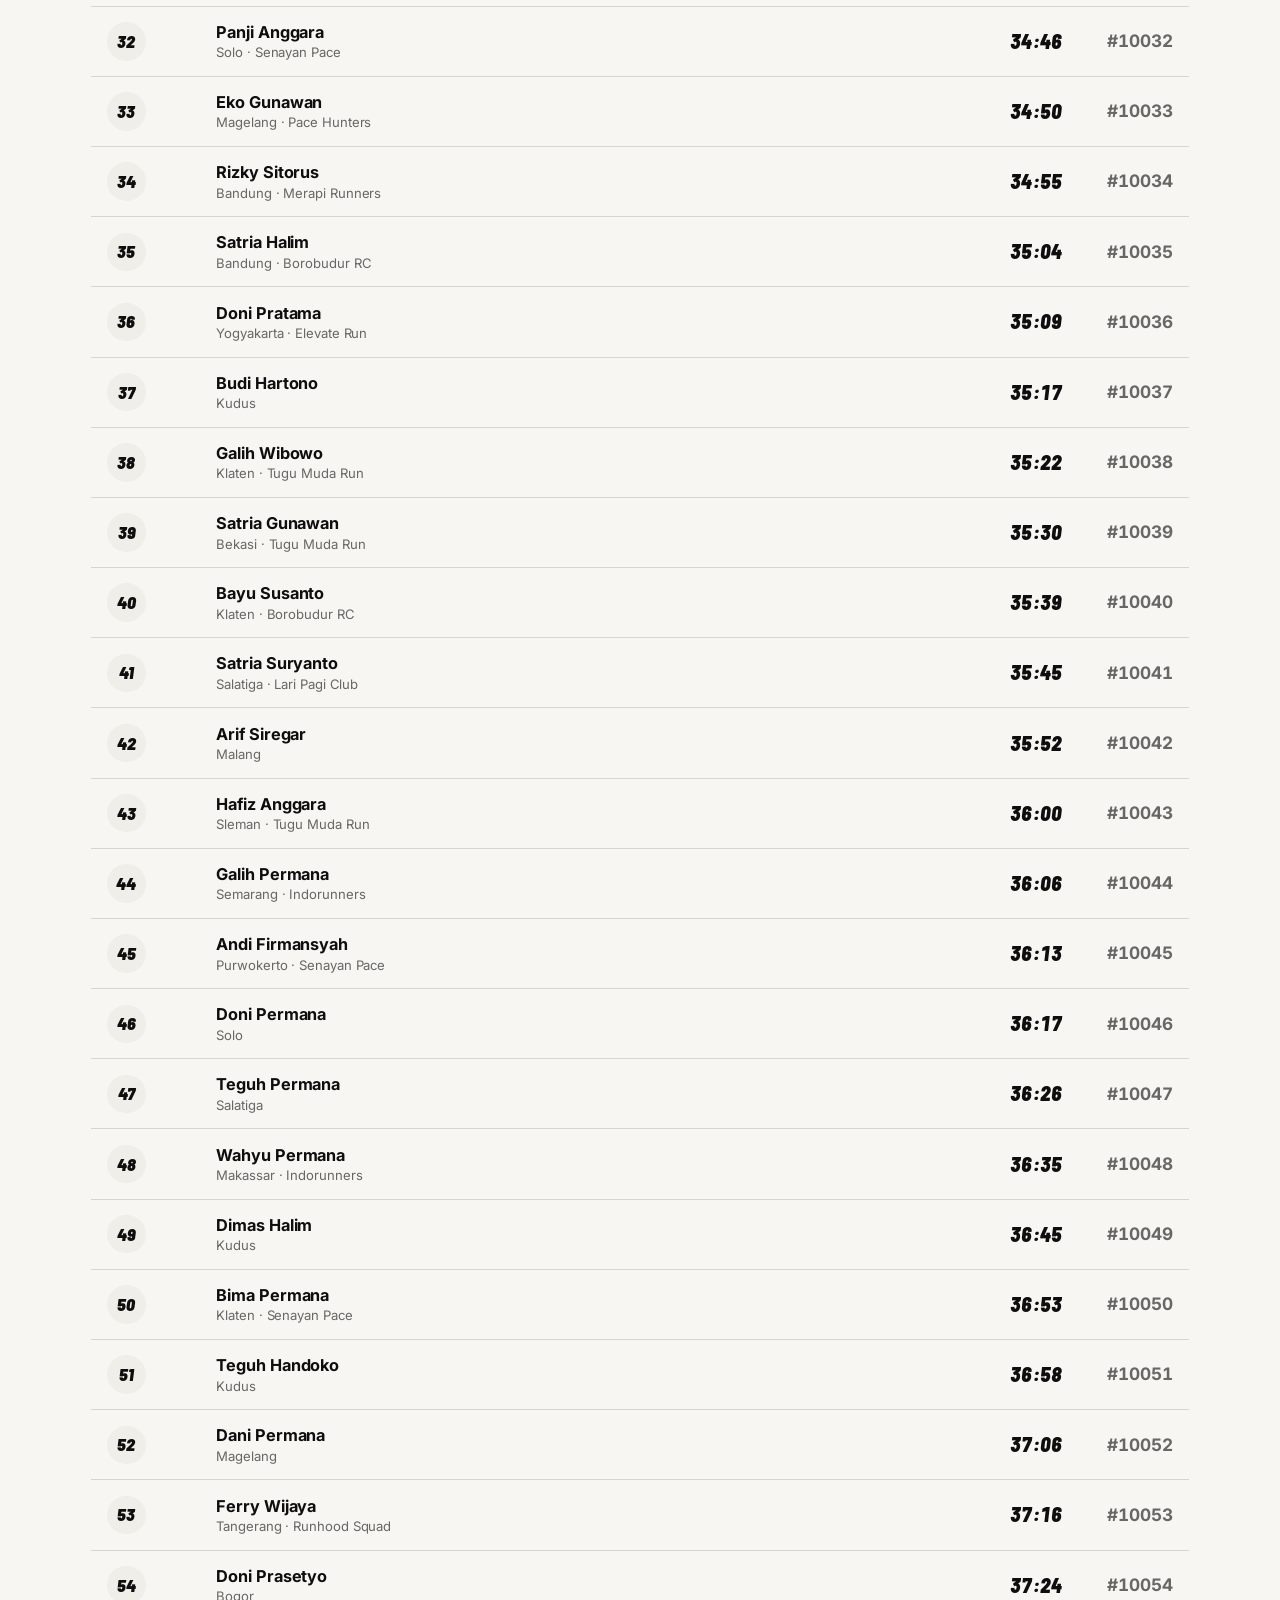
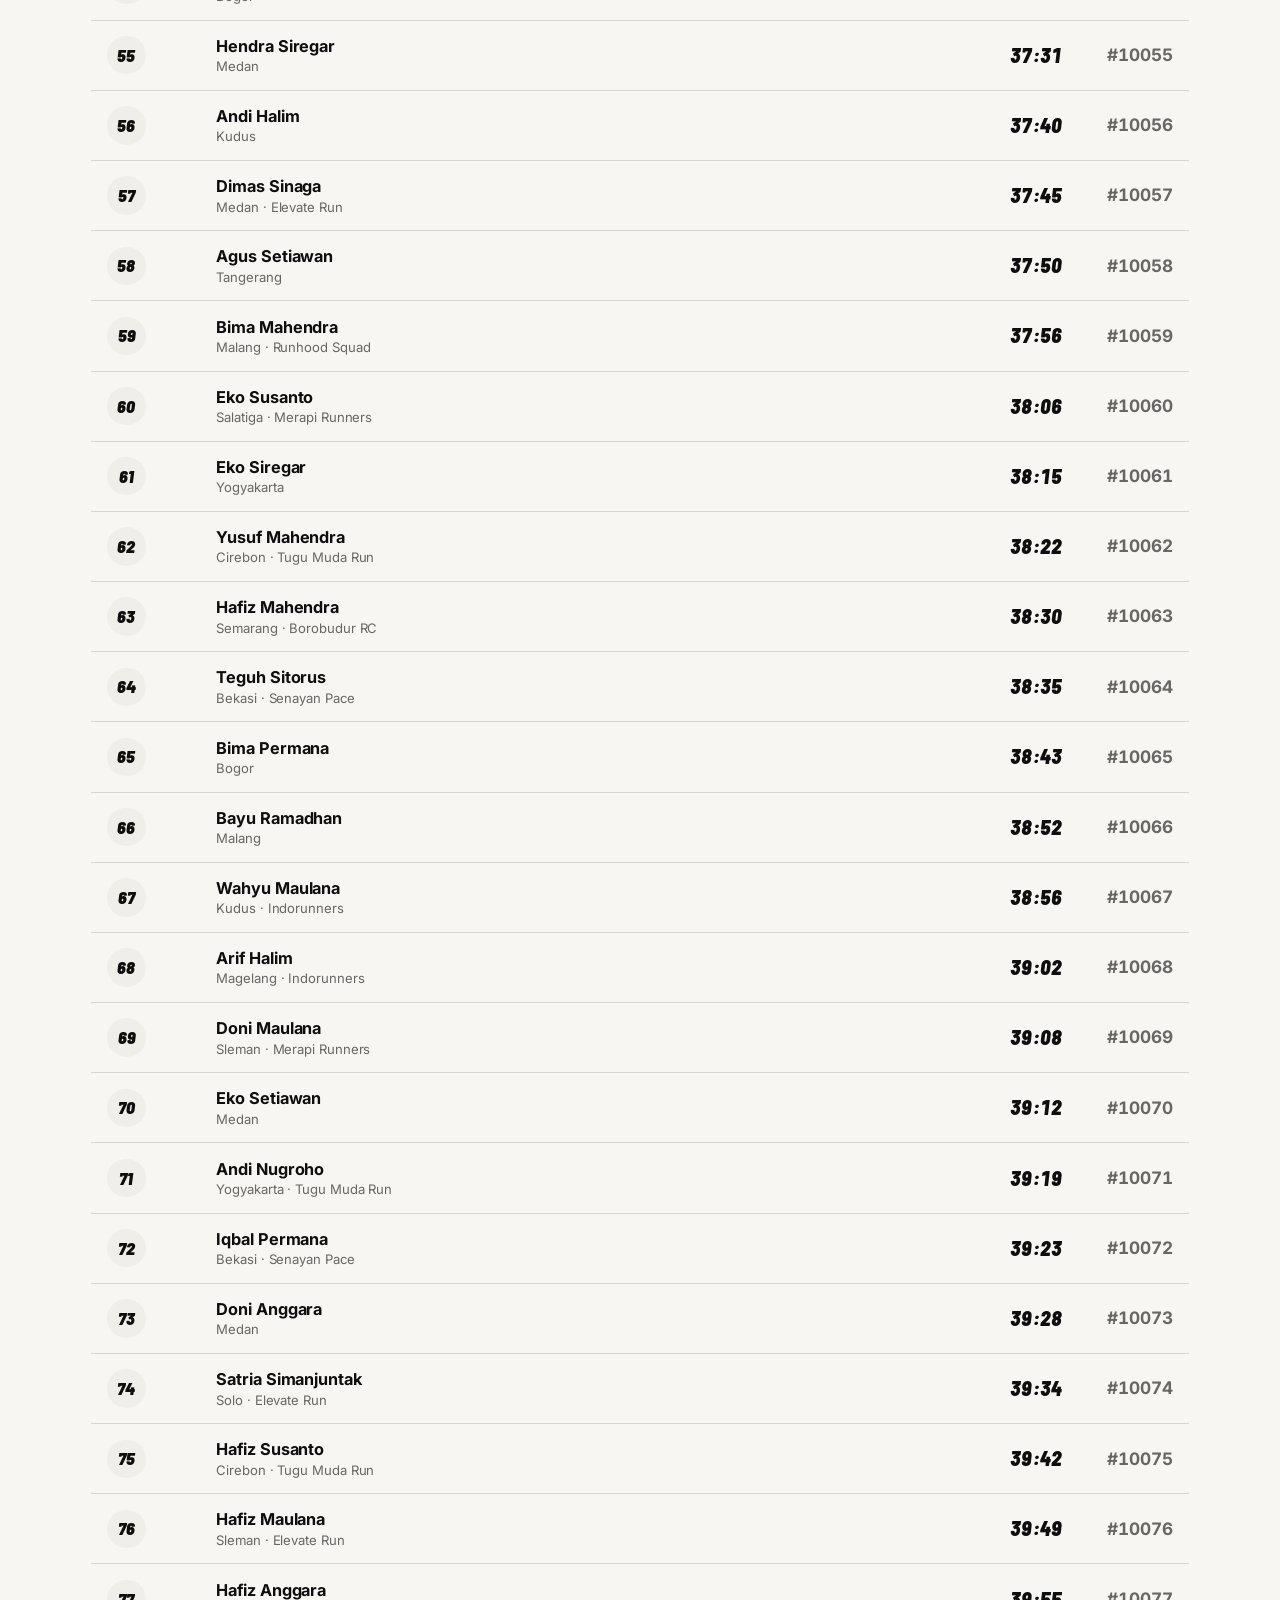
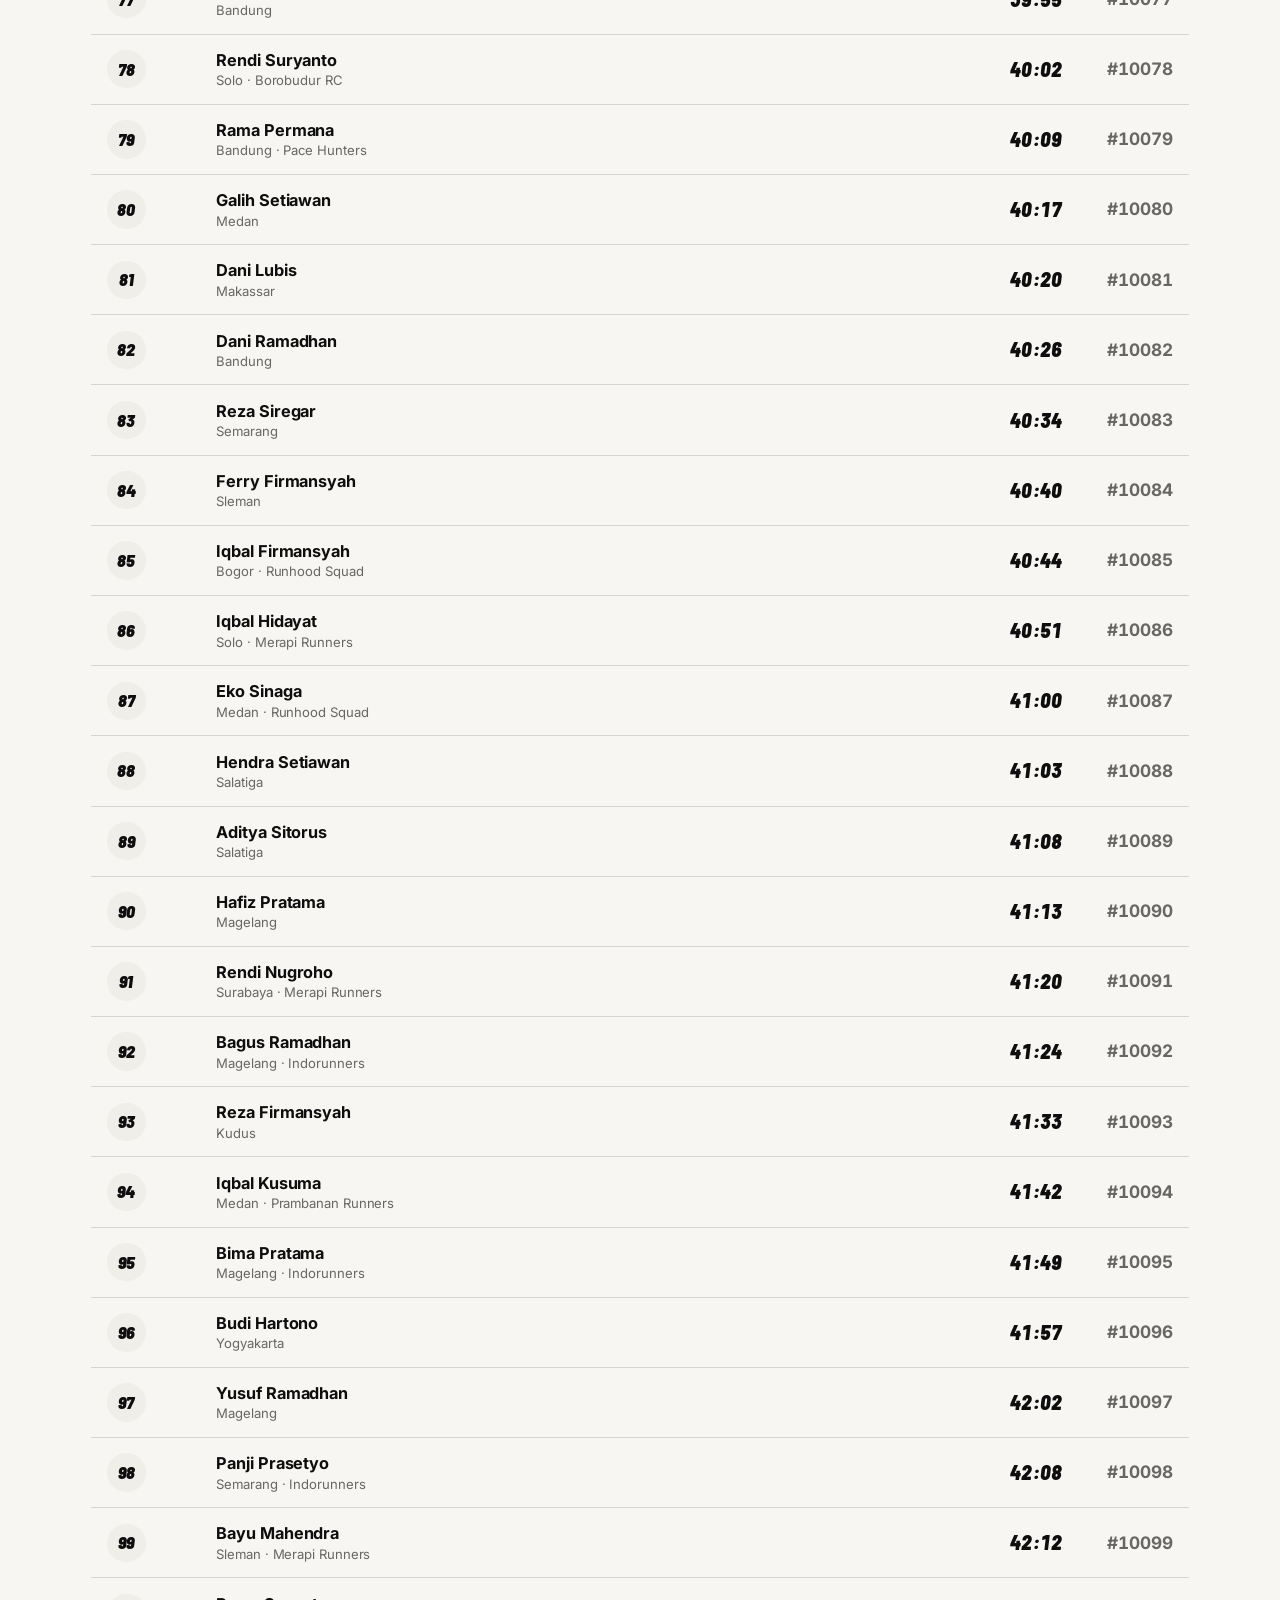
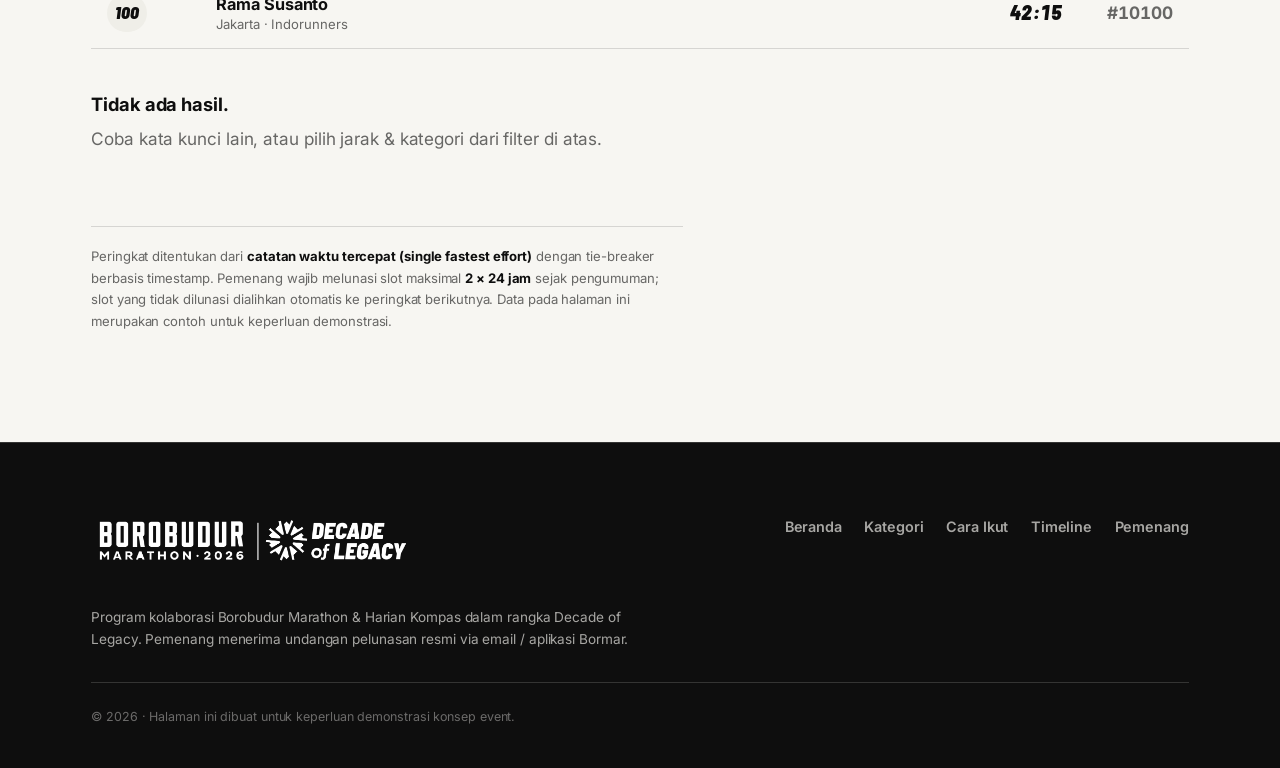
==== commit 6ec0388d: "content: remove em/en-dash punctuation from all UX copy - Date ranges (en-dash meaning "to"): replac" ====
--- a/marathon/pemenang.html
+++ b/marathon/pemenang.html
@@ -3,7 +3,7 @@
 <head>
   <meta charset="utf-8" />
   <meta name="viewport" content="width=device-width, initial-scale=1" />
-  <title>Pengumuman Pemenang · Urbana Qualifier — Borobudur Marathon 2026</title>
+  <title>Pengumuman Pemenang · Urbana Qualifier · Borobudur Marathon 2026</title>
   <meta name="description" content="Hasil resmi The Qualifier: daftar pelari tercepat yang mengunci slot Borobudur Marathon 2026. Cari nama Anda berdasarkan jarak (10K / Half / Full Marathon) dan kategori." />
   <meta name="theme-color" content="#0E0E0E" />
   <link rel="icon" href="assets/favicon.svg" type="image/svg+xml" />
@@ -21,7 +21,7 @@
   <!-- ================= HEADER ================= -->
   <header class="site-header" id="siteHeader" data-state="top">
     <div class="container header__inner">
-      <a class="brand" href="index.html" aria-label="Borobudur Marathon 2026 — beranda">
+      <a class="brand" href="index.html" aria-label="Borobudur Marathon 2026 · beranda">
         <img class="brand__logo" src="assets/logo-borobudur.png" alt="Borobudur Marathon 2026" width="1200" height="442" />
       </a>
 
@@ -138,7 +138,7 @@
   <footer class="footer">
     <div class="container footer__inner">
       <div class="footer__brand">
-        <img class="brand__logo" src="assets/logo-gabung-legacy.png" alt="Borobudur Marathon 2026 — Decade of Legacy × Kompas.id" width="1200" height="191" />
+        <img class="brand__logo" src="assets/logo-gabung-legacy.png" alt="Borobudur Marathon 2026 · Decade of Legacy × Kompas.id" width="1200" height="191" />
       </div>
       <nav class="footer__nav" aria-label="Navigasi footer">
         <a href="index.html">Beranda</a>
--- a/marathon/css/styles.css
+++ b/marathon/css/styles.css
@@ -492,42 +492,20 @@
 .about__body p { margin: 0 0 1.15rem; color: var(--muted); }
 .about__body p strong { color: var(--ink); font-weight: 700; }
 
-.flow {
-  display: flex;
-  flex-wrap: wrap;
-  align-items: stretch;
-  gap: 0.6rem;
-  margin-top: clamp(2.2rem, 5vw, 3.5rem);
-}
-.flow__step {
-  display: flex;
-  align-items: center;
-  gap: 0.85rem;
-  padding: 1rem 1.3rem;
-  border: 1px solid var(--line);
-  border-radius: var(--radius);
-  background: #fff;
-  flex: 1 1 0;
-  min-width: 220px;
-}
-.flow__n {
-  font-family: var(--font-display);
-  font-size: 1.15rem;
-  color: #fff;
-  background: var(--accent);
-  width: 34px; height: 34px;
-  display: grid; place-items: center;
-  border-radius: 50%;
-  flex: none;
-}
-.flow__step div { display: flex; flex-direction: column; line-height: 1.15; }
-.flow__step b { font-weight: 700; font-size: 0.98rem; }
-.flow__step small { color: var(--muted); font-size: 0.78rem; }
-.flow__arrow { display: grid; place-items: center; color: var(--accent); font-weight: 700; font-size: 1.3rem; }
+.about__timeline { margin-top: clamp(2.5rem, 6vw, 4rem); }
+.about__timeline-title {
+  font-family: var(--font-display);
+  font-weight: 400;
+  font-size: clamp(1.6rem, 1rem + 2vw, 2.6rem);
+  text-transform: uppercase;
+  line-height: 1;
+  margin-bottom: 0.4rem;
+}
+.about__timeline .section-sub { margin-bottom: clamp(2.5rem, 6vw, 4rem); }
 
 .stat-row {
   display: grid;
-  grid-template-columns: repeat(3, 1fr);
+  grid-template-columns: repeat(4, 1fr);
   gap: 1px;
   background: var(--line);
   border: 1px solid var(--line);
@@ -580,77 +558,61 @@
 .section--cats > .container { position: relative; z-index: 1; }
 .section--cats .section-sub { margin-bottom: clamp(2rem, 5vw, 3.5rem); }
 
-.cats { display: flex; flex-direction: column; gap: 0.9rem; }
+.cats {
+  display: grid;
+  grid-template-columns: repeat(3, 1fr);
+  gap: 1rem;
+}
 .cat {
   border: 1px solid var(--line-on-dark);
   border-radius: var(--radius);
   background: var(--ink-2);
-  overflow: hidden;
   transition: border-color 0.25s var(--ease), background 0.25s var(--ease);
+  padding: clamp(1.4rem, 2.6vw, 2rem);
+  display: flex;
+  flex-direction: column;
+  gap: 1.2rem;
 }
 .cat:hover { border-color: rgba(247, 246, 242, 0.4); }
-.cat[data-open="true"] { border-color: var(--accent); }
 
 .cat__head {
-  width: 100%;
-  display: grid;
-  grid-template-columns: 1fr auto auto;
-  align-items: center;
-  gap: clamp(0.9rem, 2.5vw, 1.6rem);
-  padding: clamp(1.3rem, 3vw, 2.1rem) clamp(1.3rem, 3vw, 2.2rem);
+  display: flex;
+  flex-direction: column;
+  gap: 0.9rem;
   text-align: left;
 }
 .cat__meta { display: flex; flex-direction: column; gap: 0.3rem; }
-.cat__price { display: flex; flex-direction: column; align-items: flex-end; gap: 0.15rem; text-align: right; }
-.cat__price small {
-  font-size: 0.6rem;
+.cat__price b {
+  font-family: var(--font-display);
+  font-weight: 400;
+  font-size: clamp(1.3rem, 0.9rem + 1vw, 1.7rem);
+  line-height: 1;
+  color: var(--accent);
+  white-space: nowrap;
+}
+.cat__name {
+  font-family: var(--font-display);
+  font-size: clamp(1.5rem, 1rem + 1.6vw, 2.1rem);
+  line-height: 0.95;
+  text-transform: uppercase;
+}
+.cat__tag {
+  font-size: 0.7rem;
   font-weight: 700;
   letter-spacing: 0.14em;
   text-transform: uppercase;
   color: var(--muted-on-dark);
 }
-.cat__price b {
-  font-family: var(--font-display);
-  font-weight: 400;
-  font-size: clamp(1.15rem, 0.9rem + 1.3vw, 1.9rem);
-  line-height: 0.9;
-  color: var(--accent);
-  white-space: nowrap;
-}
-.cat__name {
-  font-family: var(--font-display);
-  font-size: clamp(1.7rem, 1rem + 2.4vw, 2.8rem);
-  line-height: 0.95;
-  text-transform: uppercase;
-}
-.cat__tag {
-  font-size: 0.74rem;
-  font-weight: 700;
-  letter-spacing: 0.16em;
-  text-transform: uppercase;
-  color: var(--muted-on-dark);
-}
-.cat__chev {
-  width: 16px; height: 16px;
-  border-right: 2.4px solid var(--paper);
-  border-bottom: 2.4px solid var(--paper);
-  transform: rotate(45deg);
-  transition: transform 0.3s var(--ease);
-  margin-top: -6px;
-}
-.cat[data-open="true"] .cat__chev { transform: rotate(-135deg); margin-top: 4px; border-color: var(--accent); }
-
-.cat__panel {
-  padding: 0 clamp(1.3rem, 3vw, 2.2rem) clamp(1.3rem, 3vw, 2rem);
-  max-height: 0;
-  overflow: hidden;
-  transition: max-height 0.45s var(--ease);
+.segtags-shared {
+  margin-top: clamp(1.2rem, 3vw, 1.8rem);
+  padding: clamp(1.2rem, 3vw, 1.6rem) clamp(1.3rem, 3vw, 2rem);
+  border: 1px solid var(--line-on-dark);
+  border-radius: var(--radius);
+  background: var(--ink-2);
 }
 .segtags__label {
-  margin: 0 0 0.9rem;
-  padding-top: 1.1rem;
-  border-top: 1px solid var(--line-on-dark);
-  font-size: 0.68rem;
+  margin: 0 0 0.85rem;
+  font-size: 0.66rem;
   font-weight: 700;
   letter-spacing: 0.16em;
   text-transform: uppercase;
@@ -666,11 +628,10 @@
   color: var(--paper);
   background: rgba(247, 246, 242, 0.05);
 }
-.segtags--extra { color: var(--gold); border-color: rgba(243, 191, 73, 0.55); background: rgba(243, 191, 73, 0.08); }
-
 /* =========================================================
    BENEFIT
    ========================================================= */
+.section--benefit { background: var(--paper-2); }
 .benefit__intro { margin-bottom: clamp(2.5rem, 6vw, 4rem); max-width: 62ch; }
 .benefits {
   display: grid;
@@ -737,12 +698,71 @@
   max-width: 60ch;
 }
 
+/* ---------- tie-breaker explainer ---------- */
+.tiebreak {
+  margin-top: clamp(2rem, 5vw, 3.2rem);
+  padding-top: clamp(2rem, 5vw, 3rem);
+  border-top: 1px solid var(--line-on-dark);
+}
+.tiebreak__label {
+  margin: 0 0 1.2rem;
+  font-size: 0.72rem;
+  font-weight: 700;
+  letter-spacing: 0.16em;
+  text-transform: uppercase;
+  color: var(--muted-on-dark);
+}
+.tiebreak__metrics {
+  display: grid;
+  grid-template-columns: repeat(2, 1fr);
+  gap: 1.4rem;
+  margin-bottom: 1.6rem;
+}
+.tiebreak__metric b {
+  display: block;
+  font-family: var(--font-display);
+  font-weight: 400;
+  font-size: 1.05rem;
+  text-transform: uppercase;
+  color: var(--paper);
+  margin-bottom: 0.4rem;
+}
+.tiebreak__metric p { margin: 0; color: var(--muted-on-dark); font-size: 0.88rem; }
+
+.tiebreak__example {
+  display: grid;
+  grid-template-columns: repeat(2, 1fr);
+  gap: 1px;
+  background: var(--line-on-dark);
+  border: 1px solid var(--line-on-dark);
+  border-radius: var(--radius);
+  overflow: hidden;
+  margin-bottom: 1.2rem;
+}
+.tiebreak__runner {
+  background: var(--ink-2);
+  padding: 1.1rem 1.3rem;
+  display: flex;
+  flex-direction: column;
+  gap: 0.3rem;
+}
+.tiebreak__runner b { font-family: var(--font-display); font-weight: 400; font-size: 1.15rem; text-transform: uppercase; color: var(--paper); }
+.tiebreak__runner span { font-size: 0.84rem; color: var(--muted-on-dark); }
+
+.tiebreak__verdict {
+  margin: 0;
+  font-size: 0.88rem;
+  color: var(--paper);
+  border-left: 3px solid var(--gold);
+  padding: 0.7rem 1rem;
+  background: rgba(243, 191, 73, 0.08);
+  border-radius: 0 var(--radius) var(--radius) 0;
+}
+.tiebreak__verdict b { color: var(--gold); }
+
 /* =========================================================
    TIMELINE
    ========================================================= */
-.section--timeline .h2 { margin-bottom: 0.4rem; }
-.section--timeline .section-sub { margin-bottom: clamp(2.5rem, 6vw, 4rem); }
-
 .timeline {
   position: relative;
   display: grid;
@@ -956,16 +976,14 @@
   .nav__link { font-size: 1.5rem; font-family: var(--font-display); text-transform: uppercase; padding: 0.5rem 0; }
   .nav__link::after { bottom: 4px; }
   .nav-toggle { display: flex; }
-  .header__actions .btn--accent { display: none; }
-
-  .cat__head { grid-template-columns: 1fr auto; row-gap: 0.85rem; column-gap: 0.8rem; }
-  .cat__meta { grid-row: 1; grid-column: 1; }
-  .cat__chev { grid-row: 1; grid-column: 2; justify-self: end; }
-  .cat__price { grid-row: 2; grid-column: 1 / -1; flex-direction: row; align-items: baseline; gap: 0.5rem; text-align: left; }
+
+  .cats { grid-template-columns: 1fr; }
 
   .benefits { grid-template-columns: 1fr; }
-  .flow { flex-direction: column; align-items: stretch; }
-  .flow__arrow { transform: rotate(90deg); }
+
+  .stat-row { grid-template-columns: repeat(2, 1fr); }
+  .tiebreak__metrics { grid-template-columns: 1fr; }
+  .tiebreak__example { grid-template-columns: 1fr; }
 }
 
 @media (max-width: 460px) {
--- a/marathon/css/pemenang.css
+++ b/marathon/css/pemenang.css
@@ -390,6 +390,11 @@
   /* search relocates to a header-triggered dropdown */
   .search-toggle { display: grid; }
   .finder__bar .search { display: none; }
+
+  /* compact input, sized for the header dropdown */
+  .search__input { padding: 0.6rem 2.5rem 0.6rem 2.5rem; font-size: 0.98rem; }
+  .search__clear { width: 26px; height: 26px; font-size: 1.15rem; }
+
   /* backdrop-filter makes .finder__bar a containing block for fixed children;
      drop it while the overlay is open so the overlay anchors to the viewport */
   body.search-open .finder__bar { backdrop-filter: none; -webkit-backdrop-filter: none; }
@@ -400,10 +405,16 @@
     left: 0; right: 0;
     z-index: 60;
     padding: 0.7rem var(--gutter) 0.8rem;
-    background: var(--paper);
-    border-bottom: 1px solid var(--line);
-    box-shadow: 0 10px 22px rgba(0, 0, 0, 0.1);
+    background: rgba(14, 14, 14, 0.42);
+    backdrop-filter: blur(18px);
+    -webkit-backdrop-filter: blur(18px);
+    border-bottom: 1px solid rgba(247, 246, 242, 0.12);
+    box-shadow: 0 10px 24px rgba(0, 0, 0, 0.18);
   }
+  /* icon/clear are absolute to .search itself, so its own padding above must
+     be added back here or they drift away from the input's actual edges */
+  body.search-open .finder__bar .search .search__icon { left: calc(var(--gutter) + 0.8rem); }
+  body.search-open .finder__bar .search .search__clear { right: calc(var(--gutter) + 0.5rem); }
 
   /* category chips scroll horizontally */
   .chips {
